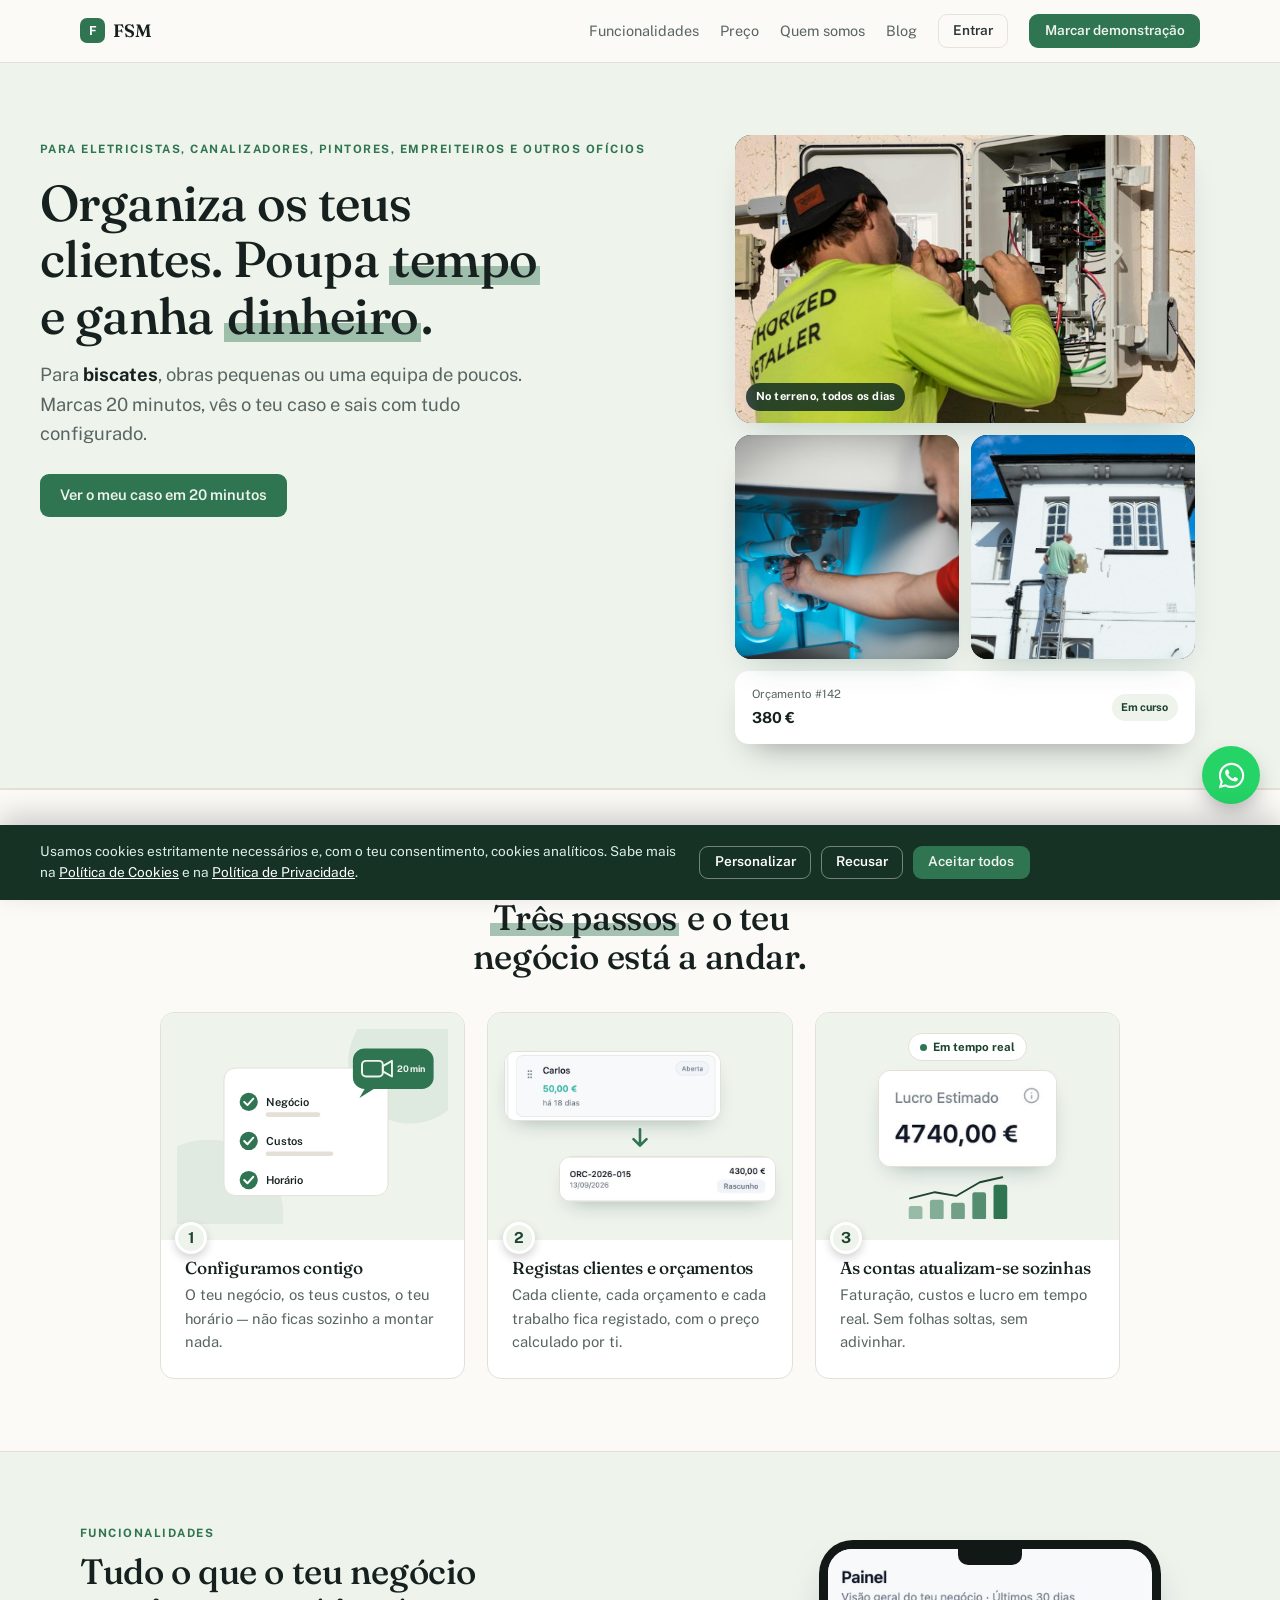
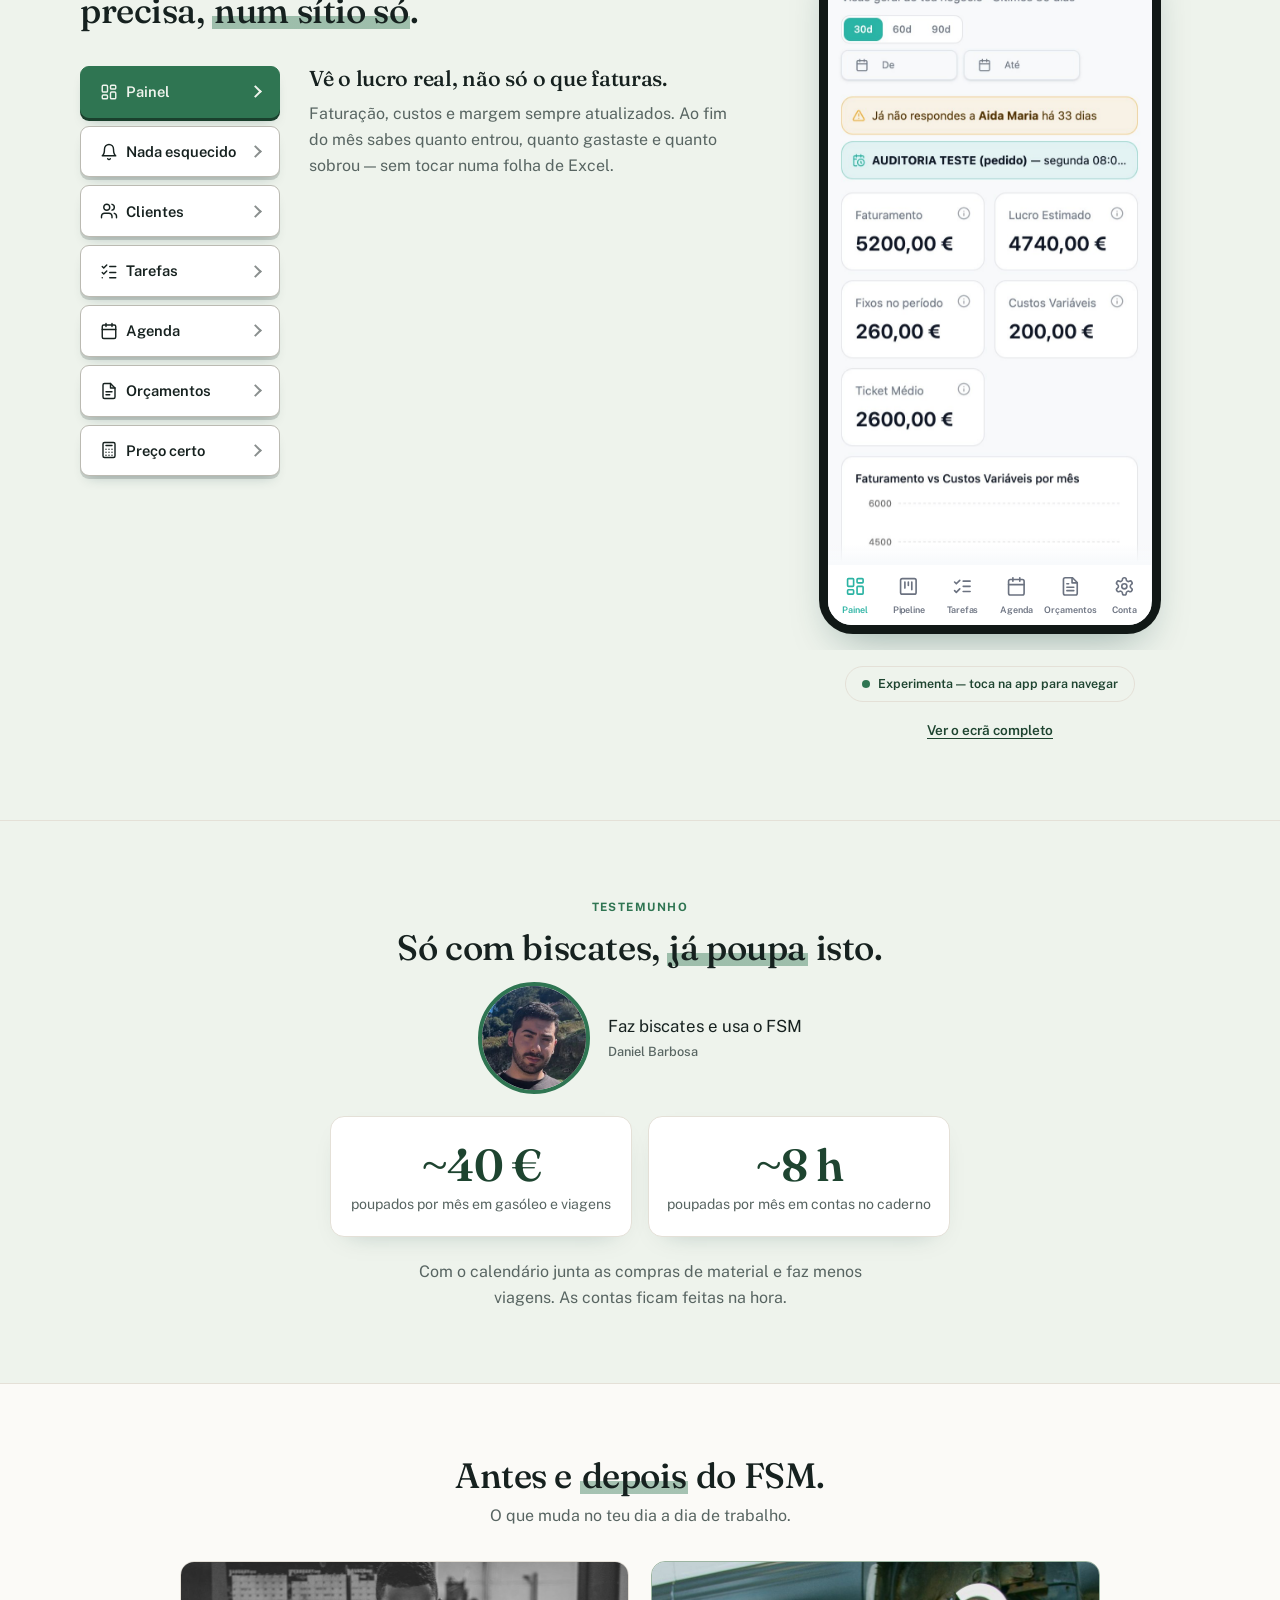
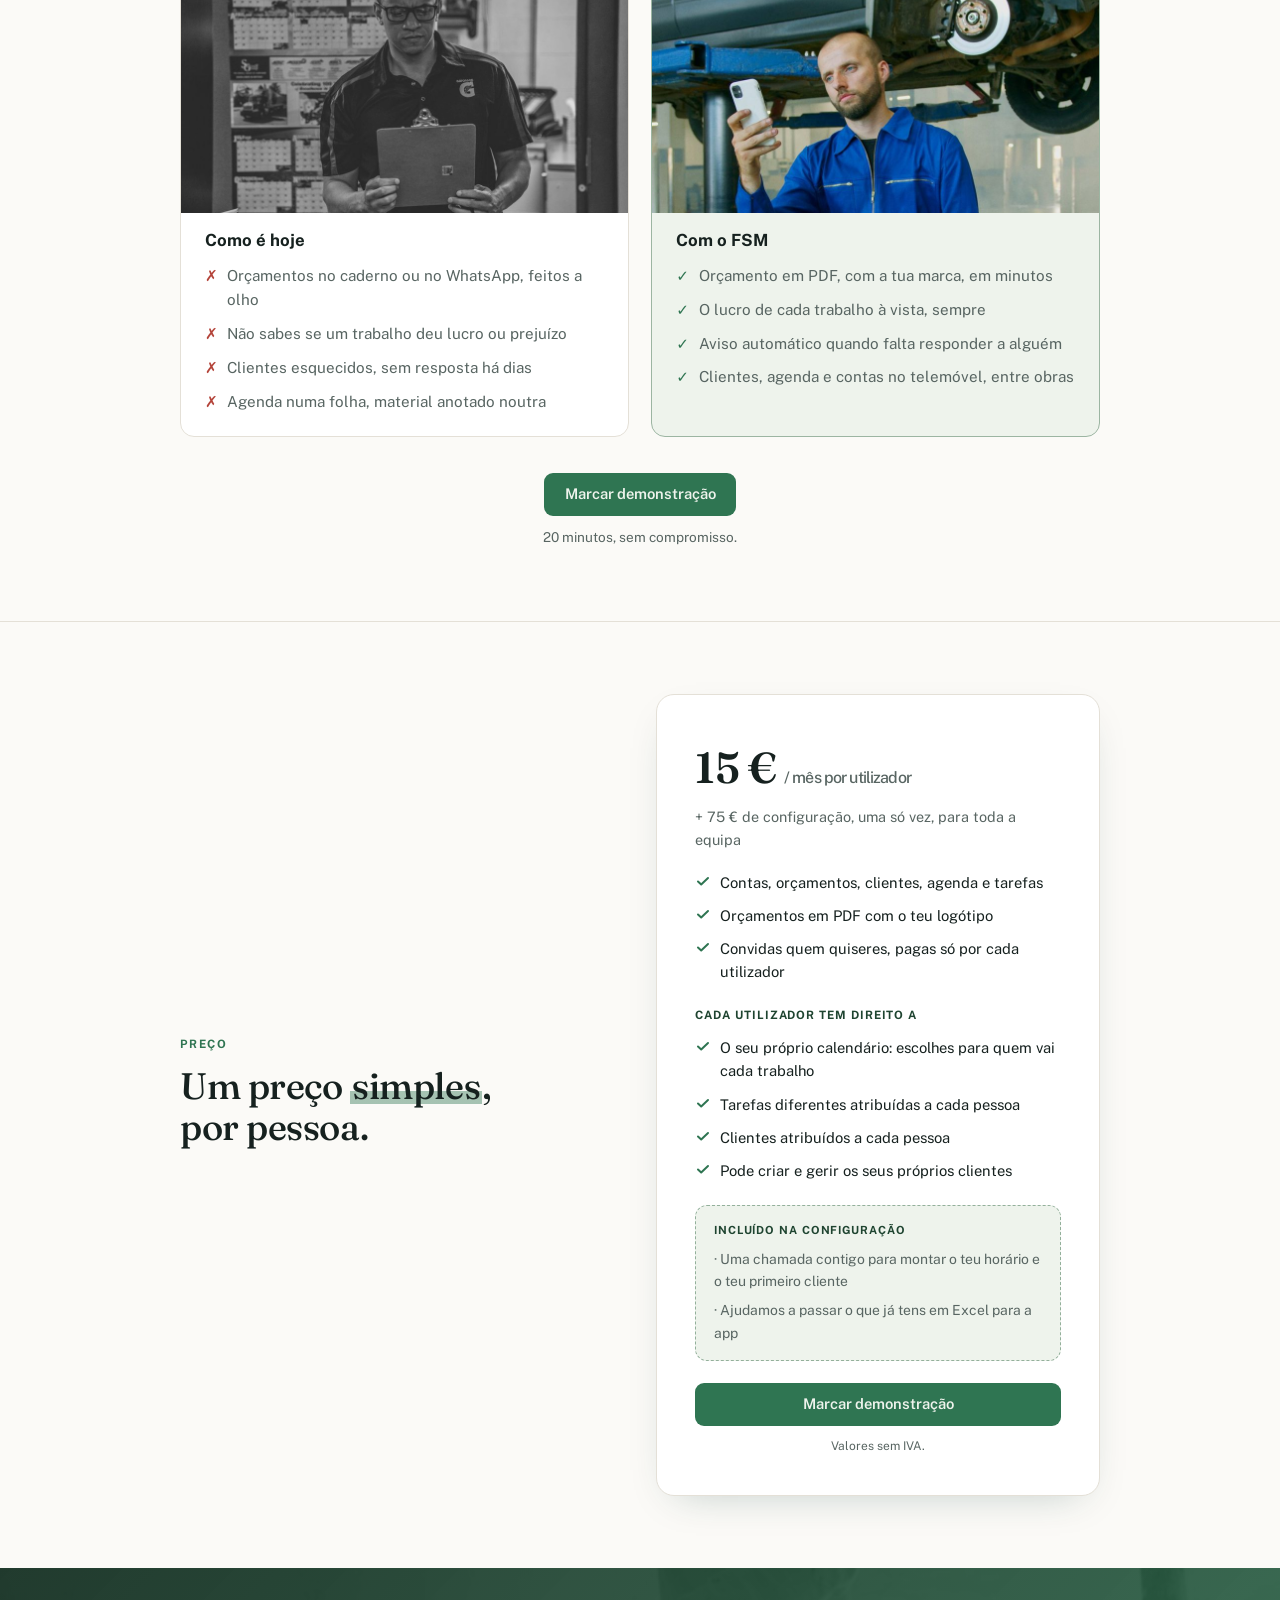
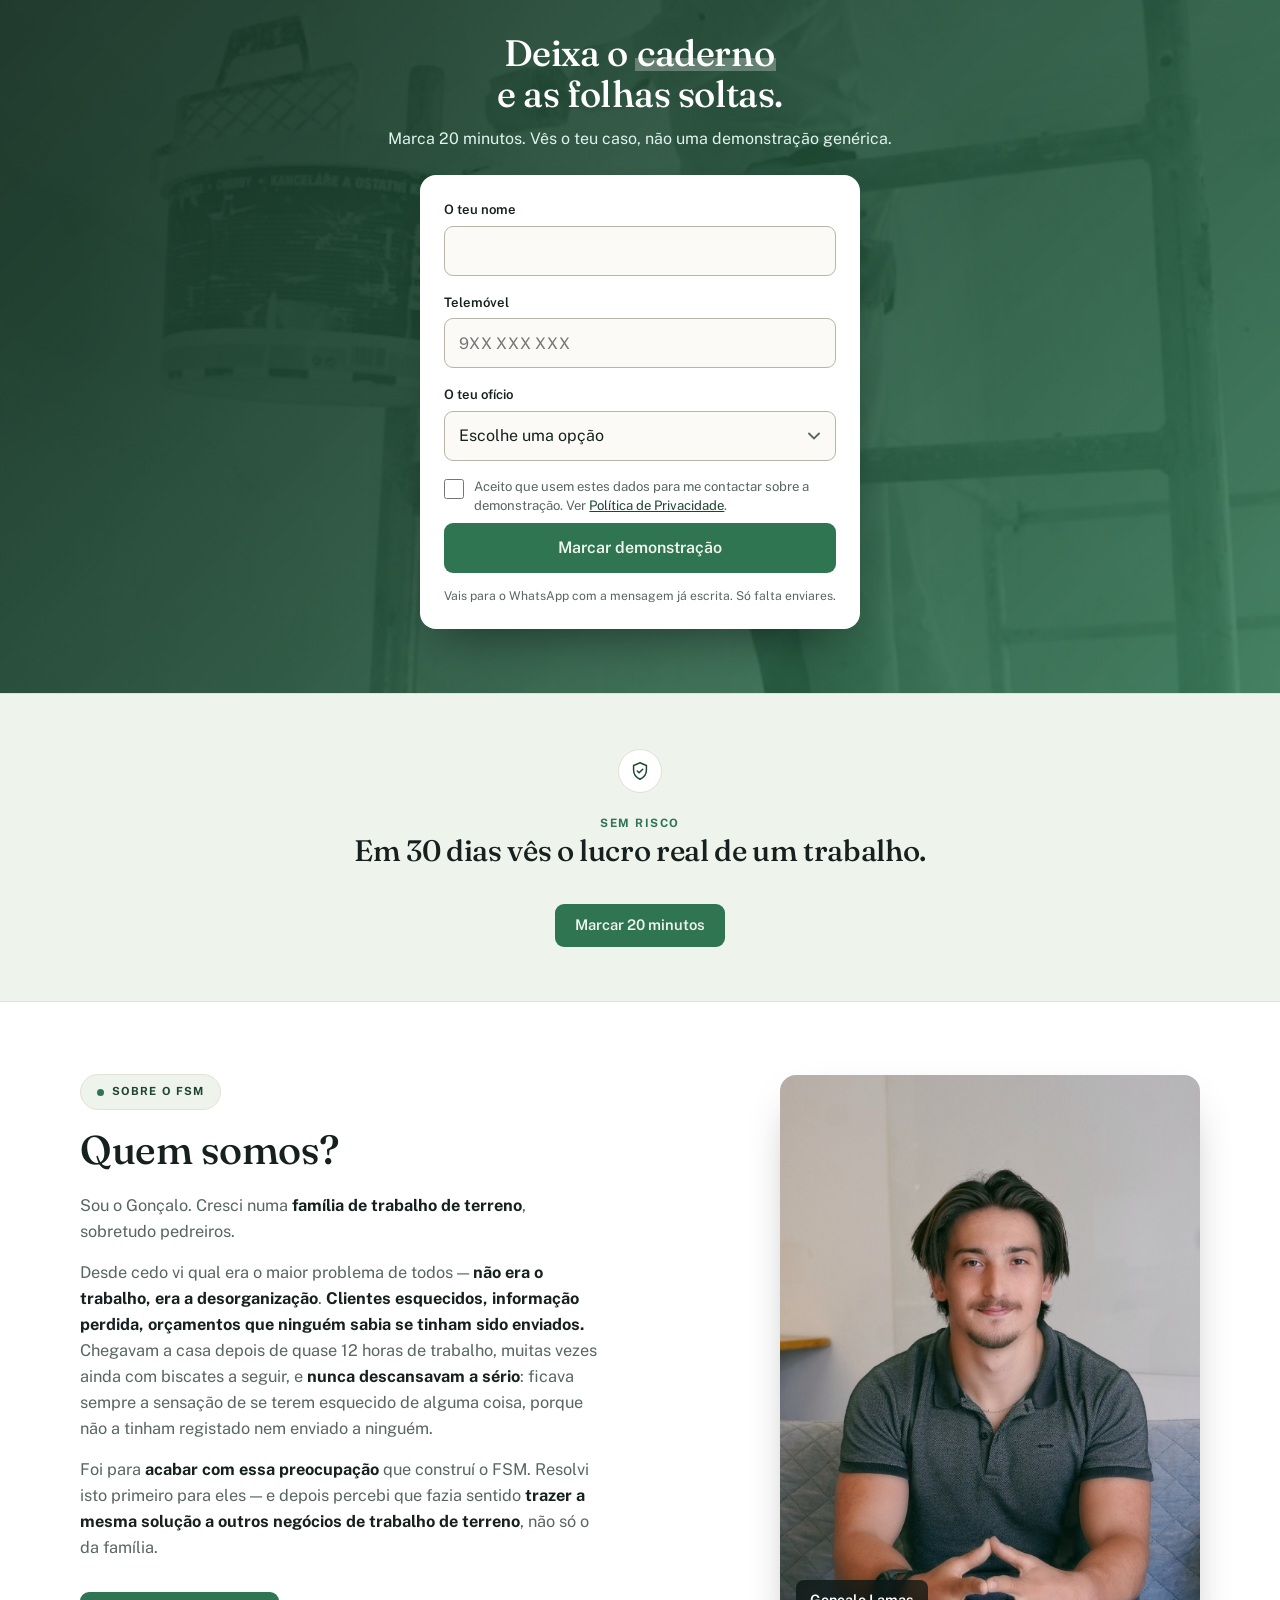
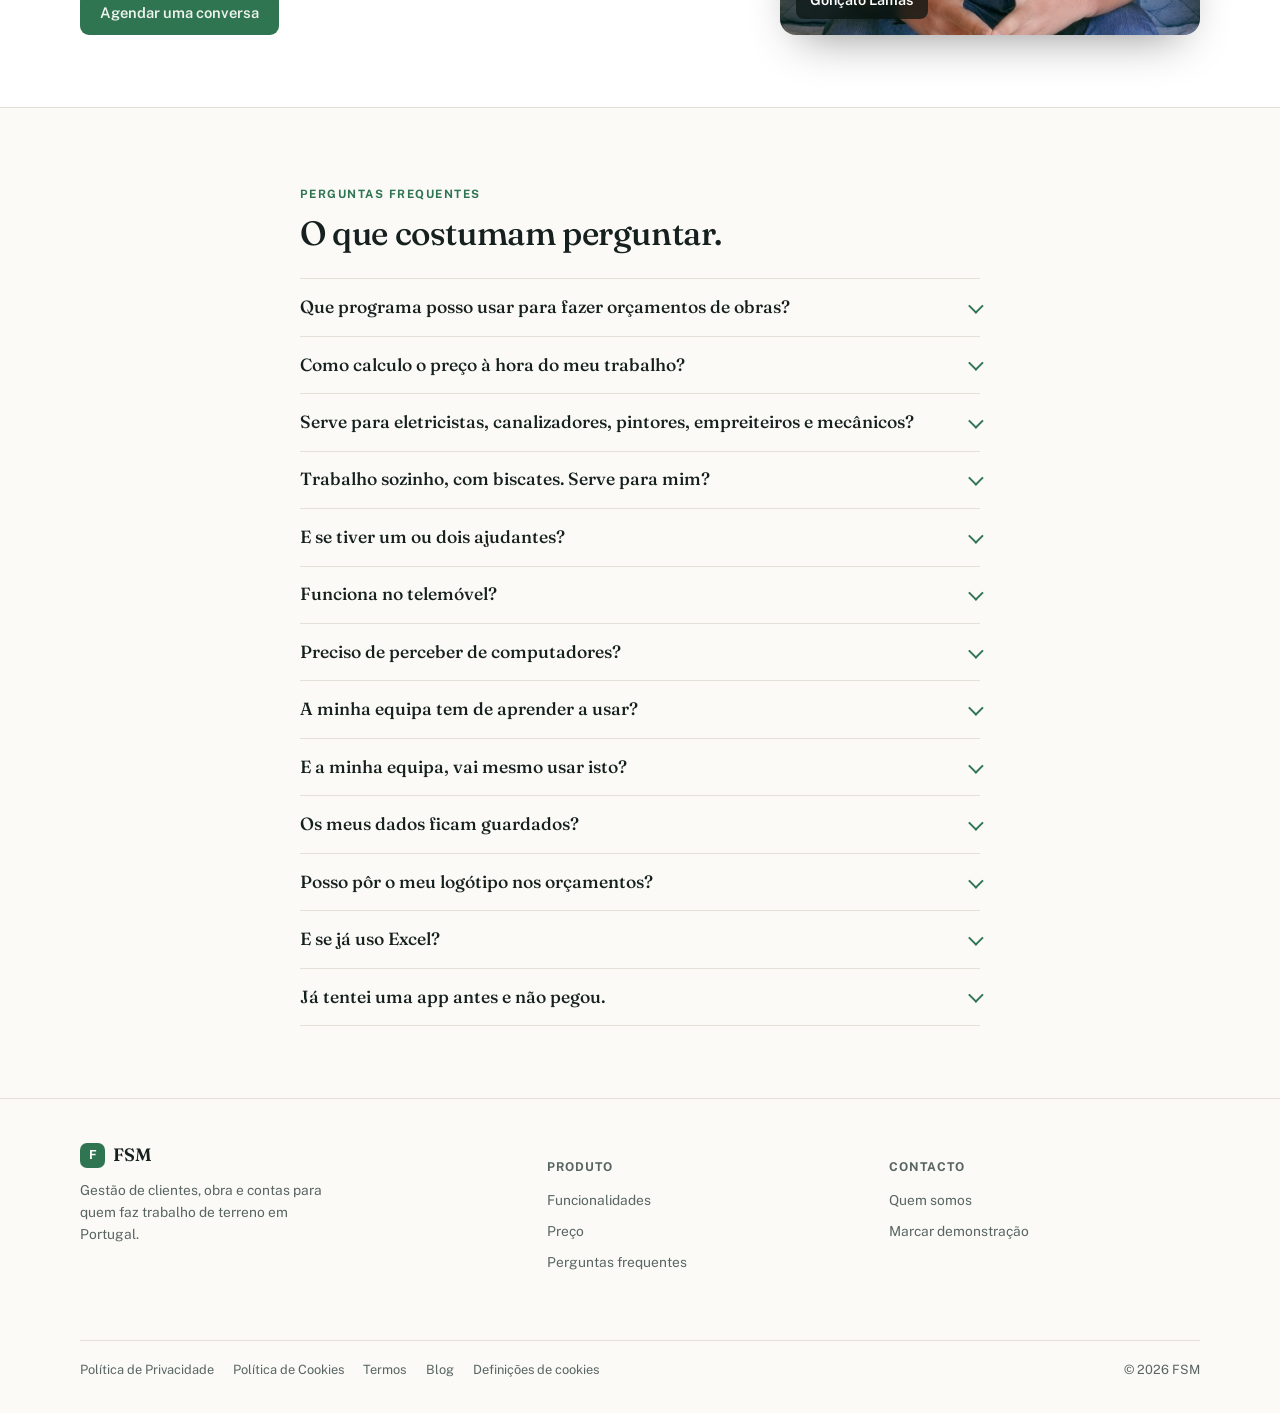
==== index.html @ d77ace36 "Termos: garantia devolve só a mensalidade (15 €), configuração não reembolsável Co-Authored-By: Clau" ====
<!doctype html>
<html lang="pt-PT">
<head>
<meta charset="utf-8">
<meta name="viewport" content="width=device-width,initial-scale=1,viewport-fit=cover">
<title>FSM — Software de gestão e orçamentos para eletricistas, canalizadores e empreiteiros</title>
<meta name="description" content="FSM é o programa de gestão de clientes, calendário e orçamentos para eletricistas, canalizadores, pintores, empreiteiros e mecânicos. Vê o lucro real de cada trabalho.">
<meta name="theme-color" content="#2F7552">
<meta name="google-site-verification" content="6vtppILxFw7-F6gWwFHlgMCSxCvAEJUDkCNxnvgwPuQ">
<link rel="canonical" href="https://fsmportugal.pt/">
<meta name="robots" content="index,follow,max-image-preview:large">
<meta property="og:image" content="https://fsmportugal.pt/og.jpg">
<meta property="og:image:width" content="700">
<meta property="og:image:height" content="394">
<meta property="og:image:alt" content="Profissional a trabalhar num quadro elétrico — FSM">
<meta name="twitter:image" content="https://fsmportugal.pt/og.jpg">

<link rel="icon" href="/favicon.svg" type="image/svg+xml">
<meta property="og:type" content="website">
<meta property="og:locale" content="pt_PT">
<meta property="og:site_name" content="FSM">
<meta property="og:title" content="FSM — Software de gestão e orçamentos para eletricistas, canalizadores e empreiteiros">
<meta property="og:description" content="FSM é o programa de gestão de clientes, calendário e orçamentos para eletricistas, canalizadores, pintores, empreiteiros e mecânicos. Vê o lucro real de cada trabalho.">
<meta property="og:url" content="https://fsmportugal.pt/">
<meta name="twitter:card" content="summary_large_image">
<meta name="twitter:title" content="FSM — Software de gestão e orçamentos para eletricistas, canalizadores e empreiteiros">
<meta name="twitter:description" content="FSM é o programa de gestão de clientes, calendário e orçamentos para eletricistas, canalizadores, pintores, empreiteiros e mecânicos. Vê o lucro real de cada trabalho.">
<style>[hidden]{display:none!important}</style>
<script type="application/ld+json">{"@context": "https://schema.org", "@type": "SoftwareApplication", "name": "FSM", "url": "https://fsmportugal.pt/", "applicationCategory": "BusinessApplication", "operatingSystem": "Web, iOS, Android", "inLanguage": "pt-PT", "description": "FSM é o programa de gestão de clientes, calendário e orçamentos para eletricistas, canalizadores, pintores, empreiteiros e mecânicos. Vê o lucro real de cada trabalho.", "audience": {"@type": "Audience", "audienceType": "Eletricistas, canalizadores, pintores, empreiteiros e outros profissionais de obras e serviços"}, "offers": {"@type": "Offer", "price": "15", "priceCurrency": "EUR", "description": "15 € + IVA por utilizador por mês. Configuração inicial: 75 € + IVA.", "url": "https://fsmportugal.pt/#preco"}, "areaServed": {"@type": "Country", "name": "Portugal"}, "availableLanguage": "pt-PT"}</script>
<script type="application/ld+json">{"@context": "https://schema.org", "@type": "FAQPage", "mainEntity": [{"@type": "Question", "name": "Que programa posso usar para fazer orçamentos de obras?", "acceptedAnswer": {"@type": "Answer", "text": "O FSM cria o orçamento a partir dos custos reais do trabalho: materiais, horas e outras despesas. Sai em PDF com o teu logótipo e contactos, e podes enviá-lo ao cliente por link."}}, {"@type": "Question", "name": "Como calculo o preço à hora do meu trabalho?", "acceptedAnswer": {"@type": "Answer", "text": "Indicas os custos fixos do mês e quanto queres ganhar, e o FSM sugere o valor da hora com base no teu horário de trabalho. Podes ajustá-lo em cada orçamento."}}, {"@type": "Question", "name": "Serve para eletricistas, canalizadores, pintores, empreiteiros e mecânicos?", "acceptedAnswer": {"@type": "Answer", "text": "Sim. É feito para quem trabalha por conta própria ou em pequenas equipas, em obras e serviços: eletricistas, canalizadores, pintores, empreiteiros e remodelações, mecânicos, jardineiros, serralheiros e outros ofícios."}}, {"@type": "Question", "name": "Trabalho sozinho, com biscates. Serve para mim?", "acceptedAnswer": {"@type": "Answer", "text": "Sim. É feito para quem trabalha por conta própria, com biscates ou obras pequenas. Pagas 15€/mês (+ IVA) por utilizador, por isso sozinho é só um utilizador."}}, {"@type": "Question", "name": "E se tiver um ou dois ajudantes?", "acceptedAnswer": {"@type": "Answer", "text": "Cada pessoa tem o seu acesso e só vê o calendário e as tarefas dela, não o negócio todo. Cada utilizador paga 15€/mês (+ IVA)."}}, {"@type": "Question", "name": "Funciona no telemóvel?", "acceptedAnswer": {"@type": "Answer", "text": "Sim. Funciona no telemóvel e no computador, e podes instalá-lo no ecrã principal como uma app. Recebes avisos dos teus trabalhos e orçamentos."}}, {"@type": "Question", "name": "Preciso de perceber de computadores?", "acceptedAnswer": {"@type": "Answer", "text": "Não. Se usas o telemóvel, usas isto. É esse o ponto."}}, {"@type": "Question", "name": "A minha equipa tem de aprender a usar?", "acceptedAnswer": {"@type": "Answer", "text": "Cada pessoa só vê o que precisa para o trabalho dela. Não há formação."}}, {"@type": "Question", "name": "E a minha equipa, vai mesmo usar isto?", "acceptedAnswer": {"@type": "Answer", "text": "Cada pessoa só vê o calendário e as tarefas dela — não o negócio todo. Não é uma ferramenta de gestão que lhes é imposta, é só o trabalho do dia."}}, {"@type": "Question", "name": "Os meus dados ficam guardados?", "acceptedAnswer": {"@type": "Answer", "text": "Sim. Guardados, seguros e só teus. Podes exportar quando quiseres."}}, {"@type": "Question", "name": "Posso pôr o meu logótipo nos orçamentos?", "acceptedAnswer": {"@type": "Answer", "text": "Sim. O orçamento que o cliente recebe leva o teu nome, logótipo e contactos."}}, {"@type": "Question", "name": "E se já uso Excel?", "acceptedAnswer": {"@type": "Answer", "text": "Passamos o que já tens para a app no arranque. Não começas do zero."}}, {"@type": "Question", "name": "Já tentei uma app antes e não pegou.", "acceptedAnswer": {"@type": "Answer", "text": "Normalmente falha porque pede uma sessão de \"organização\" à parte, e isso nunca acontece. Aqui o registo é feito no momento — antes de guardares as ferramentas, escreves o que fizeste. Sem sessão extra nenhuma."}}]}</script>
<link rel="alternate" hreflang="pt-PT" href="https://fsmportugal.pt/">
<link rel="alternate" hreflang="x-default" href="https://fsmportugal.pt/">
<script type="application/ld+json">{"@context": "https://schema.org", "@type": "Organization", "name": "FSM", "url": "https://fsmportugal.pt/", "description": "Software de gestão de clientes, calendário e orçamentos para eletricistas, canalizadores, pintores, empreiteiros e outros profissionais de obras e serviços em Portugal.", "areaServed": {"@type": "Country", "name": "Portugal"}, "knowsLanguage": "pt-PT"}</script>
</head>
<body>
<link rel="preconnect" href="https://fonts.googleapis.com">
<link rel="preconnect" href="https://fonts.gstatic.com" crossorigin>
<link rel="stylesheet" href="https://fonts.googleapis.com/css2?family=Fraunces:opsz,wght@9..144,400;9..144,500;9..144,600&family=Public+Sans:wght@400;500;600;700&display=swap">
<style>
  :root{
    --ground:#FBFAF7; --surface:#FFFFFF; --tint:#EEF3EC; --tint-2:#F4F2EC;
    --ink:#16211F; --ink-soft:#586562; --line:#E4E0D7;
    --accent:#2F7552; --accent-fill:#2F7552; --accent-ink:#1E4430; --accent-deep:#163224;
    --bad:#B4443A;
    color-scheme:light;
    --serif:"Fraunces", ui-serif, Georgia, serif;
    --sans:"Public Sans", ui-sans-serif, system-ui, -apple-system, "Segoe UI", sans-serif;
    --pad: clamp(1.25rem, 5vw, 2.5rem);
    --col: 760px;
  }
  :root[data-theme="dark"]{
    --ground:#0E1413; --surface:#151E1C; --tint:#12312D; --tint-2:#1B2624;
    --ink:#ECEFEC; --ink-soft:#9AA8A4; --line:#26302E;
    --accent:#6FCB93; --accent-fill:#57B075; --accent-ink:#BEE6CB; --accent-deep:#0F2419;
    --bad:#E0776C;
  }

  *{box-sizing:border-box;}
  html{-webkit-text-size-adjust:100%; scroll-behavior:smooth;}
  body{margin:0; background:var(--ground); color:var(--ink); font-family:var(--sans); font-size:1rem; line-height:1.6; -webkit-font-smoothing:antialiased; font-synthesis:none;}
  h1,h2,h3{font-family:var(--serif); font-weight:500; line-height:1.12; text-wrap:balance; margin:0; letter-spacing:-.012em;}
  p{margin:0;}
  a{color:inherit;}
  svg{display:block;}
  button{font:inherit; color:inherit;}

  .wrap{max-width:var(--col); margin-inline:auto; padding-inline:var(--pad);}
  .wrap-wide{max-width:1200px; margin-inline:auto; padding-inline:var(--pad);}
  .eyebrow{font-weight:700; font-size:.72rem; letter-spacing:.13em; text-transform:uppercase; color:var(--accent);}

  header.nav{position:sticky; top:0; z-index:20; background:color-mix(in srgb, var(--ground) 90%, transparent); backdrop-filter:blur(8px); border-bottom:1px solid var(--line);}
  .nav .wrap-wide{display:flex; align-items:center; gap:1.4rem; height:62px;}
  .brand{display:flex; align-items:center; gap:.5rem; font-family:var(--serif); font-weight:600; font-size:1.12rem;}
  .brand .mark{width:25px; height:25px; border-radius:7px; background:var(--accent-fill); color:#fff; display:grid; place-items:center; font-size:.78rem; font-weight:700; font-family:var(--sans); flex:none;}
  .nav nav{margin-left:auto; display:flex; align-items:center; gap:1.3rem;}
  .nav nav a.lnk{font-size:.9rem; color:var(--ink-soft); text-decoration:none;}
  .nav nav a.lnk:hover{color:var(--ink);}
  @media (max-width:700px){ .nav nav a.lnk{display:none;} }
  .nav .btn{white-space:nowrap;}
  @media (max-width:480px){ .nav .wrap-wide{gap:.7rem;} .nav nav{gap:.5rem;} .nav .btn-sm{padding:.5rem .7rem; font-size:.8rem;} }

  .btn{display:inline-flex; align-items:center; gap:.5rem; justify-content:center; font-family:var(--sans); font-weight:600; font-size:.92rem; line-height:1; padding:.82rem 1.2rem; border-radius:9px; text-decoration:none; cursor:pointer; border:1px solid transparent; transition:transform .12s ease, background .12s ease, border-color .12s ease;}
  .btn-primary{background:var(--accent-fill); color:var(--tint);}
  .btn-primary:hover{transform:translateY(-1px);}
  .btn-ghost{background:transparent; color:inherit; border-color:currentColor; opacity:.9;}
  .btn-ghost:hover{opacity:1;}
  .btn-sm{padding:.55rem .9rem; font-size:.85rem;}
  :focus-visible{outline:2px solid var(--accent); outline-offset:3px; border-radius:4px;}

  /* hero */
  .hero{background:var(--tint); border-bottom:1px solid var(--line); padding:clamp(3rem,8vw,4.5rem) 0 clamp(2rem,5vw,2.75rem);}
  .hero .wrap-wide{max-width:1280px;}
  .hero-inner{display:grid; gap:2.6rem; align-items:center;}
  @media (min-width:960px){ .hero-inner{grid-template-columns:1.05fr .95fr; align-items:start;} }
  .hero h1{font-size:clamp(2.1rem,5.6vw,3.15rem); margin:.9rem 0 1rem; max-width:20ch;}
  h1 .hl, h2 .hl{background:linear-gradient(transparent 62%, color-mix(in srgb, var(--accent) 42%, transparent) 62% 92%, transparent 92%); padding:0 .06em; -webkit-box-decoration-break:clone; box-decoration-break:clone;}
  .final .hl{background:linear-gradient(transparent 62%, rgba(255,255,255,.28) 62% 92%, transparent 92%);}
  .hero p.lede{font-size:clamp(1.02rem,1.7vw,1.15rem); color:var(--ink-soft); max-width:46ch;}
  .hero .lede strong{color:var(--ink); font-weight:700;}
  .hero .actions{display:flex; flex-wrap:wrap; gap:.75rem; margin-top:1.6rem;}
  .hero .fine{margin-top:.9rem; font-size:.82rem; color:var(--ink-soft);}

  /* colagem de fotos do hero */
  .hero-visual{display:grid; grid-template-columns:1fr 1fr; gap:.75rem; width:100%; max-width:460px; margin-inline:auto;}
  @media (min-width:960px){ .hero-visual{margin-inline:0 0 0 auto; max-width:min(460px,max(280px,calc((100svh - 15.5rem)/1.125)));} }
  .hv-photo{position:relative; border-radius:16px; overflow:hidden; box-shadow:0 16px 34px -18px rgba(11,59,55,.28); background:#04211E;}
  .hv-photo img{width:100%; height:100%; object-fit:cover; display:block;}
  .hv-main{grid-column:1/3; aspect-ratio:16/10;}
  .hv-tag{position:absolute; left:.7rem; bottom:.7rem; background:rgba(4,33,30,.78); color:#fff; font-size:.7rem; font-weight:700; letter-spacing:.02em; padding:.32rem .6rem; border-radius:999px; backdrop-filter:blur(3px);}
  .hv-a, .hv-b{aspect-ratio:1/1;}
  .hv-card{grid-column:1/3; background:#fff; color:#16211F; border-radius:14px; padding:.9rem 1.05rem; box-shadow:0 16px 34px -18px rgba(0,0,0,.45); display:flex; align-items:center; justify-content:space-between; gap:.75rem;}
  .hv-card .hv-info{display:flex; flex-direction:column; gap:.15rem;}
  .hv-card .hv-lbl{font-size:.72rem; color:#586562;}
  .hv-card .hv-val{font-size:.95rem; font-weight:700;}
  .hv-card .pill{font-size:.68rem; font-weight:700; padding:.28rem .6rem; border-radius:999px; background:#EEF3EC; color:#1E4430; white-space:nowrap;}

  /* screenshot — cantos arredondados, sombra suave */
  .shot{
    width:100%; aspect-ratio:16/9; background:var(--tint-2);
    border:1px solid var(--line); border-radius:16px; overflow:hidden;
    box-shadow:0 20px 44px -24px rgba(11,59,55,.35);
    display:flex; align-items:center; justify-content:center;
    color:var(--ink-soft); font-size:.78rem; letter-spacing:.06em; text-transform:uppercase; text-align:center; padding:1rem;
    background-image:repeating-linear-gradient(45deg, transparent 0 14px, color-mix(in srgb, var(--ink-soft) 6%, transparent) 14px 15px);
  }
  .shot img{width:100%; height:100%; object-fit:cover; object-position:top;}
  /* quando o print é mais alto que largo (ex.: documento de orçamento), a caixa deixa de forçar 16:9
     e a imagem aparece inteira, sem cortar. */
  .shot.has-img{aspect-ratio:auto; background:var(--tint-2); padding:1.4rem; min-height:200px;}
  .shot.has-img img{width:auto; height:auto; max-width:100%; max-height:600px; display:block;}

  /* mockup de portatil com foto real (nao desenhado), com o screenshot encaixado no ecra */
  .laptop-mock{position:relative; width:min(100%, 780px); margin-inline:auto; aspect-ratio:800/476;}
  .laptop-mock .laptop-photo{position:absolute; inset:0; width:100%; height:100%; object-fit:contain; display:block; pointer-events:none;}
  .laptop-mock .screen-overlay{position:absolute; left:11.625%; top:6.303%; width:76.75%; height:80.46%; overflow:hidden; background:#f8fafb;}
  .laptop-mock .screen-overlay img{width:100%; height:100%; object-fit:contain; object-position:top; display:block;}

  /* arrastar/scroll dentro do ecrã do mockup, como se a app estivesse a mexer */
  .pan-wrap{cursor:grab; touch-action:pan-y;}
  .pan-wrap.dragging{cursor:grabbing;}
  .pan-wrap img.pan-img{position:absolute; top:0; left:0; width:100%; height:auto; max-width:none; max-height:none; object-fit:unset; display:block; -webkit-user-drag:none; user-select:none; will-change:transform;}
  .laptop-mock .screen-overlay.pan-wrap img.pan-img{left:50%; width:116%; transform:translate(-50%,0);}

  /* zonas tocáveis invisíveis (ex: barra de navegação) e feedback de toque */
  .nav-hotspot{position:absolute; left:0; top:0; background:transparent; border:0; padding:0; margin:0; cursor:pointer; -webkit-tap-highlight-color:transparent; z-index:2;}
  .tap-ripple{position:absolute; border-radius:50%; background:rgba(61,139,95,.32); transform:translate(-50%,-50%) scale(0); opacity:1; pointer-events:none; animation:tapRipple .55s ease-out forwards; z-index:3;}

  /* barra de navegação do telemóvel fixa por cima do conteúdo que desliza */
  .phone-navbar{position:absolute; left:0; bottom:0; width:100%; aspect-ratio:780/148; z-index:5; overflow:hidden;}
  .phone-navbar img{width:100%; height:100%; display:block; pointer-events:none; -webkit-user-drag:none; user-select:none;}
  /* telemóvel da LP: fundo igual ao da app, sem cortar as laterais, e barra de navegação desenhada em HTML */
  .phone-screen.pan-wrap{background:#f8fafc;}
  .phone-navbar{container-type:inline-size; background:#fff; border-top:1px solid #e5e7eb; display:grid; grid-template-columns:repeat(6,1fr); align-items:center;}
  .phone-navbar .nv{text-transform:none; display:flex; flex-direction:column; align-items:center; gap:2.4cqw; color:#6b7280; font-size:2.8cqw; font-weight:600; line-height:1; white-space:nowrap; letter-spacing:-.01em; font-family:var(--sans); pointer-events:none;}
  .phone-navbar .nv svg{width:6.4cqw; height:6.4cqw; stroke:currentColor; fill:none; stroke-width:1.9; stroke-linecap:round; stroke-linejoin:round;}
  .phone-navbar .nv.on{color:#2bb3a3;}

  .phone-navbar .nav-hotspot{height:100%;}
  /* ver o ecrã completo */
  .ver-ecra{all:unset; box-sizing:border-box; cursor:pointer; display:block; width:max-content; max-width:100%; text-align:center; margin:.7rem auto 0; white-space:nowrap; font-size:.85rem; font-weight:600; color:var(--accent-ink); text-decoration:underline; text-underline-offset:3px; padding:.4rem .6rem;}
  .ver-ecra[hidden]{display:none;}
  .ver-ecra:focus-visible{outline:2px solid var(--accent); outline-offset:2px; border-radius:6px;}
  .ecra-modal{position:fixed; inset:0; z-index:60; background:rgba(12,28,22,.72); display:flex; align-items:center; justify-content:center; padding:1rem;}
  .ecra-modal[hidden]{display:none;}
  .ecra-box{position:relative; width:min(92vw,400px); height:min(88vh,780px); background:#f8fafc; border-radius:24px; overflow:hidden; border:6px solid #111816;}
  .ecra-scroll{height:100%; overflow-y:auto; -webkit-overflow-scrolling:touch; overscroll-behavior:contain;}
  .ecra-scroll img{display:block; width:100%; height:auto;}
  .ecra-x{all:unset; box-sizing:border-box; cursor:pointer; position:absolute; top:.6rem; right:.6rem; width:38px; height:38px; border-radius:50%; background:#111816; color:#fff; display:grid; place-items:center; font-size:1.4rem; line-height:1; z-index:2;}
  .ecra-x:focus-visible{outline:2px solid #fff; outline-offset:2px;}
  html.ecra-aberto{overflow:hidden;}
  .img-fade{position:absolute; left:0; right:0; z-index:3; pointer-events:none; display:none; background:linear-gradient(to bottom, rgba(248,250,252,0), #f8fafc);}
  /* captura que já traz a barra de baixo: a barra desenhada fica invisível e só serve de zona de toque */
  .nav-baked .phone-navbar{background:transparent; border-top:0;}
  .nav-baked .phone-navbar::before{display:none;}
  .nav-baked .phone-navbar .nv{opacity:0;}
  /* fim do ecrã do telemóvel: o conteúdo desvanece-se em vez de parecer cortado */
  .phone-navbar{overflow:visible;}
  .phone-navbar::before{content:""; position:absolute; left:0; right:0; bottom:100%; height:22px; background:linear-gradient(to bottom, rgba(248,250,252,0), #f8fafc 90%); pointer-events:none;}
  @keyframes tapRipple{to{transform:translate(-50%,-50%) scale(1); opacity:0;}}


  .shot.is-mobile{aspect-ratio:auto; background:transparent; border:none; box-shadow:none; padding:1rem 0; min-height:0;}
  .phone-frame{width:min(380px,90%,max(200px,calc((100svh - 10.5rem)*.4663))); margin-inline:auto; aspect-ratio:9/18.3; background:#111816; border-radius:34px; padding:9px; box-shadow:0 20px 44px -18px rgba(11,59,55,.4); position:relative;}
  @media (max-width:480px){ .phone-frame{width:min(320px,92%,max(200px,calc((100svh - 10.5rem)*.4663)));} }
  .phone-frame::before{content:""; position:absolute; top:9px; left:50%; transform:translateX(-50%); width:64px; height:16px; background:#111816; border-radius:0 0 10px 10px; z-index:2;}
  .phone-screen{position:relative; width:100%; height:100%; border-radius:24px; overflow:hidden; background:var(--tint-2); display:flex; align-items:center; justify-content:center;}
  .phone-screen img{width:100%; height:100%; object-fit:cover; display:block;}
  .phone-screen.placeholder{color:var(--ink-soft); font-size:.68rem; letter-spacing:.03em; text-align:center; padding:1.2rem; line-height:1.5; background-image:repeating-linear-gradient(45deg, transparent 0 10px, color-mix(in srgb, var(--ink-soft) 10%, transparent) 10px 11px);}

  .tap-hint{display:flex; align-items:center; justify-content:center; gap:.45rem; width:max-content; max-width:90%; margin:1rem auto 0; font-size:.78rem; font-weight:600; color:var(--accent-ink); background:var(--tint); border:1px solid var(--line); border-radius:999px; padding:.45rem 1rem; text-align:center;}
  .tap-hint[hidden]{display:none;}
  .tap-hint .dot{width:8px; height:8px; flex:none; border-radius:50%; background:var(--accent); animation:tapHintPulse 1.6s ease-in-out infinite;}
  @keyframes tapHintPulse{0%,100%{transform:scale(1); opacity:1;} 50%{transform:scale(1.7); opacity:.45;}}

  /* como funciona */
  .como{padding:clamp(3rem,7vw,4.5rem) 0; border-top:1px solid var(--line); text-align:center;}
  .como .wrap-wide{max-width:1040px;}
  .como h2{font-size:clamp(1.6rem,3.4vw,2.2rem); margin:.6rem auto 0; max-width:20ch;}
  .como ol{list-style:none; margin:2.2rem 0 0; padding:0; display:grid; gap:1rem; text-align:left;}
  @media (min-width:800px){ .como ol{grid-template-columns:repeat(3,1fr); gap:1.4rem;} }
  .como li{background:var(--surface); border:1px solid var(--line); border-radius:14px; padding:1.5rem; overflow:hidden;}
  .como .n{display:grid; place-items:center; width:2rem; height:2rem; border-radius:50%; background:var(--tint); color:var(--accent-ink); font-weight:700; font-size:.95rem; margin-bottom:.9rem;}
  .como-photo{position:relative; aspect-ratio:4/3; margin:-1.5rem -1.5rem 1.1rem -1.5rem; background:var(--tint);}
  .como-art{position:absolute; inset:0; overflow:hidden; display:flex; align-items:center; justify-content:center; padding:1rem;}
  .como-art > svg{width:100%; height:100%; display:block;}
  .art-card{background:var(--surface); border:1px solid var(--line); border-radius:12px; overflow:hidden; box-shadow:0 10px 22px -12px rgba(11,59,55,.4);}
  .art-card img{display:block; width:100%; height:auto;}
  .art-flow{width:100%; display:flex; flex-direction:column; gap:.3rem;}
  .art-flow .a1{width:80%; align-self:flex-start;}
  .art-flow .a2{width:80%; align-self:flex-end;}
  .art-flow .arrow{align-self:center; width:26px; height:26px; color:var(--accent);}
  .art-kpi{width:100%; display:flex; flex-direction:column; align-items:center; gap:.55rem;}
  .art-kpi .art-card{width:66%;}
  .art-kpi .bars{width:46%; height:auto;}
  .art-pill{display:inline-flex; align-items:center; gap:.4rem; font-size:.72rem; font-weight:700; color:var(--accent-ink); background:var(--surface); border:1px solid var(--line); border-radius:999px; padding:.25rem .65rem;}
  .art-pill .dot{width:7px; height:7px; border-radius:50%; background:var(--accent); animation:tapHintPulse 1.6s ease-in-out infinite;}
  .como-photo .n{position:absolute; z-index:5; left:.9rem; bottom:-.9rem; margin:0; border:3px solid var(--surface); box-shadow:0 4px 10px rgba(0,0,0,.18);}
  .como h3{font-size:1.08rem; margin-bottom:.4rem;}
  .como p{color:var(--ink-soft); font-size:.92rem;}

  /* funcionalidade em destaque — abas + 1 print grande */
  .destaque{padding:clamp(3rem,7vw,4.5rem) 0; border-top:1px solid var(--line); background:var(--tint);}
  .destaque .wrap-wide{max-width:1200px;}
  .destaque .eyebrow{display:block; text-align:center;}
  .destaque h2.head{text-align:center; font-size:clamp(1.6rem,3.4vw,2.2rem); margin:.6rem auto 2.2rem; max-width:22ch;}
  .destaque-grid{display:grid; gap:2rem;}
  .dgrid{display:grid; gap:1.6rem; margin-top:1.6rem;}
  @media (min-width:641px){ .dgrid{grid-template-columns:200px 1fr; gap:1.8rem; align-items:start;} }
  .tabs{display:flex; flex-direction:column; gap:.5rem;}
  .tabs button{all:unset; box-sizing:border-box; cursor:pointer; width:100%; padding:.82rem 1.2rem; font-family:var(--sans); font-size:.92rem; font-weight:600; color:var(--ink); background:var(--surface); border:1px solid var(--line); border-radius:9px; transition:transform .12s ease, background .12s ease, border-color .12s ease;}
  .tabs button:hover{transform:translateY(-1px); border-color:var(--accent);}
  @media (max-width:640px){
    .tabs{position:relative; flex-direction:row; overflow-x:auto; gap:.5rem; margin-inline:calc(var(--pad) * -1); padding:.2rem var(--pad) .5rem; scroll-snap-type:x proximity; scrollbar-width:none;}
    .tabs::-webkit-scrollbar{display:none;}
    .tabs button{width:auto; flex:none; white-space:nowrap; padding:.62rem 1.05rem; scroll-snap-align:start;}
  }
  .tabs button[aria-selected="true"]{background:var(--accent-fill); color:var(--tint); border-color:var(--accent-fill);}
  /* separadores com ar de botão: relevo, seta e feedback ao toque */
  .tabs button{display:flex; align-items:center; justify-content:space-between; gap:.5rem; border-color:color-mix(in srgb, var(--ink) 20%, var(--line)); box-shadow:0 3px 0 color-mix(in srgb, var(--ink) 16%, transparent), 0 8px 14px -8px rgba(11,59,55,.3);}
  .tabs button::after{content:""; flex:none; width:7px; height:7px; border-right:2px solid currentColor; border-top:2px solid currentColor; transform:rotate(45deg); opacity:.5;}
  .tabs button:hover{box-shadow:0 4px 0 color-mix(in srgb, var(--ink) 18%, transparent), 0 10px 16px -8px rgba(11,59,55,.35);}
  .tabs button:active{transform:translateY(2px); box-shadow:0 1px 0 color-mix(in srgb, var(--ink) 16%, transparent);}
  .tabs button[aria-selected="true"]{box-shadow:0 3px 0 color-mix(in srgb, var(--accent-fill) 55%, #000), 0 8px 14px -8px rgba(11,59,55,.4);}
  .tabs button[aria-selected="true"]::after{opacity:1;}
  .tabs button .ti{display:inline-flex; flex:none;}
  .tabs button .tl{flex:1 1 auto; text-align:left;}
  .tabs button .ti svg{display:block;}
  @media (max-width:640px){
    .destaque-grid{grid-template-columns:124px minmax(0,1fr)!important; column-gap:.6rem!important;}
    .tabs button{gap:.35rem; padding:.55rem .5rem!important; font-size:.78rem!important;}
    .tabs button::after{width:6px; height:6px; margin-left:-.1rem;}
    .tabs button .ti svg{width:15px; height:15px;}
  }
  .dpane h3{font-size:1.35rem; line-height:1.2; margin-bottom:.6rem;}
  .dpane p{color:var(--ink-soft); max-width:56ch; margin-bottom:1.4rem;}
  @media (max-width:859px){
    .dpane h3{min-height:3.2em;}
    .dpane p{min-height:6.4em;}
  }
  @media (min-width:860px){
    .destaque-grid{grid-template-columns:minmax(480px,1fr) minmax(320px,420px); column-gap:2.4rem; align-items:start;}
    .destaque-left .eyebrow, .destaque-left h2.head{text-align:left; margin-left:0; margin-right:0;}
    .destaque-right{grid-column:2; grid-row:1;}
  }

  /* antes/depois + transformação */
  .transf{padding:clamp(3rem,7vw,4.5rem) 0; border-top:1px solid var(--line);}
  .transf .wrap-wide{max-width:1000px;}
  .transf .head{text-align:center; margin-bottom:2rem;}
  .transf h2{font-size:clamp(1.6rem,3.4vw,2.2rem);}
  .transf .sub{color:var(--ink-soft); margin-top:.5rem;}
  .cols{display:grid; gap:1rem;}
  @media (min-width:740px){ .cols{grid-template-columns:1fr 1fr; gap:1.4rem;} }
  .tcard{border:1px solid var(--line); border-radius:14px; padding:1.4rem 1.5rem; background:var(--surface); overflow:hidden;}
  .tcard-photo{aspect-ratio:16/9; margin:-1.4rem -1.5rem 1.1rem -1.5rem; overflow:hidden;}
  .tcard-photo img{width:100%; height:100%; object-fit:cover; display:block;}
  .tcard.before .tcard-photo img{filter:grayscale(1) contrast(.95) brightness(.92);}
  .tcard h3{font-size:1.05rem; margin-bottom:.9rem; font-family:var(--sans); font-weight:700; letter-spacing:0;}
  .tcard ul{list-style:none; margin:0; padding:0; display:grid; gap:.6rem; font-size:.95rem; color:var(--ink-soft);}
  .tcard li{display:flex; gap:.6rem; align-items:flex-start;}
  .tcard.before li::before{content:"✗"; color:var(--bad); font-weight:700; flex:none;}
  .tcard.after{border-color:color-mix(in srgb, var(--accent) 40%, var(--line)); background:var(--tint);}
  .tcard.after li::before{content:"✓"; color:var(--accent); font-weight:700; flex:none;}
  .transf .cta{text-align:center; margin-top:2.2rem;}
  .transf .cta p{margin-top:.7rem; font-size:.85rem; color:var(--ink-soft);}

  /* testemunho */
  .testemunho{background:var(--tint); border-top:1px solid var(--line); padding:clamp(3rem,7vw,4.5rem) 0;}
  .testemunho .wrap{max-width:820px; text-align:center;}
  .testemunho h2{font-size:clamp(1.6rem,3.4vw,2.2rem); margin:.6rem auto .9rem; max-width:22ch;}
  .tm-ctx{color:var(--ink-soft); max-width:56ch; margin:0 auto 1.6rem;}
  .tm-stats{display:grid; grid-template-columns:1fr 1fr; gap:1rem; margin:0 auto 1.4rem; max-width:620px;}
  .tm-stat{background:var(--surface); border:1px solid var(--line); border-radius:14px; padding:1.1rem .9rem; box-shadow:0 10px 26px -18px rgba(11,59,55,.35);}
  .tm-stat strong{display:block; font-family:var(--serif); font-weight:600; font-size:2.2rem; line-height:1.1; color:var(--accent-ink); letter-spacing:-.02em;}
  .tm-stat span{display:block; margin-top:.35rem; font-size:.88rem; color:var(--ink-soft); line-height:1.35;}
  .tm-card{background:var(--surface); border:1px solid var(--line); border-radius:16px; padding:1.4rem 1.5rem; text-align:left; max-width:620px; margin:0 auto;}
  .tm-card p{margin:0 0 .8rem; color:var(--ink-soft);}
  .tm-card p strong{color:var(--ink);}
  .tm-card .tm-by{margin:.2rem 0 0; font-size:.85rem; font-weight:700; color:var(--accent-ink);}
  .tm-who{display:flex; align-items:center; gap:.8rem; margin-top:.4rem;}
  .tm-who img{width:112px; height:112px; border-radius:50%; object-fit:cover; border:4px solid var(--accent); flex:none; display:block;}
  .tm-who-c{gap:1.1rem;}
  .tm-who-c .tm-by{font-size:1.05rem;}
  @media (max-width:600px){ .tm-who img{width:92px; height:92px; border-width:3px;} .tm-who-c{gap:.9rem;} }
  .tm-card .tm-who .tm-by{margin:0;}
  .tm-who-c{justify-content:center; margin:0 auto 1.4rem; text-align:left;}
  .tm-who-c .tm-by span{display:block; margin-top:.15rem; font-weight:500; font-size:.8rem; color:var(--ink-soft);}
  .tm-stat strong{font-size:2.8rem;}
  .tm-stat{padding:1.4rem 1rem;}
  .tm-how{max-width:46ch; margin:1.2rem auto 0; color:var(--ink-soft);}
  .tm-nota{margin:.9rem auto 0; font-size:.78rem; color:var(--ink-soft);}
  @media (max-width:600px){
    .testemunho{padding-top:2rem; padding-bottom:2rem;}
    .testemunho h2{font-size:1.5rem;}
    .tm-ctx{font-size:.92rem; margin-bottom:1.1rem;}
    .tm-stats{gap:.6rem; margin-bottom:1rem;}
    .tm-stat{padding:.8rem .6rem;}
    .tm-stat strong{font-size:1.7rem;}
    .tm-stat span{font-size:.78rem;}
    .tm-card{padding:1rem 1.05rem;}
    .tm-card p{font-size:.9rem;}
  }

  /* vídeo / testemunho */
  .video-sec[hidden]{display:none;}
  .video-sec{background:var(--tint); border-top:1px solid var(--line); padding:clamp(3rem,7vw,4.5rem) 0;}
  .video-sec .wrap-wide{max-width:1120px; text-align:center;}
  .video-sec h2{font-size:clamp(1.6rem,3.4vw,2.2rem); margin:.6rem auto 2rem; max-width:22ch;}
  .video-grid{display:grid; gap:1.3rem; max-width:820px; margin-inline:auto;}
  @media (min-width:700px){ .video-grid.n2{grid-template-columns:1fr 1fr;} }
  .video-slot{
    aspect-ratio:16/10; border:1.5px dashed color-mix(in srgb, var(--accent) 40%, var(--line)); border-radius:16px; overflow:hidden;
    display:flex; flex-direction:column; align-items:center; justify-content:center; gap:.7rem;
    background:var(--surface); color:var(--ink-soft); text-align:center; padding:1.2rem;
  }
  .video-slot .play{width:46px; height:46px; border-radius:50%; background:var(--tint-2); color:var(--accent-ink); display:grid; place-items:center; flex:none;}
  .video-slot .lbl{font-size:.86rem; letter-spacing:.02em; color:var(--ink);}
  .video-slot .cap{font-size:.76rem; color:var(--ink-soft);}

  /* preço */
  .pricing{padding:clamp(3rem,7vw,4.5rem) 0; border-top:1px solid var(--line);}
  .pricing .wrap{max-width:1000px;}
  .price-grid{display:grid; gap:2rem; align-items:center;}
  @media (min-width:800px){ .price-grid{grid-template-columns:1fr 1fr;} }
  .price-card{background:var(--surface); border:1px solid var(--line); border-radius:18px; padding:clamp(1.6rem,4vw,2.4rem); box-shadow:0 14px 40px -20px rgba(11,59,55,.28);}
  .price-card .amount{font-family:var(--serif); font-weight:600; font-size:2.7rem; letter-spacing:-.02em;}
  .price-card .amount small{font-size:1rem; color:var(--ink-soft); font-family:var(--sans); font-weight:500;}
  .price-card .setup{color:var(--ink-soft); font-size:.9rem; margin-top:.2rem;}
  .price-card ul{list-style:none; padding:0; margin:1.3rem 0 1.4rem; display:grid; gap:.6rem; font-size:.92rem;}
  .price-card li{display:flex; gap:.55rem; align-items:flex-start;}
  .price-card li svg{flex:none; margin-top:.15rem; color:var(--accent);}
  .price-card .lbl-u{font-size:.72rem; font-weight:700; letter-spacing:.08em; text-transform:uppercase; color:var(--accent-ink); margin-top:1.3rem;}
  .price-card ul.per-user{margin-top:.7rem;}
  .bonus{background:var(--tint); border:1px dashed color-mix(in srgb, var(--accent) 45%, var(--line)); border-radius:12px; padding:1rem 1.1rem; margin-bottom:1.4rem;}
  .bonus .lbl{font-size:.7rem; font-weight:700; letter-spacing:.08em; text-transform:uppercase; color:var(--accent-ink); margin-bottom:.5rem;}
  .bonus ul{list-style:none; margin:0; padding:0; display:grid; gap:.45rem; font-size:.87rem; color:var(--ink-soft);}
  .price-note{color:var(--ink-soft); font-size:.95rem; max-width:30ch;}
  .price-card .iva-nota{margin:.7rem 0 0; text-align:center; font-size:.75rem; color:var(--ink-soft);}
  /* telemóvel: preço compacto, cabe num ecrã */
  @media (max-width:600px){
    .pricing{padding-top:1.5rem; padding-bottom:1.5rem;}
    .price-grid{gap:.8rem;}
    .pricing h2{margin:.3rem 0 .4rem!important;}
    .price-note{font-size:.85rem; max-width:none; line-height:1.4;}
    .price-card{padding:1rem 1rem 1.1rem; border-radius:14px;}
    .price-card .amount{font-size:2.1rem; line-height:1.1;}
    .price-card .amount small{font-size:.8rem;}
    .price-card .setup{font-size:.78rem;}
    .price-card ul{margin:.6rem 0 .7rem!important; gap:.3rem; font-size:.82rem; line-height:1.35;}
    .price-card ul.per-user{margin-top:.4rem!important;}
    .price-card .lbl-u{margin-top:.6rem; font-size:.68rem;}
    .bonus{padding:.6rem .75rem; margin-bottom:.8rem;}
    .bonus .lbl{margin-bottom:.3rem;}
    .bonus ul{gap:.2rem; font-size:.78rem; margin:0!important;}
    .price-card .btn{min-height:44px;}
    .price-card .iva-nota{margin-top:.5rem;}
  }

  /* garantia */
  .guar{background:var(--tint); border-top:1px solid var(--line);}
  .guar .wrap{max-width:760px; padding-block:clamp(2.6rem,6vw,3.4rem); text-align:center;}
  .guar .ico{width:44px; height:44px; margin:0 auto 1rem; border-radius:50%; background:var(--surface); border:1px solid var(--line); color:var(--accent-ink); display:grid; place-items:center;}
  .guar h2{font-size:clamp(1.4rem,3vw,1.85rem); margin-bottom:.7rem;}
  .guar p.desc{color:var(--ink-soft); max-width:48ch; margin-inline:auto;}
  .guar .marks{display:flex; flex-wrap:wrap; justify-content:center; gap:1.4rem; margin-top:1.6rem; font-size:.85rem; color:var(--ink-soft);}
  .guar .marks span{display:flex; align-items:center; gap:.4rem;}
.guar-cta{margin-top:1.6rem;}

  /* quem somos */
  .quem{background:var(--surface); border-top:1px solid var(--line); padding:clamp(3rem,7vw,4.5rem) 0;}
  .quem .wrap-wide{max-width:1200px;}
  .quem-grid{display:grid; gap:2.4rem; align-items:center;}
  @media (min-width:860px){ .quem-grid{grid-template-columns:1fr 1fr;} }
  .quem .pill{display:inline-flex; align-items:center; gap:.5rem; background:var(--tint); border:1px solid var(--line); padding:.5rem 1rem; border-radius:999px; font-size:.7rem; font-weight:700; letter-spacing:.1em; text-transform:uppercase; color:var(--accent-ink);}
  .quem .pill .dot{width:7px; height:7px; border-radius:50%; background:var(--accent-fill); flex:none;}
  .quem h2{font-size:clamp(1.9rem,4vw,2.5rem); margin:1.1rem 0 1.2rem;}
  .quem p.bio{color:var(--ink-soft); max-width:52ch; font-size:1.02rem; margin-bottom:.9rem;}
  .quem p.bio strong{color:var(--ink); font-weight:700;}
  .quem .btn{margin-top:1.1rem;}
  .quem-photo{position:relative; border-radius:16px; overflow:hidden; aspect-ratio:3/4; max-width:420px; margin-inline:auto; box-shadow:0 20px 44px -20px rgba(0,0,0,.45);}
  @media (min-width:860px){ .quem-photo{margin-inline:0; margin-left:auto;} }
  .quem-photo img{width:100%; height:100%; object-fit:cover;}
  .quem-photo .tag{position:absolute; left:1rem; bottom:1rem; background:rgba(10,20,18,.75); backdrop-filter:blur(4px); color:#fff; padding:.5rem .9rem; border-radius:8px; font-size:.9rem; font-weight:600;}

  /* faq */
  .faq{padding:clamp(3rem,7vw,4.5rem) 0; border-top:1px solid var(--line);}
  .faq .wrap{max-width:760px;}
  .faq h2{font-size:clamp(1.6rem,3.4vw,2.1rem);}
  .faq-list{margin:1.6rem 0 0; border-bottom:1px solid var(--line);}
  .faq details.qa{border-top:1px solid var(--line);}
  .faq summary{list-style:none; cursor:pointer; display:flex; align-items:center; justify-content:space-between; gap:1rem; font-family:var(--serif); font-weight:500; font-size:1.1rem; line-height:1.3; padding:1.05rem 0;}
  .faq summary::-webkit-details-marker{display:none;}
  .faq summary::after{content:""; flex:none; width:9px; height:9px; border-right:2px solid var(--accent); border-bottom:2px solid var(--accent); transform:rotate(45deg) translateY(-2px); transition:transform .2s ease;}
  .faq details[open] summary::after{transform:rotate(-135deg) translateY(-2px);}
  .faq summary:hover{color:var(--accent-ink);}
  .faq .ans{padding:0 0 1.1rem; color:var(--ink-soft); max-width:58ch;}
  .faq .ans p{margin:0 0 .6rem;}
  .faq .ans p:last-child{margin:0;}
  @media (max-width:600px){ .faq summary{font-size:1rem; padding:.95rem 0;} .faq .ans{font-size:.95rem;} }
  .faq dl{margin:1.6rem 0 0;}
  .faq dt{font-family:var(--serif); font-weight:500; font-size:1.1rem; padding:1.1rem 0 .35rem; border-top:1px solid var(--line);}
  .faq dd{margin:0 0 1rem; color:var(--ink-soft); max-width:58ch;}

  /* cta final */
  .final{background-image:linear-gradient(135deg, color-mix(in srgb, var(--accent-deep) 92%, transparent), color-mix(in srgb, var(--accent-fill) 85%, transparent)), url("/img/44da4aa13917.jpg"); background-size:cover; background-position:center; color:#fff;}
  .final .wrap{max-width:760px; padding-block:clamp(3rem,7vw,4rem); text-align:center;}
  .final h2{font-size:clamp(1.7rem,3.8vw,2.3rem); max-width:22ch; margin:0 auto .7rem;}
  .final p{color:#dff3ef; margin-bottom:1.5rem;}
  .lead-form{background:var(--surface); color:var(--ink); border-radius:16px; padding:1.5rem; max-width:440px; margin:0 auto; text-align:left; box-shadow:0 24px 50px -24px rgba(0,0,0,.55);}
  .lead-form .fld{margin-bottom:1rem;}
  .lead-form label.l{display:block; font-size:.82rem; font-weight:600; margin-bottom:.35rem; color:var(--ink);}
  .lead-form input[type=text], .lead-form input[type=tel], .lead-form select{width:100%; min-height:48px; padding:.7rem .85rem; font:inherit; font-size:16px; color:var(--ink); background:var(--ground); border:1px solid #B9B4A8; border-radius:9px; appearance:none; -webkit-appearance:none;}
  .lead-form select{background-image:url("data:image/svg+xml;utf8,<svg xmlns='http://www.w3.org/2000/svg' width='12' height='8' viewBox='0 0 12 8'><path d='M1 1.5l5 5 5-5' fill='none' stroke='%23586562' stroke-width='1.8' stroke-linecap='round'/></svg>"); background-repeat:no-repeat; background-position:right .95rem center; padding-right:2.4rem;}
  .lead-form input:focus-visible, .lead-form select:focus-visible{outline:2px solid var(--accent); outline-offset:1px; border-color:var(--accent);}
  .lead-form .invalid{border-color:var(--bad)!important;}
  .lead-form .err{display:block; color:var(--bad); font-size:.8rem; margin-top:.3rem; min-height:0;}
  .lead-form .consent{display:flex; gap:.65rem; align-items:flex-start; font-size:.82rem; color:var(--ink-soft); line-height:1.45; margin-bottom:1.1rem;}
  .lead-form .consent input{width:20px; height:20px; margin:.1rem 0 0; flex:none; accent-color:var(--accent);}
  .lead-form .consent a{color:var(--accent-ink); text-decoration:underline;}
  .lead-form .btn{width:100%; min-height:50px; font-size:1rem;}
  .lead-form .fine{font-size:.76rem; color:var(--ink-soft); text-align:center; margin:.8rem 0 0;}
  .lead-ok{background:var(--surface); color:var(--ink); border-radius:16px; padding:1.6rem 1.5rem; max-width:440px; margin:0 auto; text-align:left; box-shadow:0 24px 50px -24px rgba(0,0,0,.55);}
  .lead-ok h3{font-family:var(--serif); font-weight:500; font-size:1.3rem; margin:0 0 .5rem;}
  .lead-ok p{color:var(--ink-soft); margin:0 0 1rem; font-size:.92rem;}
  .lead-ok a.inline{color:var(--accent-ink); text-decoration:underline; font-weight:600;}

  footer{border-top:1px solid var(--line); padding:2.6rem 0 2rem; font-size:.86rem;}
  footer .wrap-wide{display:grid; gap:2rem;}
  @media (min-width:700px){ footer .wrap-wide{grid-template-columns:1.4fr 1fr 1fr;} }
  footer .fbrand p{color:var(--ink-soft); margin-top:.6rem; max-width:32ch;}
  footer h4{font-size:.76rem; text-transform:uppercase; letter-spacing:.08em; color:var(--ink-soft); margin-bottom:.8rem; font-family:var(--sans);}
  footer ul{list-style:none; margin:0; padding:0; display:grid; gap:.55rem;}
  footer a{text-decoration:none; color:var(--ink-soft);}
  footer a:hover{color:var(--ink);}
  .fbottom{border-top:1px solid var(--line); margin-top:2.2rem; padding-top:1.2rem; font-size:.8rem; color:var(--ink-soft); display:flex; flex-wrap:wrap; gap:.6rem 1.2rem;}
  .fbottom .sp{margin-left:auto;}

  /* páginas legais */
  .legal{padding:clamp(2.5rem,6vw,3.5rem) 0 4rem;}
  .legal .wrap{max-width:760px;}
  .legal .back{font-size:.86rem; color:var(--ink-soft); text-decoration:none; display:inline-flex; align-items:center; gap:.4rem; margin-bottom:1.8rem;}
  .legal .back:hover{color:var(--ink);}
  .legal h1{font-size:clamp(1.8rem,4vw,2.3rem); margin-bottom:.4rem;}
  .legal .updated{color:var(--ink-soft); font-size:.85rem; margin-bottom:2rem;}
  .legal h2{font-size:1.15rem; margin:2rem 0 .7rem; font-family:var(--sans); font-weight:700;}
  .legal h2.legal-title{font-size:clamp(1.8rem,4vw,2.3rem); margin:0 0 .4rem; font-family:var(--serif); font-weight:500;}
  .legal p{color:var(--ink-soft); margin-bottom:.9rem; max-width:65ch;}
  .legal ul{color:var(--ink-soft); margin:0 0 .9rem; padding-left:1.2rem;}
  .legal li{margin-bottom:.3rem;}
  .legal a.inline{color:var(--accent-ink); text-decoration:underline;}
  .legal .tablewrap{overflow-x:auto; margin:1rem 0 1.6rem;}
  .legal table{width:100%; border-collapse:collapse; font-size:.85rem; min-width:480px;}
  .legal th{text-align:left; font-size:.7rem; text-transform:uppercase; letter-spacing:.05em; color:var(--ink-soft); padding:.6rem .7rem; border-bottom:2px solid var(--line);}
  .legal td{padding:.7rem; border-bottom:1px solid var(--line); color:var(--ink-soft); vertical-align:top;}
  .legal .callout{background:var(--tint); border:1px dashed color-mix(in srgb, var(--accent) 45%, var(--line)); border-radius:10px; padding:1rem 1.2rem; font-size:.86rem; margin-bottom:1.8rem; color:var(--ink);}
  .legal .callout strong{display:block; margin-bottom:.3rem;}

  /* banner de cookies */
  .cookiebar{position:fixed; inset-inline:0; bottom:0; z-index:50; background:var(--accent-deep); color:#e7f5f1; padding:1rem var(--pad); display:flex; flex-wrap:wrap; gap:.9rem 1.2rem; align-items:center; box-shadow:0 -10px 28px rgba(0,0,0,.18);}
  .cookiebar[hidden]{display:none;}
  .cookiebar p{flex:1 1 320px; font-size:.85rem; max-width:640px; color:#dcefe9;}
  .cookiebar p a{color:#fff;}
  .cookiebar .actions{display:flex; gap:.6rem; flex-wrap:wrap; align-items:center;}
  .btn-outline{background:transparent; border:1px solid rgba(255,255,255,.4); color:#fff;}
  .cookie-prefs{display:none; flex-basis:100%; border-top:1px solid rgba(255,255,255,.15); padding-top:.9rem; margin-top:.2rem;}
  .cookie-prefs.open{display:block;}
  .cookie-prefs .row{display:flex; align-items:center; justify-content:space-between; gap:1rem; padding:.5rem 0; font-size:.85rem; max-width:520px;}
  .cookie-prefs .row small{display:block; color:#a9d6cc; font-weight:400;}
  .switch{position:relative; width:38px; height:22px; flex:none;}
  .switch input{position:absolute; inset:0; opacity:0; cursor:pointer; margin:0;}
  .switch .track{position:absolute; inset:0; background:rgba(255,255,255,.25); border-radius:99px; transition:background .15s;}
  .switch .track::after{content:""; position:absolute; top:2px; left:2px; width:18px; height:18px; border-radius:50%; background:#fff; transition:transform .15s;}
  .switch input:checked + .track{background:var(--accent-fill);}
  .switch input:checked + .track::after{transform:translateX(16px);}
  .switch input:disabled + .track{opacity:.55; cursor:not-allowed;}

  @media (prefers-reduced-motion:reduce){ *{transition:none!important; scroll-behavior:auto;} }

  /* botao flutuante whatsapp */
  .wa-float{position:fixed; right:1.25rem; bottom:1.25rem; z-index:40; width:58px; height:58px; border-radius:50%; background:#25D366; display:grid; place-items:center; box-shadow:0 10px 26px -8px rgba(0,0,0,.45); text-decoration:none; transition:transform .15s ease, box-shadow .15s ease;}
  .wa-float:hover{transform:scale(1.07); box-shadow:0 14px 30px -8px rgba(0,0,0,.5);}
  .wa-float svg{width:29px; height:29px; fill:#fff;}
  @media (max-width:640px){ .wa-float{right:1rem; bottom:1rem; width:52px; height:52px;} .wa-float svg{width:26px; height:26px;} }


  /* botões em telemóvel (ajuste 2026-10-15) */
  .t-short{display:none;}
  @media (max-width:480px){
    .nav .t-long{display:none;} .nav .t-short{display:inline;}
    .nav .btn-entrar{border-color:transparent!important; background:transparent; padding-inline:.55rem; font-weight:500; color:var(--ink-soft); opacity:1; text-decoration:underline; text-underline-offset:3px;}
    .nav .btn-primary.btn-sm{padding:.5rem .95rem; font-size:.85rem; font-weight:700;}
  }
  @media (max-width:640px){
    .tabs{-webkit-mask-image:linear-gradient(to right,#000 calc(100% - 44px),transparent); mask-image:linear-gradient(to right,#000 calc(100% - 44px),transparent);}
    .tabs.at-end{-webkit-mask-image:none; mask-image:none;}
  }
  @media (max-width:600px){
    .cookiebar{padding:.85rem var(--pad) calc(.85rem + env(safe-area-inset-bottom)); gap:.7rem;}
    .cookiebar p{flex:1 1 100%; font-size:.82rem;}
    .cookiebar .actions{width:100%; display:grid; grid-template-columns:1fr 1fr; gap:.6rem;}
    .cookiebar .actions .btn{width:100%; min-height:46px; font-size:.9rem;}
    .cookiebar #btn-recusar{order:1; border-color:rgba(255,255,255,.7); font-weight:700;}
    .cookiebar #btn-aceitar{order:2;}
    .cookiebar #btn-personalizar{order:3; grid-column:1/-1; border-color:transparent; text-decoration:underline; text-underline-offset:3px; min-height:40px; font-weight:500;}
    .cookiebar .cookie-prefs .actions{display:block;}
  }
  .wa-float{bottom:calc(1.25rem + var(--cb-h,0px));}
  @media (max-width:640px){ .wa-float{bottom:calc(1rem + var(--cb-h,0px) + env(safe-area-inset-bottom)); width:48px; height:48px; transition:bottom .2s ease, transform .15s ease;} .wa-float svg{width:24px; height:24px;} }

  /* mobile: elementos e espaçamentos mais compactos */
  @media (max-width:600px){
    .como, .destaque, .transf, .video-sec, .pricing, .quem, .faq{padding-top:2.25rem; padding-bottom:2.25rem;}
    .hero{padding-top:2rem; padding-bottom:1.75rem;}
    .hero-inner{gap:1.6rem;}
    .hero-visual{gap:.5rem;}
    .hv-main{aspect-ratio:16/9;}
    .hv-a, .hv-b{aspect-ratio:4/3;}
    .como ol{margin-top:1.4rem;}
    .como-photo{aspect-ratio:16/10;}
    .tcard-photo{aspect-ratio:2/1;}
    .phone-frame{width:min(280px,82%,max(200px,calc((100svh - 10.5rem)*.4663)));}
    .quem-grid{gap:1.4rem;}
    .quem-photo{aspect-ratio:4/3; width:100%; max-width:100%;}
    .quem-photo img{object-position:center 10%;}
    .guar .wrap, .final .wrap{padding-block:2.25rem;}

    /* alvos de toque maiores (mín. ~44px) e texto pequeno legível */
    .nav .btn-sm{min-height:40px;}
    .cookiebar .actions .btn{min-height:44px;}
    footer ul{gap:0;}
    footer li a{display:inline-flex; align-items:center; min-height:40px;}
    .fbottom a{display:inline-block; padding:.6rem 0;}
    .eyebrow, .hv-tag, .hv-card .hv-lbl, .hv-card .pill, .pill, .quem .pill, .price-card .bonus .lbl, .price-card .lbl-u, .art-pill{font-size:.76rem;}
  }

  /* telemóvel: texto mais pequeno e menos pesado (2026-10-15) */
  @media (max-width:600px){
    html{font-size:88%;}
    .eyebrow{letter-spacing:.07em; font-size:.74rem;}
    .hero h1{font-size:1.95rem; margin:.7rem 0 .8rem;}
    .hero p.lede{font-size:1rem;}
    .como h2, .destaque h2.head, .transf h2, .video-sec h2, .faq h2, .final h2, .quem h2, .pricing h2{font-size:1.5rem;}
    .tabs button{font-size:.88rem; padding:.55rem .9rem;}
    .dpane h3{font-size:1.2rem;}
    .tabs{flex-wrap:wrap; overflow:visible; justify-content:center; gap:.45rem; margin-inline:0; padding:0 0 .4rem; -webkit-mask-image:none; mask-image:none;}
    .tabs button{padding:.5rem .85rem; font-size:.86rem;}
  }
  .so-mob{display:none;}
  @media (max-width:600px){ .so-desk{display:none;} .so-mob{display:inline;} }
  /* telemóvel: quem somos com a foto à direita */
  @media (max-width:600px){
    .quem-grid{grid-template-columns:minmax(0,1fr) 116px; column-gap:1rem; row-gap:0; align-items:start;}
    .quem-text{display:contents;}
    .quem .pill{grid-column:1; grid-row:1; justify-self:start;}
    .quem h2{grid-column:1; grid-row:2; margin:.7rem 0 .6rem;}
    .quem p.bio{grid-column:1/-1; font-size:.95rem; margin-bottom:.7rem;}
    .quem p.bio:nth-of-type(1){grid-column:1; grid-row:3;}
    .quem p.bio:nth-of-type(2){grid-row:4;}
    .quem p.bio:nth-of-type(3){grid-row:5;}
    .quem .btn{grid-column:1/-1; grid-row:6; justify-self:start; margin-top:.5rem;}
    .quem-photo{grid-column:2; grid-row:1/4; width:116px; aspect-ratio:3/4; border-radius:14px; margin:0; align-self:start;}
    .quem-photo img{object-position:center 18%;}
    .quem-photo .tag{left:.4rem; right:.4rem; bottom:.4rem; padding:.3rem .4rem; font-size:.68rem; text-align:center; border-radius:6px;}
  }
  /* telemóvel: antes e depois lado a lado, linhas alinhadas */
  @media (max-width:739px){
    .cols{grid-template-columns:1fr 1fr; grid-template-rows:auto auto repeat(4,auto); gap:0 .6rem;}
    .tcard{display:grid; grid-template-rows:subgrid; grid-row:span 6; padding:0 .75rem .3rem; row-gap:0;}
    .tcard-photo{aspect-ratio:5/3; margin:0 -.75rem .8rem;}
    .tcard h3{font-size:.95rem; margin-bottom:.7rem;}
    .tcard ul{display:contents;}
    .tcard li{font-size:.85rem; line-height:1.35; gap:.4rem; padding-bottom:.75rem; align-self:start;}
  }
  /* telemóvel: botões à esquerda, telemóvel à direita, texto por cima */
  @media (max-width:640px){
    .destaque-grid{grid-template-columns:104px minmax(0,1fr); column-gap:.7rem; row-gap:0; align-items:start;}
    .destaque-left, .dgrid, .destaque-right{display:contents;}
    .destaque-left .eyebrow{grid-column:1/-1; grid-row:1; text-align:center;}
    .destaque h2.head{grid-column:1/-1; grid-row:2; margin:.5rem auto 1.2rem;}
    .dpane{grid-column:1/-1; grid-row:3; margin-bottom:1.1rem;}
    .dpane h3{min-height:2.4em; margin-bottom:.4rem;}
    .dpane p{margin-bottom:0; min-height:4.8em;}
    .tabs{grid-column:1; grid-row:4; flex-direction:column; flex-wrap:nowrap; justify-content:flex-start; overflow:visible; gap:.4rem; margin:0; padding:0;}
    .tabs button{white-space:normal; text-align:left; width:100%; font-size:.8rem; line-height:1.2; padding:.6rem .65rem; scroll-snap-align:none;}
    .destaque-right .shot{grid-column:2; grid-row:4; min-width:0;}
    .shot.is-mobile{padding:0;}
    .tap-hint{grid-column:1/-1; grid-row:5;}
    .ver-ecra{grid-column:1/-1; grid-row:6; justify-self:center;}
  }
</style>

<div id="site">
<header class="nav">
  <div class="wrap-wide">
    <div class="brand"><span class="mark">F</span> FSM</div>
    <nav>
      <a class="lnk" href="#destaque">Funcionalidades</a>
      <a class="lnk" href="#preco">Preço</a>
      <a class="lnk" href="#quem-somos">Quem somos</a> <a class="lnk" href="/blog/">Blog</a>
      <a class="btn btn-ghost btn-sm btn-entrar" href="https://fsm-portugal.lovable.app/auth" style="border-color:var(--line);">Entrar</a>
      <a class="btn btn-primary btn-sm" href="#final"><span class="t-long">Marcar demonstração</span><span class="t-short">Demonstração</span></a>
    </nav>
  </div>
</header>

<section class="hero">
  <div class="wrap-wide">
    <div class="hero-inner">
      <div class="hero-text">
        <span class="eyebrow">Para eletricistas, canalizadores, pintores, empreiteiros e outros ofícios</span>
        <h1>Organiza os teus clientes. Poupa <span class="hl">tempo</span> e ganha <span class="hl">dinheiro</span>.</h1>
        <p class="lede">Para <strong>biscates</strong>, obras pequenas ou uma equipa de poucos. Marcas 20 minutos, vês o teu caso e sais com tudo configurado.</p>
        <div class="actions">
          <a class="btn btn-primary" href="#final">Ver o meu caso em 20 minutos</a>
        </div>
      </div>
      <div class="hero-visual">
        <div class="hv-photo hv-main">
          <img src="/img/938102192c55.jpg" alt="Eletricista a trabalhar num quadro elétrico">
          <span class="hv-tag">No terreno, todos os dias</span>
        </div>
        <div class="hv-photo hv-a">
          <img src="/img/add1e886154f.jpg" alt="Canalizador a reparar uma canalização">
        </div>
        <div class="hv-photo hv-b">
          <img src="/img/5c2da4d5accf.jpg" alt="Pintor a pintar a fachada de um prédio">
        </div>
        <div class="hv-card">
          <div class="hv-info">
            <span class="hv-lbl">Orçamento #142</span>
            <span class="hv-val">380 €</span>
          </div>
          <span class="pill">Em curso</span>
        </div>
      </div>
    </div>
  </div>
</section>

<section class="como">
  <div class="wrap-wide">
    <span class="eyebrow">Como funciona</span>
    <h2><span class="hl">Três passos</span> e o teu negócio está a andar.</h2>
    <ol>
      <li><div class="como-photo"><div class="como-art" role="img" aria-label="Checklist de configuração do negócio, custos e horário, com apoio por chamada">
<svg viewBox="0 0 400 300" aria-hidden="true">
<circle cx="350" cy="50" r="95" style="fill:var(--accent);opacity:.08"/>
<circle cx="40" cy="285" r="115" style="fill:var(--accent);opacity:.07"/>
<rect x="64" y="60" width="252" height="196" rx="18" style="fill:var(--surface);stroke:var(--line);stroke-width:1.5"/>
<g style="font-family:var(--sans);font-size:17px;font-weight:600;fill:var(--ink)">
<circle cx="102" cy="112" r="14" style="fill:var(--accent-fill)"/><path d="M95 112l5 5 9-10" fill="none" stroke="#fff" stroke-width="3" stroke-linecap="round" stroke-linejoin="round"/>
<text x="128" y="118">Negócio</text><rect x="128" y="128" width="84" height="7" rx="3.5" style="fill:var(--line)"/>
<circle cx="102" cy="172" r="14" style="fill:var(--accent-fill)"/><path d="M95 172l5 5 9-10" fill="none" stroke="#fff" stroke-width="3" stroke-linecap="round" stroke-linejoin="round"/>
<text x="128" y="178">Custos</text><rect x="128" y="188" width="104" height="7" rx="3.5" style="fill:var(--line)"/>
<circle cx="102" cy="232" r="14" style="fill:var(--accent-fill)"/><path d="M95 232l5 5 9-10" fill="none" stroke="#fff" stroke-width="3" stroke-linecap="round" stroke-linejoin="round"/>
<text x="128" y="238">Horário</text>
</g>
<g transform="translate(262 30)">
<path d="M18 62l-8 14 22-14z" style="fill:var(--accent-fill)"/>
<rect x="0" y="0" width="124" height="62" rx="18" style="fill:var(--accent-fill)"/>
<rect x="14" y="19" width="32" height="24" rx="6" fill="none" stroke="var(--tint)" stroke-width="3"/>
<path d="M46 27l14-8v24l-14-8z" fill="none" stroke="var(--tint)" stroke-width="3" stroke-linejoin="round"/>
<text x="68" y="36" style="font-family:var(--sans);font-size:14px;font-weight:700;fill:var(--tint)">20&#8239;min</text>
</g>
</svg></div><div class="n">1</div></div><h3>Configuramos contigo</h3><p>O teu negócio, os teus custos, o teu horário — não ficas sozinho a montar nada.</p></li>
      <li><div class="como-photo"><div class="como-art"><div class="art-flow" role="img" aria-label="Um cliente é transformado num orçamento">
<div class="art-card a1"><img loading="lazy" decoding="async" src="/img/6920b231e65b.jpg" alt="Cartão do cliente Carlos no pipeline"></div>
<svg class="arrow" viewBox="0 0 24 24" fill="none" stroke="currentColor" stroke-width="2.4" stroke-linecap="round" stroke-linejoin="round" aria-hidden="true"><path d="M12 4v15M6 13l6 6 6-6"/></svg>
<div class="art-card a2"><img loading="lazy" decoding="async" src="/img/bdbed4f6ca48.jpg" alt="Orçamento ORC-2026-015 na lista de orçamentos"></div>
</div></div><div class="n">2</div></div><h3>Registas clientes e orçamentos</h3><p>Cada cliente, cada orçamento e cada trabalho fica registado, com o preço calculado por ti.</p></li>
      <li><div class="como-photo"><div class="como-art"><div class="art-kpi">
<span class="art-pill"><span class="dot" aria-hidden="true"></span>Em tempo real</span>
<div class="art-card"><img loading="lazy" decoding="async" src="/img/78a68121da35.jpg" alt="Lucro estimado 4740,00 € no painel"></div>
<svg class="bars" viewBox="0 0 200 70" aria-hidden="true">
<g style="fill:var(--accent-fill)"><rect x="6" y="48" width="22" height="22" rx="4" opacity=".45"/><rect x="40" y="38" width="22" height="32" rx="4" opacity=".55"/><rect x="74" y="43" width="22" height="27" rx="4" opacity=".65"/><rect x="108" y="26" width="22" height="44" rx="4" opacity=".8"/><rect x="142" y="14" width="22" height="56" rx="4"/></g>
<path d="M8 36l40-10 34 6 38-22 36-8" fill="none" style="stroke:var(--accent-ink)" stroke-width="3" stroke-linecap="round" stroke-linejoin="round"/>
</svg></div></div><div class="n">3</div></div><h3>As contas atualizam-se sozinhas</h3><p>Faturação, custos e lucro em tempo real. Sem folhas soltas, sem adivinhar.</p></li>
    </ol>
  </div>
</section>

<section class="destaque" id="destaque">
  <div class="wrap-wide">
    <div class="destaque-grid">
      <div class="destaque-left">
        <span class="eyebrow">Funcionalidades</span>
        <h2 class="head">Tudo o que o teu negócio precisa, <span class="hl">num sítio só</span>.</h2>
        <div class="dgrid">
          <div class="tabs" role="tablist" aria-label="Funcionalidades do FSM"></div>
          <div class="dpane">
            <div class="dtext">
              <h3 data-f-title></h3>
              <p data-f-body></p>
            </div>
          </div>
        </div>
      </div>
      <div class="destaque-right">
        <div class="shot" data-f-shot></div>
        <p class="tap-hint" data-tap-hint hidden>
          <span class="dot" aria-hidden="true"></span>
          Experimenta — toca na app para navegar
        </p>
        <button type="button" class="ver-ecra" data-ver-ecra hidden>Ver o ecrã completo</button>
      </div>
    </div>
  </div>
</section>

<section class="testemunho" id="testemunho">
  <div class="wrap">
    <span class="eyebrow">Testemunho</span>
    <h2>Só com biscates, <span class="hl">já poupa</span> isto.</h2>
    <div class="tm-who tm-who-c"><img src="/img/testemunho.jpg" width="112" height="112" loading="lazy" decoding="async" alt="Daniel Barbosa, utilizador do FSM que faz biscates"><p class="tm-by">Faz biscates e usa o FSM<span>Daniel Barbosa</span></p></div>
    <div class="tm-stats">
      <div class="tm-stat"><strong>~40&nbsp;€</strong><span>poupados por mês em gasóleo e viagens</span></div>
      <div class="tm-stat"><strong>~8&nbsp;h</strong><span>poupadas por mês em contas no caderno</span></div>
    </div>
    <p class="tm-how">Com o calendário junta as compras de material e faz menos viagens. As contas ficam feitas na hora.</p>
  </div>
</section>

<section class="transf">
  <div class="wrap-wide">
    <div class="head">
      <h2>Antes e <span class="hl">depois</span> do FSM.</h2>
      <p class="sub">O que muda no teu dia a dia de trabalho.</p>
    </div>
    <div class="cols">
      <div class="tcard before">
        <div class="tcard-photo"><img loading="lazy" decoding="async" src="/img/867b4c9d1046.jpg" alt="Profissional com uma prancheta de papel, rodeado de calendários de parede"></div>
        <h3>Como é hoje</h3>
        <ul>
          <li>Orçamentos no caderno ou no WhatsApp, feitos a olho</li>
          <li>Não sabes se um trabalho deu lucro ou prejuízo</li>
          <li>Clientes esquecidos, sem resposta há dias</li>
          <li>Agenda numa folha, material anotado noutra</li>
        </ul>
      </div>
      <div class="tcard after">
        <div class="tcard-photo"><img loading="lazy" decoding="async" src="/img/9bdda0651558.jpg" alt="Profissional descontraído a usar o telemóvel na oficina"></div>
        <h3>Com o FSM</h3>
        <ul>
          <li>Orçamento em PDF, com a tua marca, em minutos</li>
          <li>O lucro de cada trabalho à vista, sempre</li>
          <li>Aviso automático quando falta responder a alguém</li>
          <li>Clientes, agenda e contas no telemóvel, entre obras</li>
        </ul>
      </div>
    </div>
    <div class="cta">
      <a class="btn btn-primary" href="#final">Marcar demonstração</a>
      <p>20 minutos, sem compromisso.</p>
    </div>
  </div>
</section>

<section class="video-sec" hidden>
  <div class="wrap-wide">
    <span class="eyebrow">Vê por ti</span>
    <h2>Um cliente teu, a falar do FSM.</h2>
    <div class="video-grid n2">
      <div class="video-slot">
        <div class="play">▶</div>
        <div class="lbl">Vídeo a adicionar</div>
        <div class="cap">nome do cliente · profissão</div>
      </div>
      <div class="video-slot">
        <div class="play">▶</div>
        <div class="lbl">Vídeo a adicionar</div>
        <div class="cap">ou: Loom teu a mostrar a app</div>
      </div>
    </div>
  </div>
</section>

<section class="pricing" id="preco">
  <div class="wrap price-grid">
    <div>
      <span class="eyebrow">Preço</span>
      <h2 style="font-size:clamp(1.7rem,3.6vw,2.3rem); margin:.6rem 0 .8rem;">Um preço <span class="hl">simples</span>, por pessoa.</h2>
    </div>
    <div class="price-card">
      <div class="amount">15&nbsp;€ <small>/ mês por utilizador</small></div>
      <div class="setup">+ 75 € de configuração, uma só vez, para toda a equipa</div>
      <ul style="margin-top:1.2rem;">
        <li><svg width="16" height="16" viewBox="0 0 16 16" fill="none"><path d="M3 8.5l3.2 3L13 5" stroke="currentColor" stroke-width="2" stroke-linecap="round" stroke-linejoin="round"/></svg> Contas, orçamentos, clientes, agenda e tarefas</li>
        <li><svg width="16" height="16" viewBox="0 0 16 16" fill="none"><path d="M3 8.5l3.2 3L13 5" stroke="currentColor" stroke-width="2" stroke-linecap="round" stroke-linejoin="round"/></svg> Orçamentos em PDF com o teu logótipo</li>
        <li><svg width="16" height="16" viewBox="0 0 16 16" fill="none"><path d="M3 8.5l3.2 3L13 5" stroke="currentColor" stroke-width="2" stroke-linecap="round" stroke-linejoin="round"/></svg> Convidas quem quiseres, pagas só por cada utilizador</li>
      </ul>
      <div class="lbl-u">Cada utilizador tem direito a</div>
      <ul class="per-user">
        <li><svg width="16" height="16" viewBox="0 0 16 16" fill="none"><path d="M3 8.5l3.2 3L13 5" stroke="currentColor" stroke-width="2" stroke-linecap="round" stroke-linejoin="round"/></svg> O seu próprio calendário: escolhes para quem vai cada trabalho</li>
        <li><svg width="16" height="16" viewBox="0 0 16 16" fill="none"><path d="M3 8.5l3.2 3L13 5" stroke="currentColor" stroke-width="2" stroke-linecap="round" stroke-linejoin="round"/></svg> Tarefas diferentes atribuídas a cada pessoa</li>
        <li><svg width="16" height="16" viewBox="0 0 16 16" fill="none"><path d="M3 8.5l3.2 3L13 5" stroke="currentColor" stroke-width="2" stroke-linecap="round" stroke-linejoin="round"/></svg> Clientes atribuídos a cada pessoa</li>
        <li><svg width="16" height="16" viewBox="0 0 16 16" fill="none"><path d="M3 8.5l3.2 3L13 5" stroke="currentColor" stroke-width="2" stroke-linecap="round" stroke-linejoin="round"/></svg> Pode criar e gerir os seus próprios clientes</li>
      </ul>
      <div class="bonus">
        <div class="lbl">Incluído na configuração</div>
        <ul>
          <li>· Uma chamada contigo para montar o teu horário e o teu primeiro cliente</li>
          <li>· Ajudamos a passar o que já tens em Excel para a app</li>
        </ul>
      </div>
      <a class="btn btn-primary" href="#final" style="width:100%;">Marcar demonstração</a>
      <p class="iva-nota">Valores sem IVA.</p>
    </div>
  </div>
</section>

<section class="final" id="final">
  <div class="wrap">
    <h2>Deixa o <span class="hl">caderno</span> e as folhas soltas.</h2>
    <p>Marca 20 minutos. Vês o teu caso, não uma demonstração genérica.</p>
    <form class="lead-form" id="lead-form" novalidate>
      <div class="fld">
        <label class="l" for="lf-nome">O teu nome</label>
        <input type="text" id="lf-nome" name="nome" autocomplete="name" maxlength="80">
        <span class="err" id="lf-nome-err" role="alert"></span>
      </div>
      <div class="fld">
        <label class="l" for="lf-tel">Telemóvel</label>
        <input type="tel" id="lf-tel" name="telefone" autocomplete="tel" inputmode="tel" placeholder="9XX XXX XXX" maxlength="20">
        <span class="err" id="lf-tel-err" role="alert"></span>
      </div>
      <div class="fld">
        <label class="l" for="lf-oficio">O teu ofício</label>
        <select id="lf-oficio" name="oficio">
          <option value="">Escolhe uma opção</option>
          <option>Eletricista</option>
          <option>Canalizador</option>
          <option>Construção e remodelações</option>
          <option>Pintor</option>
          <option>Outro</option>
        </select>
        <span class="err" id="lf-oficio-err" role="alert"></span>
      </div>
      <input type="text" name="website" id="lf-website" tabindex="-1" autocomplete="off" aria-hidden="true" style="position:absolute; left:-9999px; width:1px; height:1px; opacity:0;">
      <label class="consent" for="lf-consent">
        <input type="checkbox" id="lf-consent" name="consent">
        <span>Aceito que usem estes dados para me contactar sobre a demonstração. Ver <a href="#privacidade">Política de Privacidade</a>.</span>
      </label>
      <span class="err" id="lf-consent-err" role="alert" style="margin:-.6rem 0 1rem;"></span>
      <button class="btn btn-primary" type="submit">Marcar demonstração</button>
      <p class="fine">Vais para o WhatsApp com a mensagem já escrita. Só falta enviares.</p>
    </form>
    <div class="lead-ok" id="lead-ok" hidden>
      <h3>Falta só enviar a mensagem.</h3>
      <p>Abrimos o WhatsApp com os teus dados. Carrega em enviar e respondo-te para combinarmos os 20 minutos.</p>
      <p style="margin:0;">Não abriu? <a class="inline" id="lead-ok-link" href="#" target="_blank" rel="noopener">Abrir o WhatsApp</a></p>
    </div>
  </div>
</section>

<section class="guar">
  <div class="wrap">
    <div class="ico"><svg width="22" height="22" viewBox="0 0 24 24" fill="none"><path d="M12 3l7 3v5c0 5-3.2 8.3-7 10-3.8-1.7-7-5-7-10V6l7-3z" stroke="currentColor" stroke-width="1.6"/><path d="M9 12l2 2 4-4" stroke="currentColor" stroke-width="1.6" stroke-linecap="round" stroke-linejoin="round"/></svg></div>
    <span class="eyebrow">Sem risco</span>
    <h2>Em 30 dias vês o lucro real de um trabalho.</h2>
    <a class="btn btn-primary guar-cta" href="#final">Marcar 20 minutos</a>
  </div>
</section>

<section class="quem" id="quem-somos">
  <div class="wrap-wide quem-grid">
    <div class="quem-text">
      <span class="pill"><span class="dot"></span>Sobre o FSM</span>
      <h2>Quem somos?</h2>
      <p class="bio">Sou o Gonçalo. Cresci numa <strong>família de trabalho de terreno</strong>, sobretudo pedreiros.</p>
      <p class="bio">Desde cedo vi qual era o maior problema de todos — <strong>não era o trabalho, era a desorganização</strong>. <strong>Clientes esquecidos, informação perdida, orçamentos que ninguém sabia se tinham sido enviados.</strong><span class="so-desk"> Chegavam a casa depois de quase 12 horas de trabalho, muitas vezes ainda com biscates a seguir, e <strong>nunca descansavam a sério</strong>: ficava sempre a sensação de se terem esquecido de alguma coisa, porque não a tinham registado nem enviado a ninguém.</span></p>
      <p class="bio">Foi para <strong>acabar com essa preocupação</strong> que construí o FSM.<span class="so-desk"> Resolvi isto primeiro para eles — e depois percebi que fazia sentido <strong>trazer a mesma solução a outros negócios de trabalho de terreno</strong>, não só o da família.</span><span class="so-mob"> Primeiro para a minha família, agora para <strong>outros negócios de trabalho de terreno</strong>.</span></p>
      <a class="btn btn-primary" href="#final">Agendar uma conversa</a>
    </div>
    <div class="quem-photo">
      <img loading="lazy" decoding="async" src="/img/7a827841fb22.jpg" alt="Gonçalo Lamas">
      <span class="tag">Gonçalo Lamas</span>
    </div>
  </div>
</section>

<section class="faq" id="faq">
  <div class="wrap">
    <span class="eyebrow">Perguntas frequentes</span>
    <h2 style="margin-top:.6rem;">O que costumam perguntar.</h2>
    <div class="faq-list">
      <details class="qa"><summary>Que programa posso usar para fazer orçamentos de obras?</summary><div class="ans"><p>O FSM cria o orçamento a partir dos custos reais do trabalho: materiais, horas e outras despesas. Sai em PDF com o teu logótipo e contactos, e podes enviá-lo ao cliente por link.</p></div></details>
      <details class="qa"><summary>Como calculo o preço à hora do meu trabalho?</summary><div class="ans"><p>Indicas os custos fixos do mês e quanto queres ganhar, e o FSM sugere o valor da hora com base no teu horário de trabalho. Podes ajustá-lo em cada orçamento.</p></div></details>
      <details class="qa"><summary>Serve para eletricistas, canalizadores, pintores, empreiteiros e mecânicos?</summary><div class="ans"><p>Sim. É feito para quem trabalha por conta própria ou em pequenas equipas, em obras e serviços: eletricistas, canalizadores, pintores, empreiteiros e remodelações, mecânicos, jardineiros, serralheiros e outros ofícios.</p></div></details>
      <details class="qa"><summary>Trabalho sozinho, com biscates. Serve para mim?</summary><div class="ans"><p>Sim. É feito para quem trabalha por conta própria, com biscates ou obras pequenas. Pagas 15€/mês (+ IVA) por utilizador, por isso sozinho é só um utilizador.</p></div></details>
      <details class="qa"><summary>E se tiver um ou dois ajudantes?</summary><div class="ans"><p>Cada pessoa tem o seu acesso e só vê o calendário e as tarefas dela, não o negócio todo. Cada utilizador paga 15€/mês (+ IVA).</p></div></details>
      <details class="qa"><summary>Funciona no telemóvel?</summary><div class="ans"><p>Sim. Funciona no telemóvel e no computador, e podes instalá-lo no ecrã principal como uma app. Recebes avisos dos teus trabalhos e orçamentos.</p></div></details>
      <details class="qa"><summary>Preciso de perceber de computadores?</summary><div class="ans"><p>Não. Se usas o telemóvel, usas isto. É esse o ponto.</p></div></details>
      <details class="qa"><summary>A minha equipa tem de aprender a usar?</summary><div class="ans"><p>Cada pessoa só vê o que precisa para o trabalho dela. Não há formação.</p></div></details>
      <details class="qa"><summary>E a minha equipa, vai mesmo usar isto?</summary><div class="ans"><p>Cada pessoa só vê o calendário e as tarefas dela — não o negócio todo. Não é uma ferramenta de gestão que lhes é imposta, é só o trabalho do dia.</p></div></details>
      <details class="qa"><summary>Os meus dados ficam guardados?</summary><div class="ans"><p>Sim. Guardados, seguros e só teus. Podes exportar quando quiseres.</p></div></details>
      <details class="qa"><summary>Posso pôr o meu logótipo nos orçamentos?</summary><div class="ans"><p>Sim. O orçamento que o cliente recebe leva o teu nome, logótipo e contactos.</p></div></details>
      <details class="qa"><summary>E se já uso Excel?</summary><div class="ans"><p>Passamos o que já tens para a app no arranque. Não começas do zero.</p></div></details>
      <details class="qa"><summary>Já tentei uma app antes e não pegou.</summary><div class="ans"><p>Normalmente falha porque pede uma sessão de "organização" à parte, e isso nunca acontece. Aqui o registo é feito no momento — antes de guardares as ferramentas, escreves o que fizeste. Sem sessão extra nenhuma.</p></div></details>
    </div>
  </div>
</section>

<footer>
  <div class="wrap-wide">
    <div class="fbrand">
      <div class="brand"><span class="mark">F</span> FSM</div>
      <p>Gestão de clientes, obra e contas para quem faz trabalho de terreno em Portugal.</p>
    </div>
    <div>
      <h4>Produto</h4>
      <ul>
        <li><a href="#destaque">Funcionalidades</a></li>
        <li><a href="#preco">Preço</a></li>
        <li><a href="#faq">Perguntas frequentes</a></li>
      </ul>
    </div>
    <div>
      <h4>Contacto</h4>
      <ul>
        <li><a href="#quem-somos">Quem somos</a></li>
        <li><a href="#final">Marcar demonstração</a></li>
      </ul>
    </div>
    <div class="fbottom" style="grid-column:1/-1;">
      <a href="#privacidade">Política de Privacidade</a>
      <a href="#cookies">Política de Cookies</a>
      <a href="#termos">Termos</a>
      <a href="/blog/">Blog</a> <a href="#" id="abrir-prefs-cookies">Definições de cookies</a>
      <span class="sp">© 2026 FSM</span>
    </div>
  </div>
</footer>
<a class="wa-float" href="https://api.whatsapp.com/send/?phone=351919642415&text&type=phone_number&app_absent=0" target="_blank" rel="noopener" aria-label="Falar no WhatsApp">
  <svg viewBox="0 0 448 512" xmlns="http://www.w3.org/2000/svg"><path d="M380.9 97.1C339 55.1 283.2 32 223.9 32c-122.4 0-222 99.6-222 222 0 39.1 10.2 77.3 29.6 111L0 480l117.7-30.9c32.4 17.7 68.9 27 106.1 27h.1c122.3 0 224.1-99.6 224.1-222 0-59.3-25.2-115-67.1-157zm-157 341.6c-33.2 0-65.7-8.9-94-25.7l-6.7-4-69.8 18.3L72 359.2l-4.4-7c-18.5-29.4-28.2-63.3-28.2-98.2 0-101.7 82.8-184.5 184.6-184.5 49.3 0 95.6 19.2 130.4 54.1 34.8 34.9 56.2 81.2 56.1 130.5 0 101.8-84.9 184.6-186.6 184.6zm101.2-138.2c-5.5-2.8-32.8-16.2-37.9-18-5.1-1.9-8.8-2.8-12.5 2.8-3.7 5.6-14.3 18-17.6 21.8-3.2 3.7-6.5 4.2-12 1.4-32.6-16.3-54-29.1-75.5-66-5.7-9.8 5.7-9.1 16.3-30.3 1.8-3.7.9-6.9-.5-9.7-1.4-2.8-12.5-30.1-17.1-41.2-4.5-10.8-9.1-9.3-12.5-9.5-3.2-.2-6.9-.2-10.6-.2-3.7 0-9.7 1.4-14.8 6.9-5.1 5.6-19.4 19-19.4 46.3 0 27.3 19.9 53.7 22.6 57.4 2.8 3.7 39.1 59.7 94.8 83.8 35.2 15.2 49 16.5 66.6 13.9 10.7-1.6 32.8-13.4 37.4-26.4 4.6-13 4.6-24.1 3.2-26.4-1.3-2.5-5-3.9-10.5-6.6z"/></svg>
</a>
</div><!-- /#site -->

<section class="legal" id="page-privacidade" hidden>
  <div class="wrap">
    <a class="back" href="#">← Voltar à página inicial</a>
    <h2 class="legal-title">Política de Privacidade</h2>
    <p class="updated">Última atualização: setembro de 2026</p>

    <h2>Introdução</h2>
    <p>Esta Política de Privacidade explica como o FSM recolhe, usa e protege os teus dados pessoais quando usas este site ou a aplicação FSM.</p>

    <h2>Quem somos</h2>
    <p>O FSM é operado por <strong>Gonçalo Lamas</strong>, NIF <strong>260207144</strong>. Contacto: <strong>goncalolamas17@gmail.com</strong>.</p>

    <h2>Âmbito de aplicação</h2>
    <p>Esta política aplica-se a este site e à aplicação FSM, e a qualquer interação que tenhas com qualquer um dos dois.</p>

    <h2>Dados que recolhemos</h2>
    <ul>
      <li><strong>Dados que nos dás:</strong> nome, email, telefone, dados do teu negócio (ao criares conta, pedires uma demonstração, ou preencheres o teu perfil na app).</li>
      <li><strong>Dados recolhidos automaticamente:</strong> cookies e informação técnica sobre o uso do site (ver a nossa <a class="inline" href="#cookies">Política de Cookies</a>).</li>
      <li><strong>Dados dos teus clientes:</strong> se usares a aplicação FSM, também guardamos os dados de clientes que tu próprio inseres, como responsável por esses dados.</li>
    </ul>

    <h2>Para que usamos os teus dados</h2>
    <ul>
      <li>Prestar o serviço FSM (criar e manter a tua conta, guardar os teus clientes e orçamentos).</li>
      <li>Responder a pedidos de demonstração ou contacto.</li>
      <li>Comunicar contigo sobre a tua conta (nunca marketing sem o teu consentimento).</li>
    </ul>

    <h2>Base jurídica</h2>
    <p>Tratamos os teus dados com base no consentimento que dás, na execução do contrato de utilização do FSM, e no nosso interesse legítimo em melhorar o serviço.</p>

    <h2>Partilha de dados</h2>
    <p>Partilhamos dados apenas com fornecedores que ajudam a operar o serviço (por exemplo, alojamento seguro da base de dados e envio de emails transacionais), sempre ao abrigo de acordos de proteção de dados. Nunca vendemos os teus dados a terceiros.</p>

    <h2>Conservação dos dados</h2>
    <p>Guardamos os teus dados enquanto a tua conta estiver ativa, e pelo período exigido por lei depois disso.</p>

    <h2>Os teus direitos</h2>
    <p>Tens direito a aceder, corrigir, apagar ou exportar os teus dados, e a opor-te ao seu tratamento. Para exercer qualquer um destes direitos, contacta-nos através de <strong>goncalolamas17@gmail.com</strong>.</p>

    <h2>Segurança</h2>
    <p>Usamos medidas técnicas e organizativas adequadas para proteger os teus dados contra acesso não autorizado, perda ou alteração.</p>

    <h2>Autoridade de controlo</h2>
    <p>Se tiveres uma reclamação sobre o tratamento dos teus dados, podes dirigir-te à Comissão Nacional de Proteção de Dados (<a class="inline" href="https://www.cnpd.pt" target="_blank" rel="noreferrer">www.cnpd.pt</a>).</p>
  </div>
</section>

<section class="legal" id="page-termos" hidden>
  <div class="wrap">
    <a class="back" href="#">← Voltar à página inicial</a>
    <h2 class="legal-title">Termos de Serviço</h2>
    <p class="updated">Última atualização: outubro de 2026. Versão provisória, sujeita a revisão.</p>

    <h2>1. Quem somos e o que é o FSM</h2>
    <p>O FSM é uma aplicação de gestão de clientes, tarefas, agenda e orçamentos para profissionais de obras e serviços, operada por <strong>Gonçalo Lamas</strong>, NIF <strong>260207144</strong>. Contacto: <strong>goncalolamas17@gmail.com</strong>. Ao contratares o FSM, aceitas estes Termos.</p>

    <h2>2. O serviço</h2>
    <p>Damos-te acesso à aplicação FSM e a uma configuração inicial da tua conta. Esta inclui uma chamada de arranque e a migração dos teus dados a partir de uma folha de Excel. O serviço evolui ao longo do tempo. Podemos melhorar, alterar ou retirar funcionalidades, sem prejudicar o que contrataste.</p>

    <h2>3. Preço e pagamento</h2>
    <ul>
      <li><strong>Configuração:</strong> 75 € + IVA, pagos uma só vez, válidos para toda a equipa.</li>
      <li><strong>Mensalidade:</strong> 15 € + IVA por mês por cada utilizador. Todos os utilizadores pagam o mesmo e têm as mesmas funcionalidades.</li>
      <li>Podes juntar ou retirar utilizadores quando quiseres. A mensalidade acompanha o número de utilizadores ativos.</li>
      <li>Os valores indicados não incluem IVA, que é acrescentado à taxa legal em vigor (23 % em Portugal continental) e discriminado na fatura.</li>
      <li>Se alterarmos os preços, avisamos com pelo menos 30 dias de antecedência. A alteração só se aplica depois desse prazo.</li>
    </ul>

    <h2>4. Garantia de 30 dias</h2>
    <p>Se, nos primeiros 30 dias, não conseguires ver no Painel o lucro real de um trabalho teu, devolvemos a mensalidade paga (15 € + IVA). A configuração (75 € + IVA) não é reembolsável. Basta pedires por email ou mensagem, sem perguntas. A devolução é feita pelo mesmo meio de pagamento, num prazo razoável.</p>

    <h2>5. Sem contrato de fidelização</h2>
    <p>Não há prazo mínimo. Podes cancelar quando quiseres, a qualquer momento, avisando-nos por email ou mensagem. O cancelamento produz efeitos no fim do período mensal já pago. Não há penalizações nem custos de saída. As mensalidades já pagas não são reembolsadas, salvo o previsto na garantia acima.</p>

    <h2>6. A tua conta e uso aceitável</h2>
    <ul>
      <li>És responsável pela confidencialidade das credenciais de acesso e por tudo o que os teus utilizadores fazem na conta.</li>
      <li>Deves usar o FSM de acordo com a lei, só com dados que tens o direito de tratar.</li>
      <li>Não podes tentar aceder a dados de outras contas, nem prejudicar o funcionamento do serviço.</li>
      <li>Podemos suspender uma conta que viole estas regras, depois de te avisarmos sempre que possível.</li>
    </ul>

    <h2>7. Os teus dados</h2>
    <p>Os dados que introduzes (clientes, obras, tarefas, orçamentos) são teus. Podes pedir uma cópia a qualquer momento e, ao cancelares, pedir a sua eliminação. Tratamo-los conforme a nossa <a class="inline" href="#privacidade">Política de Privacidade</a>. Em relação aos dados dos teus clientes, tu és o responsável pelo tratamento e nós atuamos como subcontratante, a seu pedido e apenas para prestar o serviço.</p>

    <h2>8. Disponibilidade e apoio</h2>
    <p>Esforçamo-nos por manter o serviço disponível, mas não garantimos funcionamento ininterrupto. Pode haver paragens para manutenção ou por falhas fora do nosso controlo. Damos apoio por email e mensagem.</p>

    <h2>9. Responsabilidade</h2>
    <p>O FSM é uma ferramenta de apoio à gestão. Os cálculos de custos, margens e orçamentos dependem dos valores que introduzes, e a decisão final sobre preços e contratos é sempre tua. Na medida permitida por lei, a nossa responsabilidade por danos limita-se ao valor que pagaste nos 12 meses anteriores ao evento que os causou. Isto não afasta direitos que a lei não permita limitar.</p>

    <h2>10. Alterações a estes Termos</h2>
    <p>Podemos atualizar estes Termos. Avisamos-te com pelo menos 30 dias de antecedência quando a alteração for relevante. Se não concordares, podes cancelar sem custos.</p>

    <h2>11. Lei aplicável e reclamações</h2>
    <p>Estes Termos regem-se pela lei portuguesa. Em caso de litígio, são competentes os tribunais portugueses, sem prejuízo dos direitos que a lei te dá enquanto consumidor. Podes ainda apresentar reclamações no <a class="inline" href="https://www.livroreclamacoes.pt" target="_blank" rel="noreferrer">Livro de Reclamações Eletrónico</a>.</p>

    <h2>12. Contacto</h2>
    <p>Para qualquer questão sobre estes Termos, escreve para <strong>goncalolamas17@gmail.com</strong>.</p>
  </div>
</section>

<section class="legal" id="page-cookies" hidden>
  <div class="wrap">
    <a class="back" href="#">← Voltar à página inicial</a>
    <h2 class="legal-title">Política de Cookies</h2>
    <p class="updated">Última atualização: setembro de 2026</p>

    <h2>O que são cookies</h2>
    <p>Cookies são pequenos ficheiros guardados no teu dispositivo quando visitas um site. Ajudam o site a funcionar corretamente e, quando autorizado, a perceber como é usado.</p>

    <h2>Cookies que usamos</h2>
    <div class="tablewrap">
      <table>
        <thead><tr><th>Categoria</th><th>Base legal</th><th>Para quê</th><th>Duração</th></tr></thead>
        <tbody>
          <tr><td>Estritamente necessários</td><td>Interesse legítimo (isentos de consentimento)</td><td>Sessão de acesso, preferência de consentimento de cookies, segurança</td><td>Até 6 meses</td></tr>
          <tr><td>Analíticos / estatísticas</td><td>Consentimento</td><td>Métricas agregadas de visitas, se e quando ativados</td><td>Até 24 meses</td></tr>
          <tr><td>Marketing / publicidade</td><td>Consentimento</td><td>Não usamos atualmente. Se isso mudar, esta página é atualizada primeiro.</td><td>—</td></tr>
        </tbody>
      </table>
    </div>
    <p>Os cookies analíticos só são ativados depois do teu consentimento explícito. Se recusares, usamos apenas os estritamente necessários.</p>

    <h2>Gerir o teu consentimento</h2>
    <p>Podes alterar a tua escolha a qualquer momento em "Definições de cookies", no rodapé do site.</p>

    <h2>Contacto</h2>
    <p>Para questões sobre esta política, consulta a nossa <a class="inline" href="#privacidade">Política de Privacidade</a> ou contacta-nos através de <strong>goncalolamas17@gmail.com</strong>.</p>
  </div>
</section>

<div class="ecra-modal" id="ecra-modal" role="dialog" aria-modal="true" aria-label="Ecrã completo da app" hidden>
  <div class="ecra-box">
    <button type="button" class="ecra-x" aria-label="Fechar">&times;</button>
    <div class="ecra-scroll"><img id="ecra-img" alt=""></div>
  </div>
</div>
<div class="cookiebar" id="cookiebar" hidden>
  <p>Usamos cookies estritamente necessários e, com o teu consentimento, cookies analíticos. Sabe mais na <a class="inline" style="color:#fff;" href="#cookies">Política de Cookies</a> e na <a class="inline" style="color:#fff;" href="#privacidade">Política de Privacidade</a>.</p>
  <div class="actions">
    <button type="button" class="btn btn-sm btn-outline" id="btn-personalizar">Personalizar</button>
    <button type="button" class="btn btn-sm btn-outline" id="btn-recusar">Recusar</button>
    <button type="button" class="btn btn-sm btn-primary" id="btn-aceitar">Aceitar todos</button>
  </div>
  <div class="cookie-prefs" id="cookie-prefs">
    <div class="row">
      <span>Estritamente necessários<small>Sempre ativos — o site não funciona sem eles.</small></span>
      <label class="switch"><input type="checkbox" checked disabled><span class="track"></span></label>
    </div>
    <div class="row">
      <span>Analíticos / estatísticas<small>Ajudam-nos a perceber como o site é usado.</small></span>
      <label class="switch"><input type="checkbox" id="chk-analytics"><span class="track"></span></label>
    </div>
    <div class="actions" style="margin-top:.8rem;">
      <button type="button" class="btn btn-sm btn-primary" id="btn-guardar-prefs">Guardar preferências</button>
    </div>
  </div>
</div>

<script>
(function(){
  var FEATURES = [
    {tab:"Painel", title:"Vê o lucro real, não só o que faturas.",
      body:"Faturação, custos e margem sempre atualizados. Ao fim do mês sabes quanto entrou, quanto gastaste e quanto sobrou — sem tocar numa folha de Excel.",
      shot:"Painel do FSM", img:"/img/3c9a778140c5.jpg", imgMobile:"/img/f5a1c65ee902.jpg", imgMobileNav:"/img/3192f4f54ed9.jpg" },
    { tab:"Nada esquecido", title:"A app avisa-te antes de perderes o cliente.",
      body:"Quando um orçamento está há dias sem resposta, aparece um aviso no teu ecrã. Não voltas a perder trabalho por esquecimento. Responder na primeira hora multiplica por 7 as hipóteses de fechar o negócio (estudo da Harvard Business Review, 2011).",
      shot:"Aviso do FSM", img:"/img/124c5a61c34b.jpg", imgMobile:"/img/6189c8cb3d2f.jpg", imgMobileNav:"/img/3192f4f54ed9.jpg" },
    { tab:"Clientes", title:"Sabe em que pé está cada trabalho.",
      body:"Do primeiro telefonema ao trabalho fechado. Cada cliente com o seu estado, notas, orçamentos e histórico — tudo num sítio.",
      shot:"Pipeline do FSM", img:"/img/7af4d7afa56d.jpg", imgMobile:"/img/2c90cf931e3f.jpg", imgMobileNav:"/img/be085c439377.jpg" },
    { tab:"Tarefas", title:"Cada trabalho, com a sua lista de tarefas.",
      body:"Organiza o que falta fazer por prazo e por estado — a fazer, em curso, concluído. Sem post-its, sem esquecer o que falta comprar ou tratar.",
      shot:"Tarefas do FSM", img:"/img/cf9ce843ab6c.jpg", imgMobile:"/img/f10967ea09bb.jpg", imgMobileNav:"/img/8ecd66586705.jpg" },
    { tab:"Agenda", title:"A tua semana, ligada aos clientes e à equipa.",
      body:"Trabalhos e marcações no mesmo calendário. O cliente escolhe a hora dentro do teu horário, sem trocar dez mensagens contigo.",
      shot:"Calendário do FSM", img:"/img/3093a2a9ceaf.jpg", imgMobile:"/img/agenda-m.jpg", imgMobileNav:"/img/9762fd70f835.jpg", navBaked:true },
    { tab:"Orçamentos", title:"Orçamentos com a tua marca, prontos a enviar.",
      body:"Escolhes materiais e horas, o preço sai das tuas contas e da tua margem. Sai um PDF com o teu logótipo, daqueles que ajudam a fechar o trabalho.",
      shot:"Orçamento do FSM", img:"/img/c9fb9702e9eb.jpg", imgMobile:"/img/6ea18d5a0104.jpg", imgMobileNav:"/img/3f58215e699c.jpg" },
    { tab:"Preço certo", title:"Uma calculadora que te diz quanto cobrar.",
      body:"Metes os custos fixos, os materiais e os dias de trabalho. A app calcula o preço que cobre tudo e ainda te deixa margem.",
      shot:"Calculadora do FSM", img:"/img/1c672a2b1109.jpg", imgMobile:"/img/6a82b9a75d61.jpg", imgMobileNav:"/img/3f58215e699c.jpg" }

  ];
  var TAB_ICONS = {
    "Painel": "<svg viewBox=\"0 0 24 24\" width=\"18\" height=\"18\" fill=\"none\" stroke=\"currentColor\" stroke-width=\"1.9\" stroke-linecap=\"round\" stroke-linejoin=\"round\"><rect x=\"3\" y=\"3\" width=\"7\" height=\"9\" rx=\"1.5\"/><rect x=\"14\" y=\"3\" width=\"7\" height=\"5\" rx=\"1.5\"/><rect x=\"14\" y=\"12\" width=\"7\" height=\"9\" rx=\"1.5\"/><rect x=\"3\" y=\"16\" width=\"7\" height=\"5\" rx=\"1.5\"/></svg>",
    "Nada esquecido": "<svg viewBox=\"0 0 24 24\" width=\"18\" height=\"18\" fill=\"none\" stroke=\"currentColor\" stroke-width=\"1.9\" stroke-linecap=\"round\" stroke-linejoin=\"round\"><path d=\"M6 8a6 6 0 0 1 12 0c0 7 3 9 3 9H3s3-2 3-9\"/><path d=\"M10.3 21a1.9 1.9 0 0 0 3.4 0\"/></svg>",
    "Clientes": "<svg viewBox=\"0 0 24 24\" width=\"18\" height=\"18\" fill=\"none\" stroke=\"currentColor\" stroke-width=\"1.9\" stroke-linecap=\"round\" stroke-linejoin=\"round\"><path d=\"M16 21v-2a4 4 0 0 0-4-4H6a4 4 0 0 0-4 4v2\"/><circle cx=\"9\" cy=\"7\" r=\"4\"/><path d=\"M22 21v-2a4 4 0 0 0-3-3.9\"/><path d=\"M16 3.1a4 4 0 0 1 0 7.8\"/></svg>",
    "Tarefas": "<svg viewBox=\"0 0 24 24\" width=\"18\" height=\"18\" fill=\"none\" stroke=\"currentColor\" stroke-width=\"1.9\" stroke-linecap=\"round\" stroke-linejoin=\"round\"><path d=\"m3 6 2 2 4-4\"/><path d=\"m3 14 2 2 4-4\"/><path d=\"M13 6h8\"/><path d=\"M13 14h8\"/><path d=\"M3 21h.01\"/><path d=\"M13 21h8\"/></svg>",
    "Agenda": "<svg viewBox=\"0 0 24 24\" width=\"18\" height=\"18\" fill=\"none\" stroke=\"currentColor\" stroke-width=\"1.9\" stroke-linecap=\"round\" stroke-linejoin=\"round\"><rect x=\"3\" y=\"4\" width=\"18\" height=\"18\" rx=\"2\"/><path d=\"M16 2v4M8 2v4M3 10h18\"/></svg>",
    "Orçamentos": "<svg viewBox=\"0 0 24 24\" width=\"18\" height=\"18\" fill=\"none\" stroke=\"currentColor\" stroke-width=\"1.9\" stroke-linecap=\"round\" stroke-linejoin=\"round\"><path d=\"M14 2H6a2 2 0 0 0-2 2v16a2 2 0 0 0 2 2h12a2 2 0 0 0 2-2V8z\"/><path d=\"M14 2v6h6\"/><path d=\"M8 13h8M8 17h5\"/></svg>",
    "Preço certo": "<svg viewBox=\"0 0 24 24\" width=\"18\" height=\"18\" fill=\"none\" stroke=\"currentColor\" stroke-width=\"1.9\" stroke-linecap=\"round\" stroke-linejoin=\"round\"><rect x=\"4\" y=\"2\" width=\"16\" height=\"20\" rx=\"2\"/><path d=\"M8 6h8\"/><path d=\"M8 11h.01M12 11h.01M16 11h.01M8 15h.01M12 15h.01M16 15h.01M8 19h.01M12 19h.01M16 19h.01\"/></svg>"
  };
  var tabs = document.querySelector(".tabs");
  var elTitle = document.querySelector("[data-f-title]");
  var elBody = document.querySelector("[data-f-body]");
  var elShot = document.querySelector("[data-f-shot]");
  var elTapHint = document.querySelector("[data-tap-hint]");
  var elVer = document.querySelector("[data-ver-ecra]");
  var preloaded = [];
  function preloadShots(){
    FEATURES.forEach(function(f){
      [f.imgMobile, f.imgMobileNav].forEach(function(src){
        if (!src) return;
        var im = new Image();
        im.src = src;
        preloaded.push(im);
      });
    });
  }
  if (document.readyState === "complete") preloadShots();
  else window.addEventListener("load", preloadShots);
  FEATURES.forEach(function(f, i){
    var b = document.createElement("button");
    b.type = "button"; b.role = "tab";
    var ic = document.createElement("span"); ic.className = "ti"; ic.setAttribute("aria-hidden", "true"); ic.innerHTML = TAB_ICONS[f.tab] || "";
    var lb = document.createElement("span"); lb.className = "tl"; lb.textContent = f.tab;
    b.appendChild(ic); b.appendChild(lb);
    b.setAttribute("aria-selected", i === 0 ? "true" : "false");
    b.addEventListener("click", function(){ show(i); });
    tabs.appendChild(b);
  });
  function marcarFimTabs(){ tabs.classList.toggle("at-end", tabs.scrollLeft + tabs.clientWidth >= tabs.scrollWidth - 4); }
  tabs.addEventListener("scroll", marcarFimTabs, { passive: true });
  window.addEventListener("resize", marcarFimTabs);
  marcarFimTabs();
  var panCleanups = [];
  function teardownPans(){
    panCleanups.forEach(function(fn){ fn(); });
    panCleanups = [];
  }
  function initPan(container, img, opts){
    opts = opts || {};
    var widthRatio = opts.widthRatio || 1;
    var centered = !!opts.centered;
    var reserveBottomNatural = opts.reserveBottomNatural || 0;
    var offset = 0, maxOffset = 0, dragging = false, dragStartY = 0, dragStartOffset = 0, dragStartX = 0, maxMove = 0;
    img.classList.add("pan-img");
    if (centered) img.dataset.panCenter = "1";
    function apply(){
      var ty = -offset;
      img.style.transform = centered ? "translate(-50%," + ty + "px)" : "translateY(" + ty + "px)";
    }
    function computeBounds(){
      var cw = container.clientWidth, ch = container.clientHeight;
      var nw = img.naturalWidth, nh = img.naturalHeight;
      if (!nw || !nh || !cw || !ch){ maxOffset = 0; return; }
      if (opts.baked){
        img.style.width = ""; img.style.left = "";
        img.style.top = (ch - cw * nh / nw) + "px";
        maxOffset = 0; offset = 0; apply();
        return;
      }
      var renderedW = cw * widthRatio;
      var renderedH = renderedW * (nh / nw);
      var reservedPx = reserveBottomNatural * (cw / nw);
      var availH = ch - reservedPx;
      if (!centered){ img.style.width = ""; img.style.left = ""; }
      if (!centered && renderedH < availH){
        var sc = availH / renderedH;
        if (sc <= 1.08){
          img.style.width = (cw * sc) + "px";
          img.style.left = (-(cw * sc - cw) / 2) + "px";
          renderedH = availH;
        }
      }
      var fadeEl = container.querySelector(".img-fade");
      if (!fadeEl){ fadeEl = document.createElement("div"); fadeEl.className = "img-fade"; container.appendChild(fadeEl); }
      if (!centered && renderedH < availH - 1){
        var fh = Math.min(64, renderedH);
        fadeEl.style.display = "block";
        fadeEl.style.height = fh + "px";
        fadeEl.style.top = (renderedH - fh) + "px";
      } else { fadeEl.style.display = "none"; }
      maxOffset = Math.max(0, renderedH - availH);
      offset = Math.min(offset, maxOffset);
      apply();
    }
    var baselineTop = null;
    function parallaxFromScroll(){
      if (dragging || maxOffset <= 0) return;
      var rect = container.getBoundingClientRect();
      if (baselineTop === null) baselineTop = rect.top;
      var delta = Math.max(0, baselineTop - rect.top);
      offset = Math.max(0, Math.min(maxOffset, delta));
      apply();
    }
    function spawnRipple(clientX, clientY){
      var rect = container.getBoundingClientRect();
      var x = clientX - rect.left, y = clientY - rect.top;
      var size = Math.max(rect.width, rect.height) * 0.55;
      var r = document.createElement("span");
      r.className = "tap-ripple";
      r.style.width = size + "px"; r.style.height = size + "px";
      r.style.left = x + "px"; r.style.top = y + "px";
      container.appendChild(r);
      setTimeout(function(){ if (r.parentNode) r.parentNode.removeChild(r); }, 550);
    }
    function onPointerDown(e){
      dragging = maxOffset > 0;
      maxMove = 0;
      container.classList.add("dragging");
      dragStartY = e.clientY; dragStartX = e.clientX;
      dragStartOffset = offset;
      if (container.setPointerCapture) { try { container.setPointerCapture(e.pointerId); } catch(err){} }
    }
    function onPointerMove(e){
      var moveDist = Math.max(Math.abs(e.clientX - dragStartX), Math.abs(e.clientY - dragStartY));
      maxMove = Math.max(maxMove, moveDist);
      if (!dragging) return;
      var dy = dragStartY - e.clientY;
      offset = Math.max(0, Math.min(maxOffset, dragStartOffset + dy));
      apply();
    }
    function onPointerUp(e){
      dragging = false;
      container.classList.remove("dragging");
      spawnRipple(e.clientX, e.clientY);
    }
    function onResize(){ computeBounds(); }
    function onScroll(){ parallaxFromScroll(); }
    container.addEventListener("pointerdown", onPointerDown);
    container.addEventListener("pointermove", onPointerMove);
    container.addEventListener("pointerup", onPointerUp);
    container.addEventListener("pointercancel", onPointerUp);
    window.addEventListener("resize", onResize);
    window.addEventListener("scroll", onScroll, {passive:true});
    if (img.complete && img.naturalWidth) { computeBounds(); parallaxFromScroll(); }
    else img.addEventListener("load", function(){ computeBounds(); parallaxFromScroll(); });
    setTimeout(function(){ computeBounds(); parallaxFromScroll(); }, 0);
    if (window.ResizeObserver){
      var ro = new ResizeObserver(function(){ computeBounds(); parallaxFromScroll(); });
      ro.observe(container);
      panCleanups.push(function(){ ro.disconnect(); });
    }
    panCleanups.push(function(){
      container.removeEventListener("pointerdown", onPointerDown);
      container.removeEventListener("pointermove", onPointerMove);
      container.removeEventListener("pointerup", onPointerUp);
      container.removeEventListener("pointercancel", onPointerUp);
      window.removeEventListener("resize", onResize);
      window.removeEventListener("scroll", onScroll);
    });
  }
  function tabIndex(name){
    for (var i = 0; i < FEATURES.length; i++){ if (FEATURES[i].tab === name) return i; }
    return null;
  }
  function desenharBarra(bar, src){
 var ATIVO = {"/img/3192f4f54ed9.jpg":0,"/img/be085c439377.jpg":1,"/img/8ecd66586705.jpg":2,"/img/9762fd70f835.jpg":3,"/img/3f58215e699c.jpg":4};
 var ativo = (src in ATIVO) ? ATIVO[src] : -1;
 var ITENS = [
  ["Painel",'<rect x="3" y="3" width="7" height="9" rx="1"/><rect x="14" y="3" width="7" height="5" rx="1"/><rect x="14" y="12" width="7" height="9" rx="1"/><rect x="3" y="16" width="7" height="5" rx="1"/>'],
  ["Pipeline",'<rect x="3" y="3" width="18" height="18" rx="2"/><path d="M8 7v7"/><path d="M12 7v4"/><path d="M16 7v9"/>'],
  ["Tarefas",'<path d="m3 17 2 2 4-4"/><path d="m3 7 2 2 4-4"/><path d="M13 6h8"/><path d="M13 12h8"/><path d="M13 18h8"/>'],
  ["Agenda",'<rect x="3" y="4" width="18" height="18" rx="2"/><path d="M16 2v4"/><path d="M8 2v4"/><path d="M3 10h18"/>'],
  ["Orçamentos",'<path d="M14.5 2H6a2 2 0 0 0-2 2v16a2 2 0 0 0 2 2h12a2 2 0 0 0 2-2V7.5z"/><path d="M14 2v6h6"/><path d="M16 13H8"/><path d="M16 17H8"/><path d="M10 9H8"/>'],
  ["Conta",'<path d="M12.22 2h-.44a2 2 0 0 0-2 2v.18a2 2 0 0 1-1 1.73l-.43.25a2 2 0 0 1-2 0l-.15-.08a2 2 0 0 0-2.73.73l-.22.38a2 2 0 0 0 .73 2.73l.15.1a2 2 0 0 1 1 1.72v.51a2 2 0 0 1-1 1.74l-.15.09a2 2 0 0 0-.73 2.73l.22.38a2 2 0 0 0 2.73.73l.15-.08a2 2 0 0 1 2 0l.43.25a2 2 0 0 1 1 1.73V20a2 2 0 0 0 2 2h.44a2 2 0 0 0 2-2v-.18a2 2 0 0 1 1-1.73l.43-.25a2 2 0 0 1 2 0l.15.08a2 2 0 0 0 2.73-.73l.22-.39a2 2 0 0 0-.73-2.73l-.15-.08a2 2 0 0 1-1-1.74v-.5a2 2 0 0 1 1-1.74l.15-.09a2 2 0 0 0 .73-2.73l-.22-.38a2 2 0 0 0-2.73-.73l-.15.08a2 2 0 0 1-2 0l-.43-.25a2 2 0 0 1-1-1.73V4a2 2 0 0 0-2-2z"/><circle cx="12" cy="12" r="3"/>']
 ];
 ITENS.forEach(function(it, i){
  var d = document.createElement("div");
  d.className = "nv" + (i === ativo ? " on" : "");
  d.setAttribute("aria-hidden", "true");
  d.innerHTML = '<svg viewBox="0 0 24 24" aria-hidden="true">' + it[1] + '</svg><span>' + it[0] + '</span>';
  bar.appendChild(d);
 });
 }
 function buildNavbar(parent, navImgSrc, onTap){
    var bar = document.createElement("div");
    bar.className = "phone-navbar";
    bar.addEventListener("pointerdown", function(e){ e.stopPropagation(); });
    desenharBarra(bar, navImgSrc);
    var cols = [
      {target:tabIndex("Painel")}, {target:tabIndex("Clientes")}, {target:tabIndex("Tarefas")}, {target:tabIndex("Agenda")}, {target:tabIndex("Orçamentos")}, {target:null}
    ];
    cols.forEach(function(c, i){
      var b = document.createElement("button");
      b.type = "button"; b.className = "nav-hotspot"; b.tabIndex = -1; b.setAttribute("aria-hidden","true");
      b.style.left = (i * 100 / cols.length) + "%";
      b.style.width = (100 / cols.length) + "%";
      b.addEventListener("click", function(){
        var rect = bar.getBoundingClientRect();
        var ripple = document.createElement("span");
        ripple.className = "tap-ripple";
        var size = rect.height * 1.4;
        ripple.style.width = size + "px"; ripple.style.height = size + "px";
        ripple.style.left = (b.getBoundingClientRect().left - rect.left + b.offsetWidth/2) + "px";
        ripple.style.top = (rect.height/2) + "px";
        bar.style.position = "absolute";
        bar.appendChild(ripple);
        setTimeout(function(){ if (ripple.parentNode) ripple.parentNode.removeChild(ripple); }, 550);
        if (c.target !== null && onTap) onTap(c.target);
      });
      bar.appendChild(b);
    });
    parent.appendChild(bar);
  }
  var currentIndex = 0;
  var currentView = "mobile";
  function renderShot(){
    teardownPans();
    var f = FEATURES[currentIndex];
    elShot.classList.remove("has-img", "is-mobile");
    elShot.innerHTML = "";
    elTapHint.hidden = !(currentView === "mobile" && f.imgMobile);
    elVer.hidden = elTapHint.hidden;
    if (currentView === "mobile"){
      elShot.classList.add("is-mobile");
      var frame = document.createElement("div");
      frame.className = "phone-frame";
      var screen = document.createElement("div");
      if (f.imgMobile){
        screen.className = "phone-screen pan-wrap" + (f.navBaked ? " nav-baked" : "");
        var imM = document.createElement("img");
        imM.src = f.imgMobile; imM.alt = f.shot + " (telemóvel)";
        screen.appendChild(imM);
        initPan(screen, imM, {widthRatio:1, centered:false, reserveBottomNatural:148, baked:!!f.navBaked});
        if (f.imgMobileNav){
          buildNavbar(screen, f.imgMobileNav, function(target){
            if (target !== currentIndex) show(target);
          });
        }
      } else {
        screen.className = "phone-screen placeholder";
        screen.textContent = f.shot + " · versão telemóvel a adicionar";
      }
      frame.appendChild(screen);
      elShot.appendChild(frame);
      return;
    }
    if (f.img){
      elShot.classList.add("has-img");
      var frame = document.createElement("div");
      frame.className = "laptop-mock";
      var photo = document.createElement("img");
      photo.className = "laptop-photo";
      photo.src = "/img/3ce3466df250.jpg";
      photo.alt = "";
      var overlay = document.createElement("div");
      overlay.className = currentIndex === 0 ? "screen-overlay pan-wrap" : "screen-overlay";
      var im = document.createElement("img");
      im.src = f.img; im.alt = f.shot;
      overlay.appendChild(im);
      if (currentIndex === 0) initPan(overlay, im, {widthRatio:1.16, centered:true});
      frame.appendChild(photo);
      frame.appendChild(overlay);
      elShot.appendChild(frame);
    } else {
      elShot.textContent = f.shot;
    }
  }
  function show(i){
    currentIndex = i;
    var f = FEATURES[i];
    elTitle.textContent = f.title;
    elBody.textContent = f.body;
    renderShot();
    [].forEach.call(tabs.children, function(el, j){ el.setAttribute("aria-selected", j === i ? "true" : "false"); });
    var chip = tabs.children[i];
    if (chip && tabs.scrollWidth > tabs.clientWidth) tabs.scrollTo({left: chip.offsetLeft - 16, behavior: "smooth"});
  }
  show(0);
  // Ver o ecrã completo: janela com a captura inteira, a deslizar.
  var ecraModal = document.getElementById("ecra-modal");
  var ecraImg = document.getElementById("ecra-img");
  var ecraX = ecraModal.querySelector(".ecra-x");
  function fecharEcra(){
    if (ecraModal.hidden) return;
    ecraModal.hidden = true;
    document.documentElement.classList.remove("ecra-aberto");
    ecraImg.removeAttribute("src");
    elVer.focus();
  }
  elVer.addEventListener("click", function(){
    var f = FEATURES[currentIndex];
    if (!f.imgMobile) return;
    ecraImg.src = f.imgMobile;
    ecraImg.alt = f.shot + " (ecrã completo)";
    ecraModal.querySelector(".ecra-scroll").scrollTop = 0;
    ecraModal.hidden = false;
    document.documentElement.classList.add("ecra-aberto");
    ecraX.focus();
  });
  ecraX.addEventListener("click", fecharEcra);
  ecraModal.addEventListener("click", function(e){ if (e.target === ecraModal) fecharEcra(); });
  document.addEventListener("keydown", function(e){ if (e.key === "Escape") fecharEcra(); });
  // Altura do bloco de texto = a do texto mais comprido, para o telemóvel não se mexer ao mudar de botão.
  var elPane = document.querySelector(".dpane");
  function fixarAlturaTexto(){
    elPane.style.minHeight = "";
    var w = elPane.getBoundingClientRect().width;
    if (!w || window.innerWidth >= 860) return;
    var c = elPane.cloneNode(true);
    c.removeAttribute("id");
    c.setAttribute("aria-hidden", "true");
    c.style.cssText = "position:absolute; visibility:hidden; pointer-events:none; left:0; top:0; margin:0; width:" + w + "px;";
    elPane.parentNode.appendChild(c);
    var t = c.querySelector("[data-f-title]"), b = c.querySelector("[data-f-body]"), max = 0;
    FEATURES.forEach(function(f){
      t.textContent = f.title; b.textContent = f.body;
      max = Math.max(max, c.getBoundingClientRect().height);
    });
    c.remove();
    elPane.style.minHeight = Math.ceil(max) + "px";
  }
  fixarAlturaTexto();
  if (document.fonts && document.fonts.ready) document.fonts.ready.then(fixarAlturaTexto);
  window.addEventListener("resize", fixarAlturaTexto);

  // Routing simples por hash: #privacidade / #cookies / #termos mostram a página legal,
  // qualquer outro valor mostra o site principal.
  var site = document.getElementById("site");
  var pages = { privacidade: document.getElementById("page-privacidade"), cookies: document.getElementById("page-cookies"), termos: document.getElementById("page-termos") };
  function rotear(){
    var h = location.hash.replace("#", "");
    var pagina = pages[h];
    site.hidden = !!pagina;
    Object.keys(pages).forEach(function(k){ pages[k].hidden = pages[k] !== pagina; });
    if (pagina) window.scrollTo(0, 0);
  }
  window.addEventListener("hashchange", rotear);
  rotear();

  // Formulário de pedido de demonstração: valida e abre o WhatsApp com a mensagem escrita.
  (function(){
    var form = document.getElementById("lead-form");
    if (!form) return;
    var WA = "351919642415";
    var f = {
      nome: document.getElementById("lf-nome"),
      tel: document.getElementById("lf-tel"),
      oficio: document.getElementById("lf-oficio"),
      consent: document.getElementById("lf-consent")
    };
    function erro(campo, id, msg){
      document.getElementById(id).textContent = msg || "";
      if (campo.type !== "checkbox") campo.classList.toggle("invalid", !!msg);
      campo.setAttribute("aria-invalid", msg ? "true" : "false");
    }
    function validar(){
      var ok = true, primeiro = null;
      function marca(c, id, msg){ erro(c, id, msg); if (msg){ ok = false; if (!primeiro) primeiro = c; } }
      var nome = f.nome.value.trim();
      marca(f.nome, "lf-nome-err", nome.length < 2 ? "Escreve o teu nome." : "");
      var digitos = f.tel.value.replace(/[\s().-]/g, "").replace(/^(\+|00)351/, "");
      marca(f.tel, "lf-tel-err", /^[29]\d{8}$/.test(digitos) ? "" : "Indica um número português com 9 dígitos.");
      marca(f.oficio, "lf-oficio-err", f.oficio.value ? "" : "Escolhe o teu ofício.");
      marca(f.consent, "lf-consent-err", f.consent.checked ? "" : "Precisamos do teu consentimento para te contactar.");
      if (primeiro) primeiro.focus();
      return ok ? { nome: nome, tel: digitos, oficio: f.oficio.value } : null;
    }
    ["nome","tel","oficio"].forEach(function(k){
      f[k].addEventListener("input", function(){ erro(f[k], "lf-" + k + "-err", ""); });
    });
    f.consent.addEventListener("change", function(){ erro(f.consent, "lf-consent-err", ""); });
    form.addEventListener("submit", function(e){
      e.preventDefault();
      var d = validar();
      if (!d) return;
      var msg = "Olá! Quero marcar uma demonstração de 20 minutos do FSM.\n\nNome: " + d.nome + "\nTelemóvel: " + d.tel + "\nOfício: " + d.oficio;
      var url = "https://wa.me/" + WA + "?text=" + encodeURIComponent(msg);
      document.getElementById("lead-ok-link").href = url;
      form.hidden = true;
      document.getElementById("lead-ok").hidden = false;
      window.open(url, "_blank", "noopener");
      try {
        fetch("https://shrbonkabtkatxhdqcjj.supabase.co/functions/v1/lp-lead", {
          method: "POST",
          headers: { "Content-Type": "application/json" },
          body: JSON.stringify({ nome: d.nome, telefone: d.tel, oficio: d.oficio, website: document.getElementById("lf-website").value }),
          keepalive: true
        }).catch(function(){});
      } catch (err) {}
    });
  })();

  // Banner de cookies — guarda a escolha em localStorage.
  var CHAVE = "fsm_cookie_consent";
  var barra = document.getElementById("cookiebar");
  var prefs = document.getElementById("cookie-prefs");
  function lerConsentimento(){
    try { return JSON.parse(localStorage.getItem(CHAVE) || "null"); } catch (e) { return null; }
  }
  function guardarConsentimento(v){
    try { localStorage.setItem(CHAVE, JSON.stringify(v)); } catch (e) {}
    barra.hidden = true;
    prefs.classList.remove("open");
  }
  function ajustarWa(){
    document.documentElement.style.setProperty("--cb-h", barra.hidden ? "0px" : barra.offsetHeight + "px");
  }
  new MutationObserver(ajustarWa).observe(barra, { attributes: true });
  window.addEventListener("resize", ajustarWa);
  if (window.ResizeObserver) new ResizeObserver(ajustarWa).observe(barra);
  var atual = lerConsentimento();
  if (!atual) barra.hidden = false;
  ajustarWa();

  document.getElementById("btn-aceitar").addEventListener("click", function(){
    guardarConsentimento({ analytics: true, ts: Date.now() });
  });
  document.getElementById("btn-recusar").addEventListener("click", function(){
    guardarConsentimento({ analytics: false, ts: Date.now() });
  });
  document.getElementById("btn-personalizar").addEventListener("click", function(){
    prefs.classList.toggle("open");
  });
  document.getElementById("btn-guardar-prefs").addEventListener("click", function(){
    guardarConsentimento({ analytics: document.getElementById("chk-analytics").checked, ts: Date.now() });
  });
  document.getElementById("abrir-prefs-cookies").addEventListener("click", function(e){
    e.preventDefault();
    var g = lerConsentimento();
    document.getElementById("chk-analytics").checked = !!(g && g.analytics);
    barra.hidden = false;
    prefs.classList.add("open");
  });
})();
</script>

</body></html>
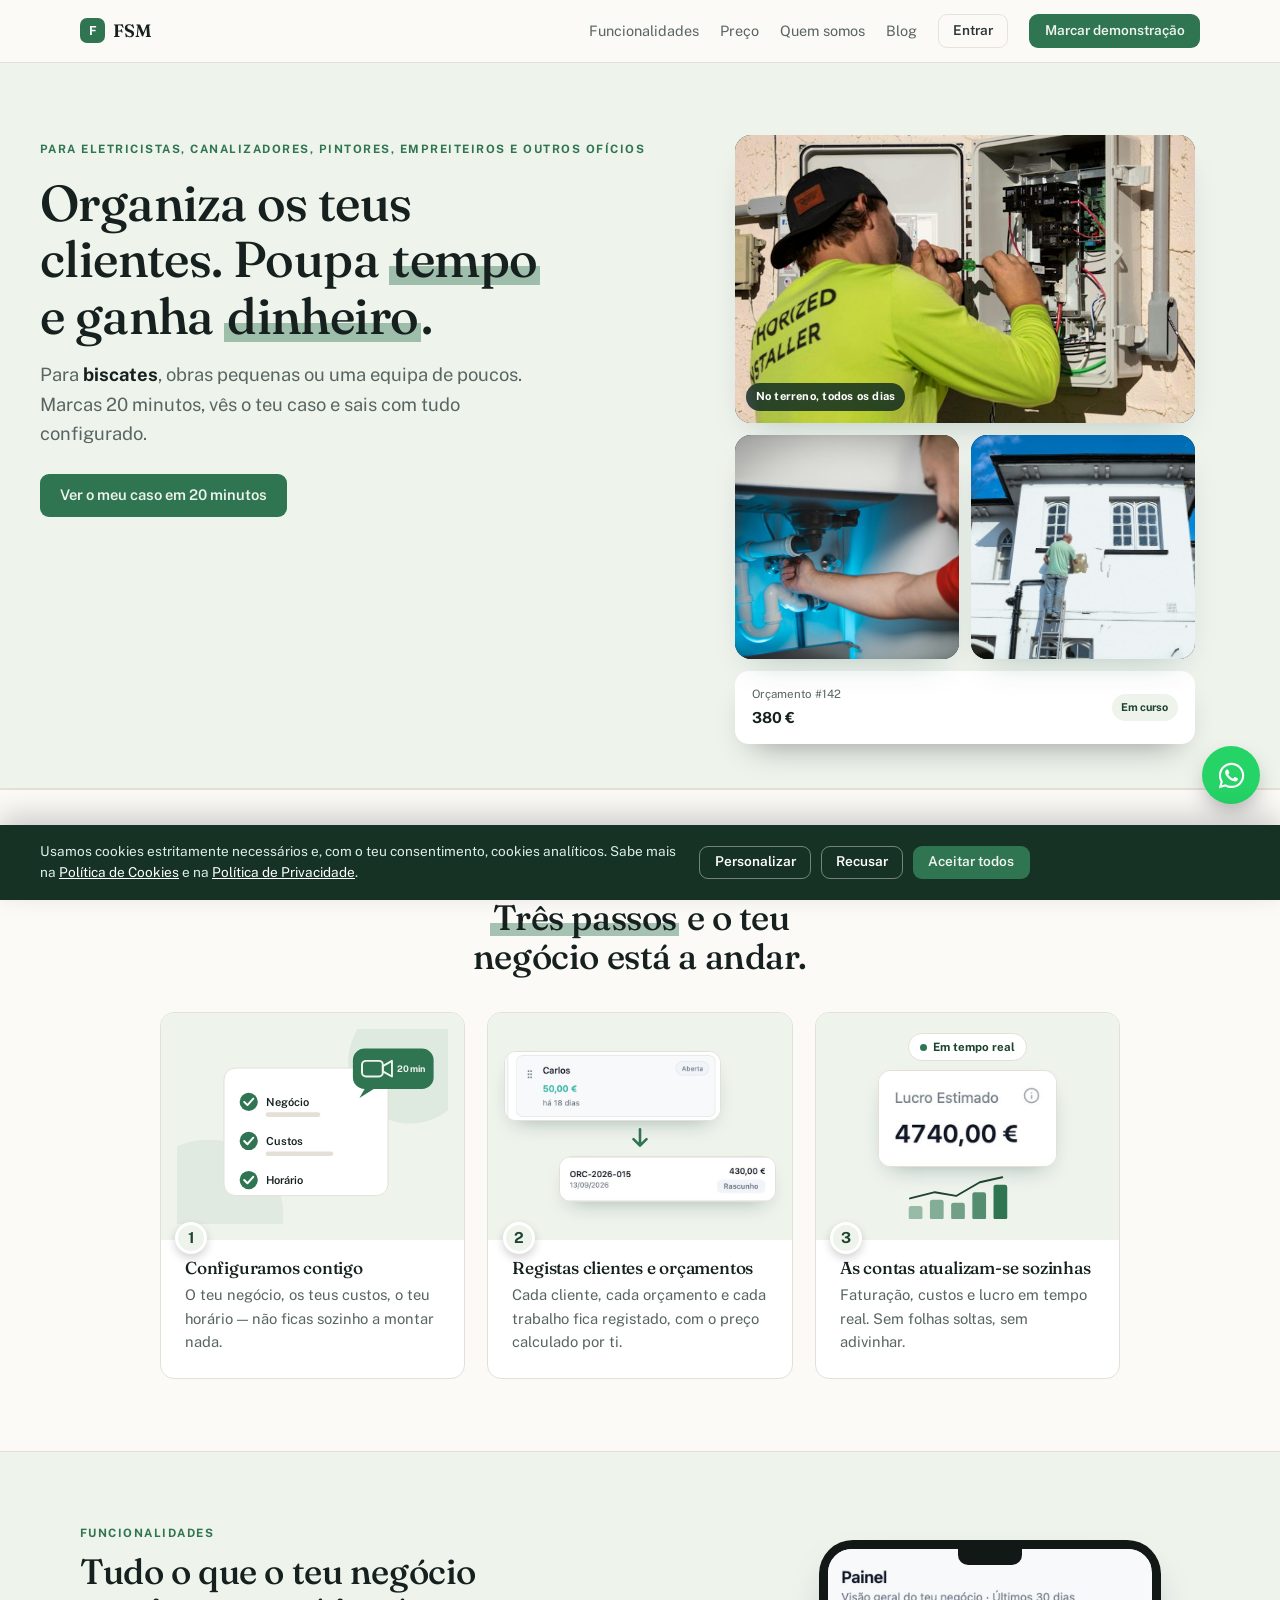
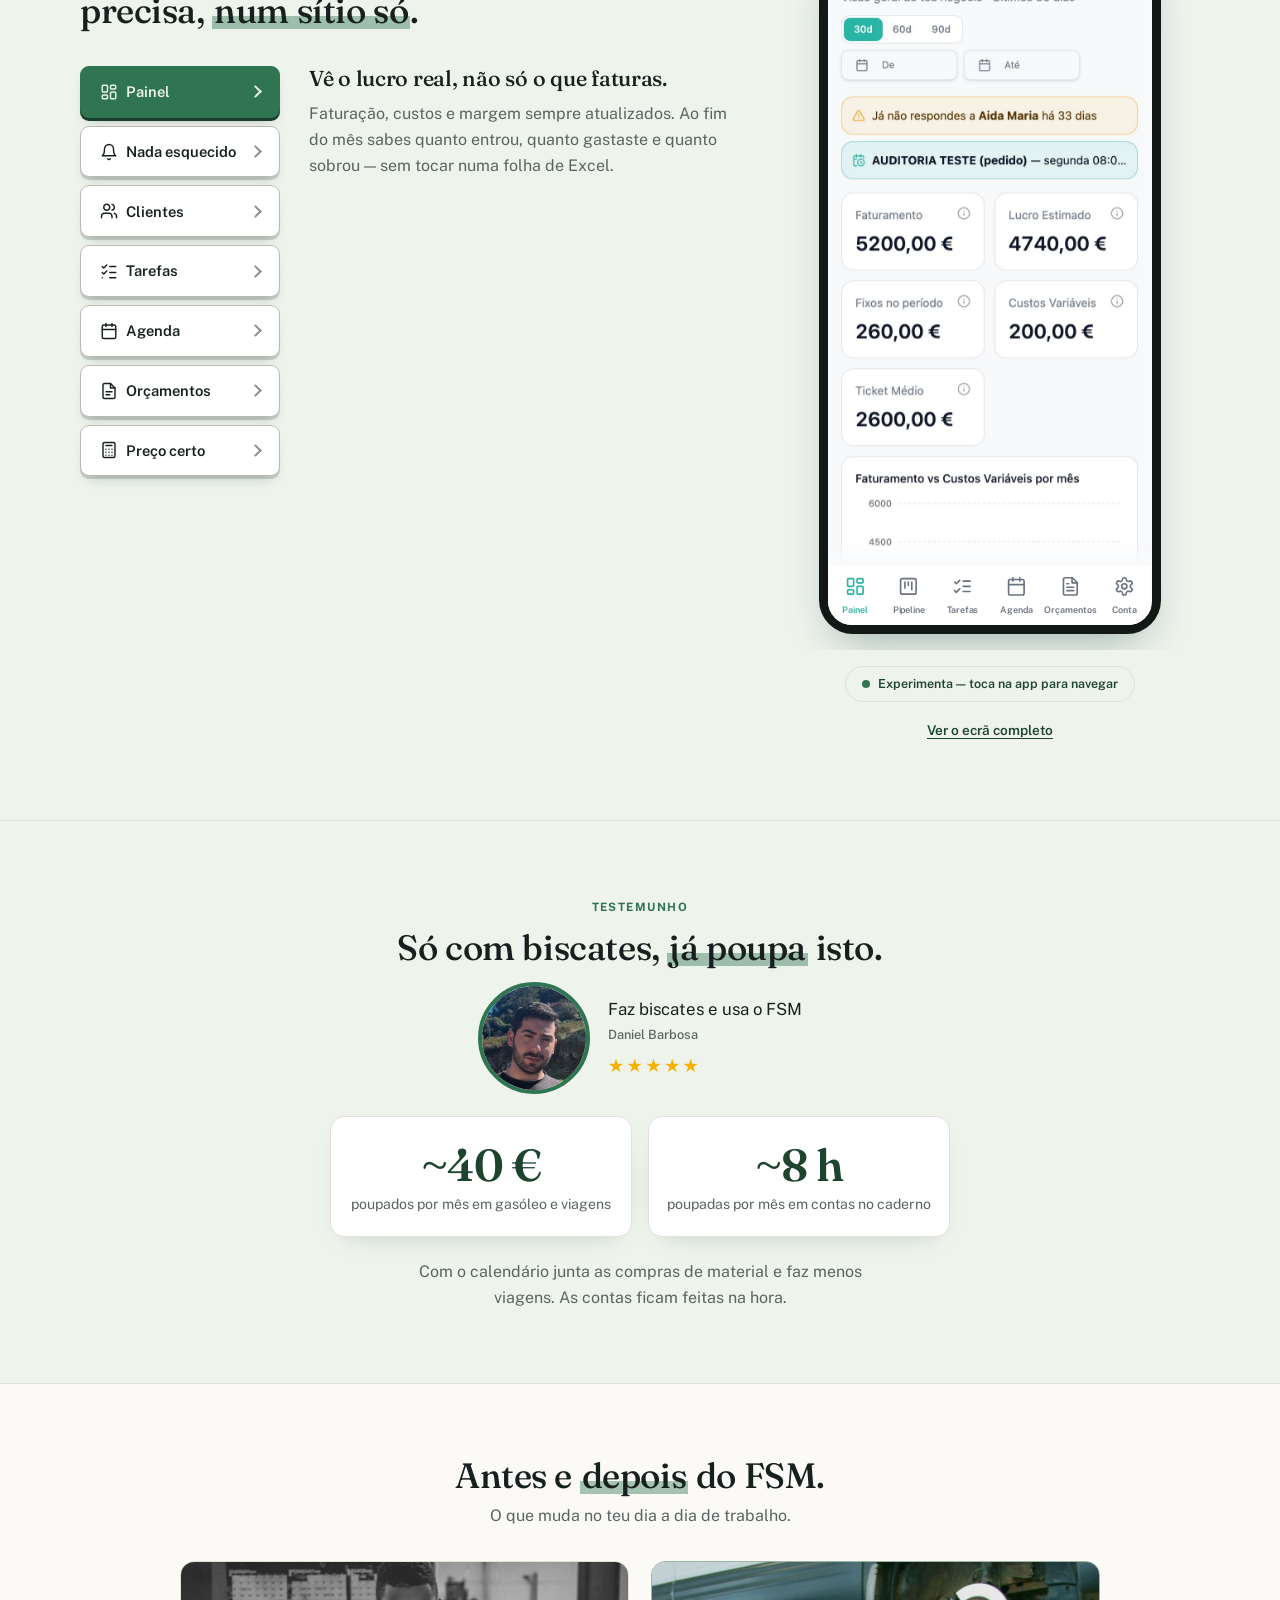
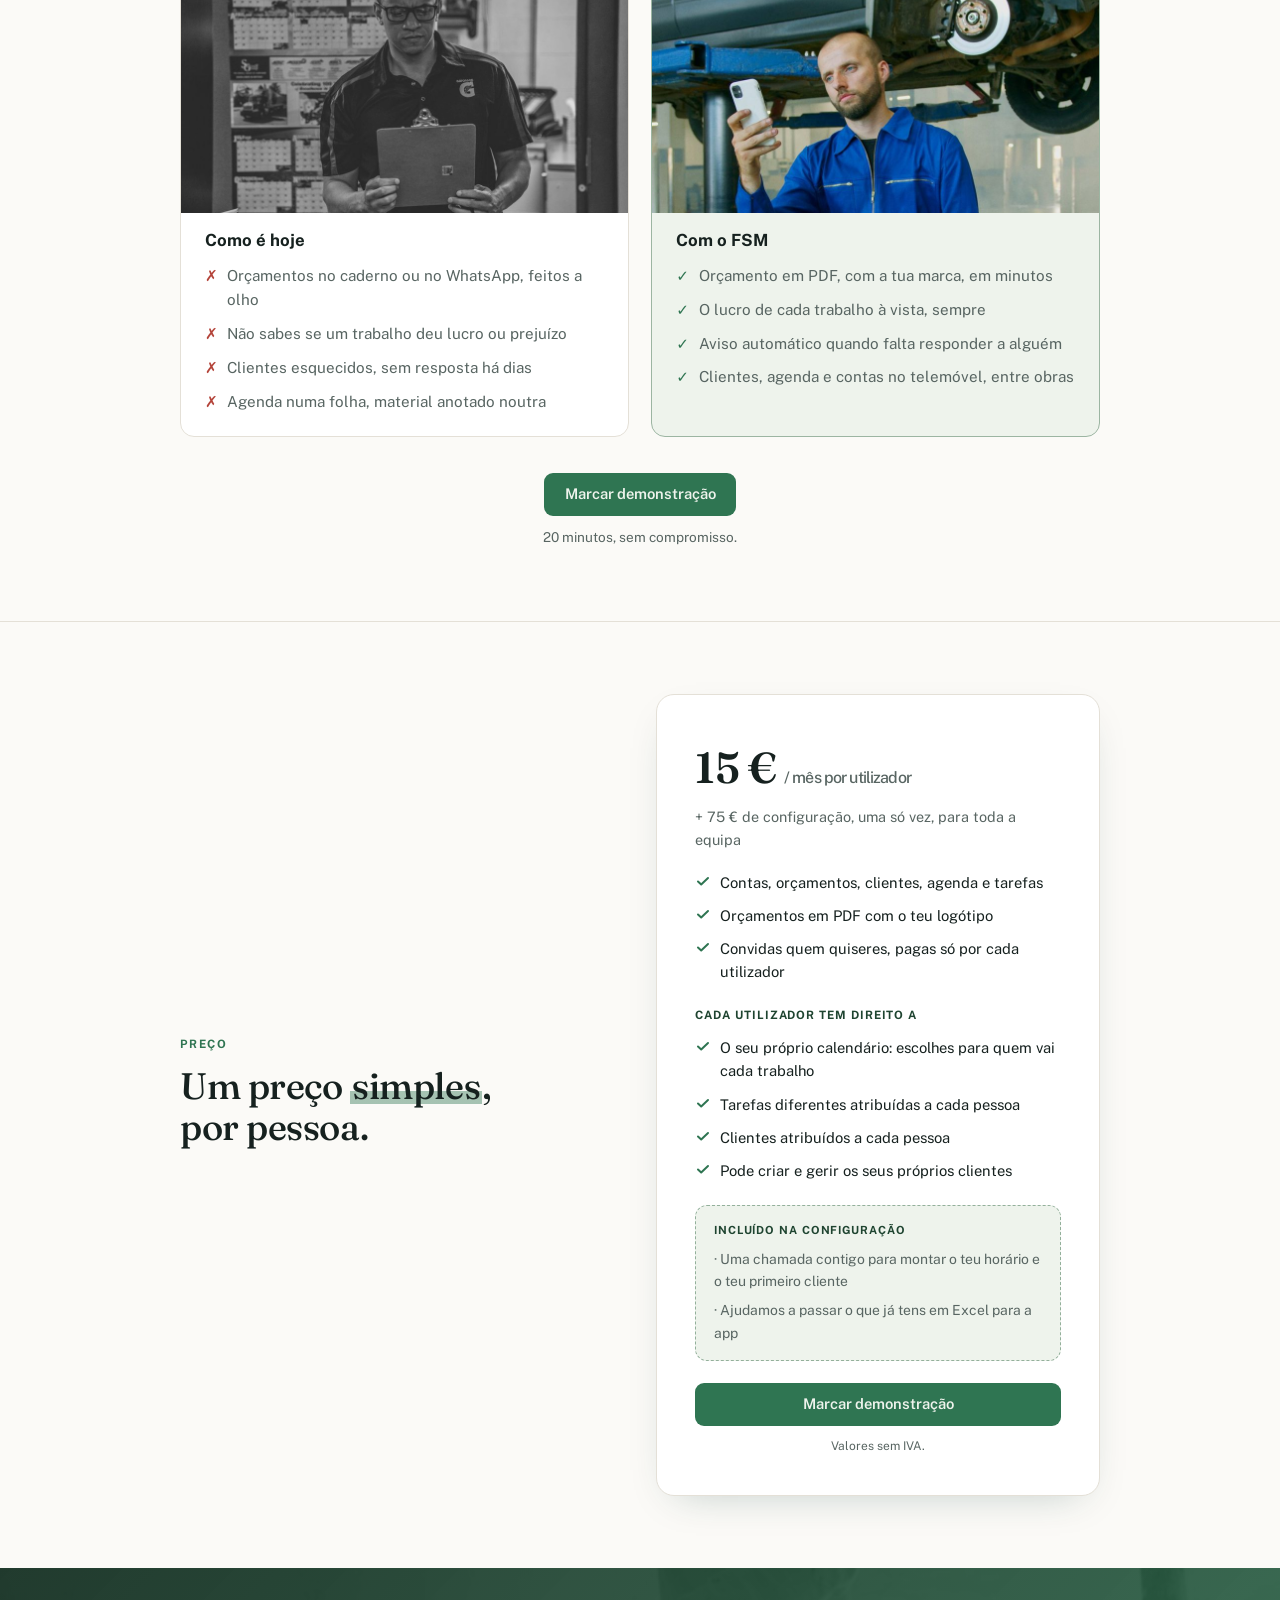
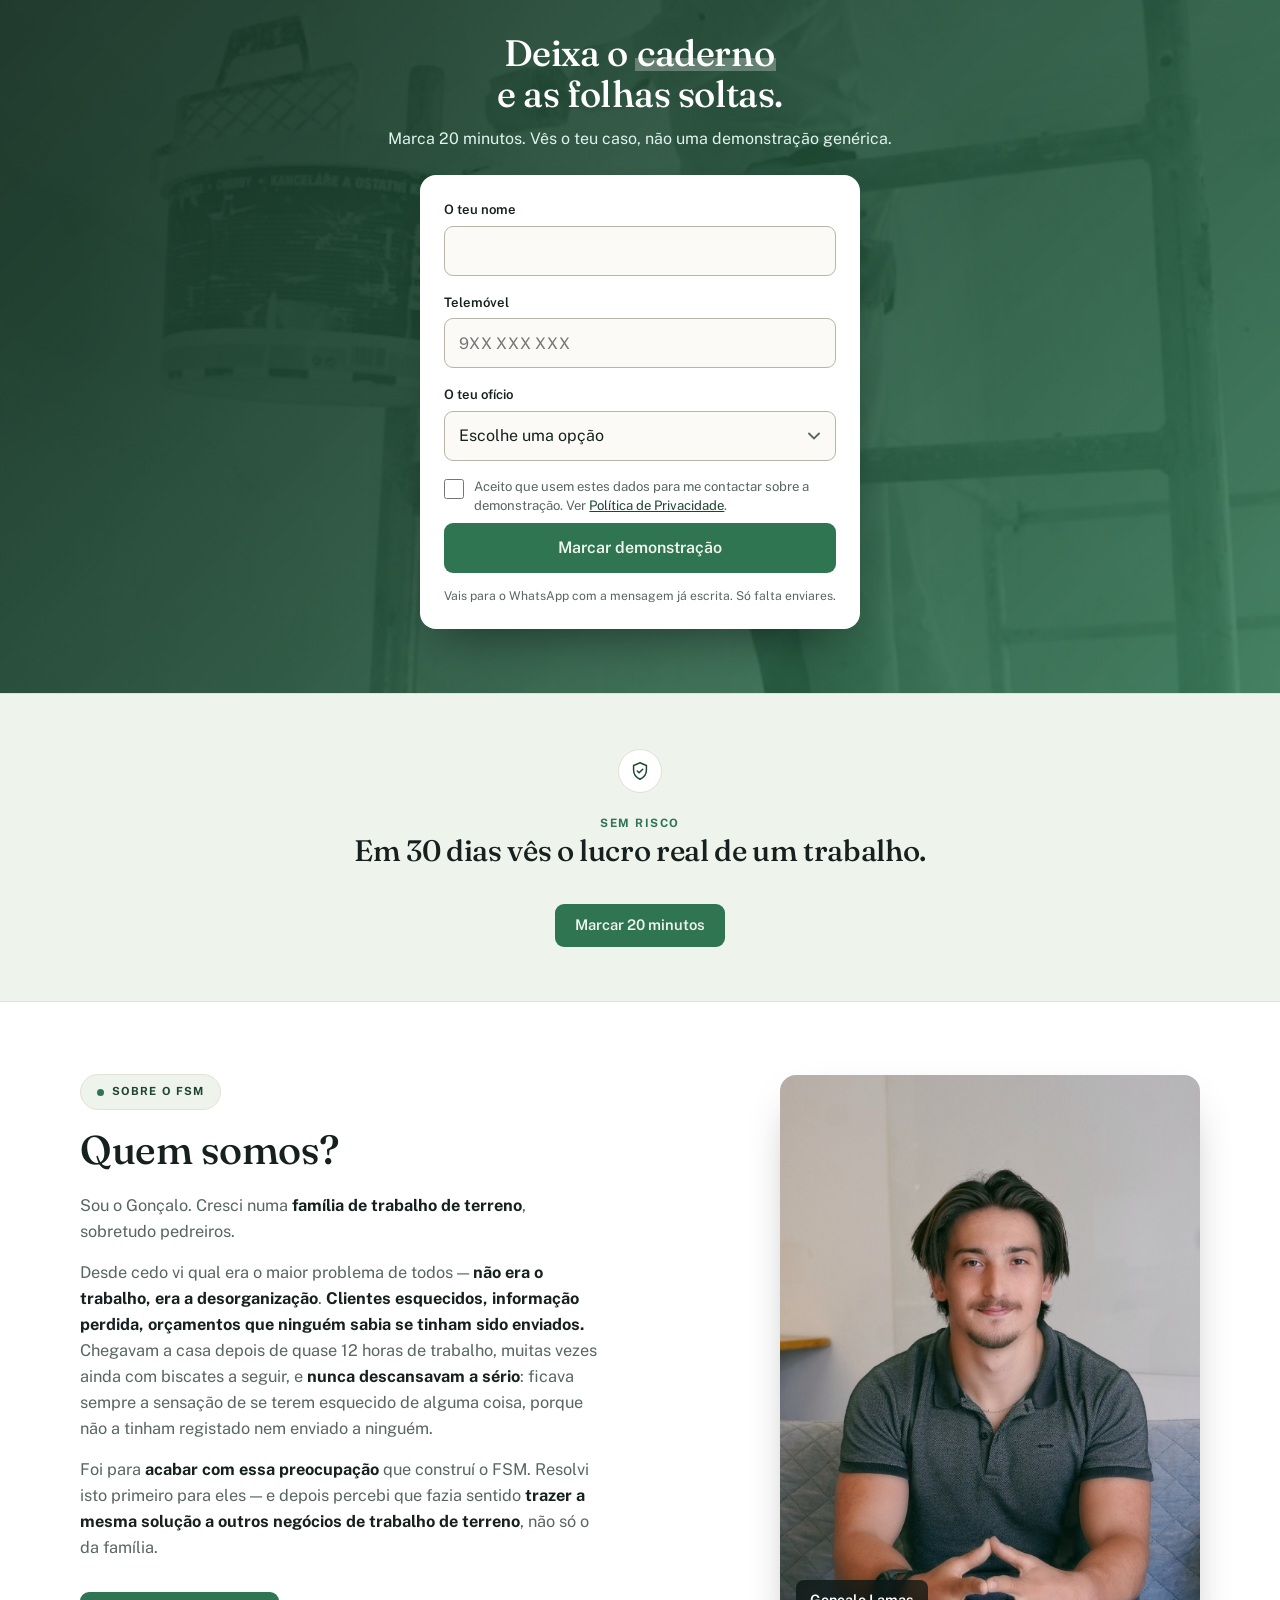
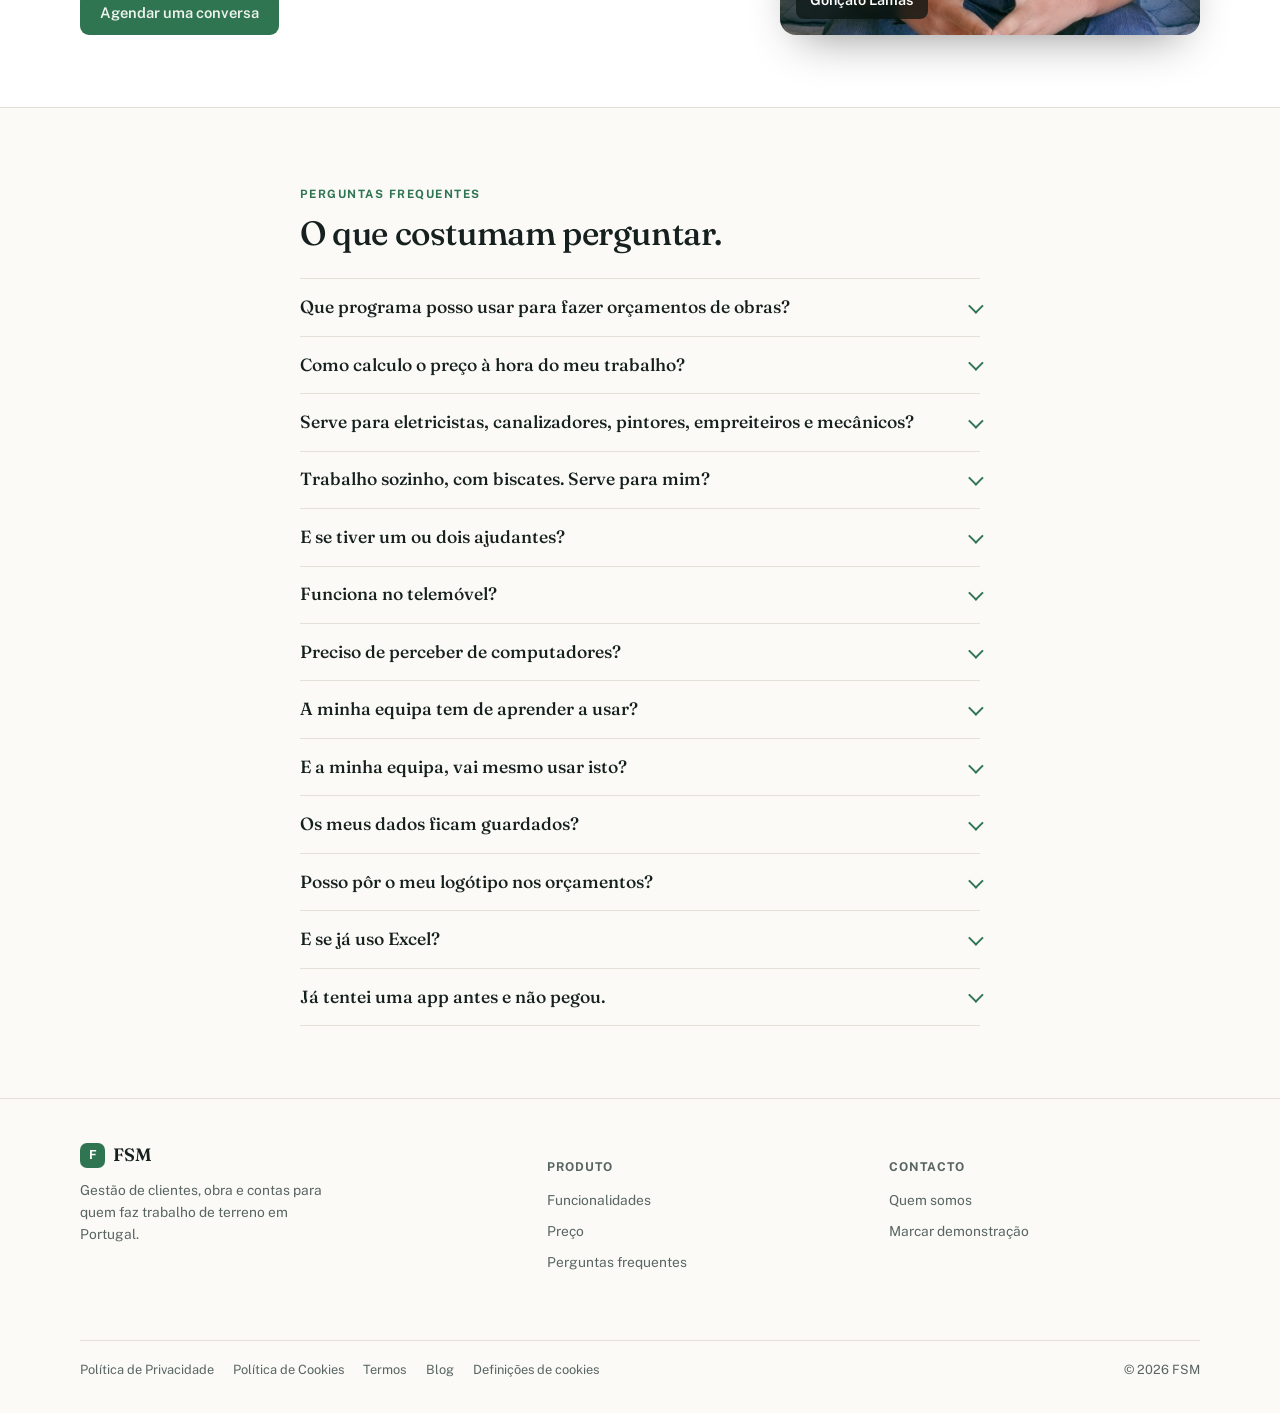
==== commit eb855100: "Testemunho: 5 estrelas sob o nome Co-Authored-By: Claude Opus 5.5 <noreply@anthropic.com>" ====
--- a/index.html
+++ b/index.html
@@ -27,7 +27,7 @@
 <meta name="twitter:description" content="FSM é o programa de gestão de clientes, calendário e orçamentos para eletricistas, canalizadores, pintores, empreiteiros e mecânicos. Vê o lucro real de cada trabalho.">
 <style>[hidden]{display:none!important}</style>
 <script type="application/ld+json">{"@context": "https://schema.org", "@type": "SoftwareApplication", "name": "FSM", "url": "https://fsmportugal.pt/", "applicationCategory": "BusinessApplication", "operatingSystem": "Web, iOS, Android", "inLanguage": "pt-PT", "description": "FSM é o programa de gestão de clientes, calendário e orçamentos para eletricistas, canalizadores, pintores, empreiteiros e mecânicos. Vê o lucro real de cada trabalho.", "audience": {"@type": "Audience", "audienceType": "Eletricistas, canalizadores, pintores, empreiteiros e outros profissionais de obras e serviços"}, "offers": {"@type": "Offer", "price": "15", "priceCurrency": "EUR", "description": "15 € + IVA por utilizador por mês. Configuração inicial: 75 € + IVA.", "url": "https://fsmportugal.pt/#preco"}, "areaServed": {"@type": "Country", "name": "Portugal"}, "availableLanguage": "pt-PT"}</script>
-<script type="application/ld+json">{"@context": "https://schema.org", "@type": "FAQPage", "mainEntity": [{"@type": "Question", "name": "Que programa posso usar para fazer orçamentos de obras?", "acceptedAnswer": {"@type": "Answer", "text": "O FSM cria o orçamento a partir dos custos reais do trabalho: materiais, horas e outras despesas. Sai em PDF com o teu logótipo e contactos, e podes enviá-lo ao cliente por link."}}, {"@type": "Question", "name": "Como calculo o preço à hora do meu trabalho?", "acceptedAnswer": {"@type": "Answer", "text": "Indicas os custos fixos do mês e quanto queres ganhar, e o FSM sugere o valor da hora com base no teu horário de trabalho. Podes ajustá-lo em cada orçamento."}}, {"@type": "Question", "name": "Serve para eletricistas, canalizadores, pintores, empreiteiros e mecânicos?", "acceptedAnswer": {"@type": "Answer", "text": "Sim. É feito para quem trabalha por conta própria ou em pequenas equipas, em obras e serviços: eletricistas, canalizadores, pintores, empreiteiros e remodelações, mecânicos, jardineiros, serralheiros e outros ofícios."}}, {"@type": "Question", "name": "Trabalho sozinho, com biscates. Serve para mim?", "acceptedAnswer": {"@type": "Answer", "text": "Sim. É feito para quem trabalha por conta própria, com biscates ou obras pequenas. Pagas 15€/mês (+ IVA) por utilizador, por isso sozinho é só um utilizador."}}, {"@type": "Question", "name": "E se tiver um ou dois ajudantes?", "acceptedAnswer": {"@type": "Answer", "text": "Cada pessoa tem o seu acesso e só vê o calendário e as tarefas dela, não o negócio todo. Cada utilizador paga 15€/mês (+ IVA)."}}, {"@type": "Question", "name": "Funciona no telemóvel?", "acceptedAnswer": {"@type": "Answer", "text": "Sim. Funciona no telemóvel e no computador, e podes instalá-lo no ecrã principal como uma app. Recebes avisos dos teus trabalhos e orçamentos."}}, {"@type": "Question", "name": "Preciso de perceber de computadores?", "acceptedAnswer": {"@type": "Answer", "text": "Não. Se usas o telemóvel, usas isto. É esse o ponto."}}, {"@type": "Question", "name": "A minha equipa tem de aprender a usar?", "acceptedAnswer": {"@type": "Answer", "text": "Cada pessoa só vê o que precisa para o trabalho dela. Não há formação."}}, {"@type": "Question", "name": "E a minha equipa, vai mesmo usar isto?", "acceptedAnswer": {"@type": "Answer", "text": "Cada pessoa só vê o calendário e as tarefas dela — não o negócio todo. Não é uma ferramenta de gestão que lhes é imposta, é só o trabalho do dia."}}, {"@type": "Question", "name": "Os meus dados ficam guardados?", "acceptedAnswer": {"@type": "Answer", "text": "Sim. Guardados, seguros e só teus. Podes exportar quando quiseres."}}, {"@type": "Question", "name": "Posso pôr o meu logótipo nos orçamentos?", "acceptedAnswer": {"@type": "Answer", "text": "Sim. O orçamento que o cliente recebe leva o teu nome, logótipo e contactos."}}, {"@type": "Question", "name": "E se já uso Excel?", "acceptedAnswer": {"@type": "Answer", "text": "Passamos o que já tens para a app no arranque. Não começas do zero."}}, {"@type": "Question", "name": "Já tentei uma app antes e não pegou.", "acceptedAnswer": {"@type": "Answer", "text": "Normalmente falha porque pede uma sessão de \"organização\" à parte, e isso nunca acontece. Aqui o registo é feito no momento — antes de guardares as ferramentas, escreves o que fizeste. Sem sessão extra nenhuma."}}]}</script>
+<script type="application/ld+json">{"@context": "https://schema.org", "@type": "FAQPage", "mainEntity": [{"@type": "Question", "name": "Que programa posso usar para fazer orçamentos de obras?", "acceptedAnswer": {"@type": "Answer", "text": "O FSM cria o orçamento a partir dos custos reais do trabalho: materiais, horas e outras despesas. Sai em PDF com o teu logótipo e contactos, e podes enviá-lo ao cliente por link."}}, {"@type": "Question", "name": "Como calculo o preço à hora do meu trabalho?", "acceptedAnswer": {"@type": "Answer", "text": "Indicas os custos fixos do mês e quanto queres ganhar, e o FSM sugere o valor da hora com base no teu horário de trabalho. Podes ajustá-lo em cada orçamento."}}, {"@type": "Question", "name": "Serve para eletricistas, canalizadores, pintores, empreiteiros e mecânicos?", "acceptedAnswer": {"@type": "Answer", "text": "Sim. É feito para quem trabalha por conta própria ou em pequenas equipas, em obras e serviços: eletricistas, canalizadores, pintores, empreiteiros e remodelações, mecânicos, jardineiros, serralheiros e outros ofícios."}}, {"@type": "Question", "name": "Trabalho sozinho, com biscates. Serve para mim?", "acceptedAnswer": {"@type": "Answer", "text": "Sim. É feito para quem trabalha por conta própria, com biscates ou obras pequenas. Pagas 15€/mês (+ IVA) por utilizador, por isso sozinho é só um utilizador."}}, {"@type": "Question", "name": "E se tiver um ou dois ajudantes?", "acceptedAnswer": {"@type": "Answer", "text": "Cada pessoa tem o seu acesso e só vê o calendário e as tarefas dela, não o negócio todo. Cada utilizador paga 15€/mês (+ IVA)."}}, {"@type": "Question", "name": "Funciona no telemóvel?", "acceptedAnswer": {"@type": "Answer", "text": "Sim. Funciona no telemóvel e no computador, sem instalar nada. Se o instalares no ecrã principal, como uma app, podes receber notificações no telemóvel. Ajudamos-te a fazer isso na configuração."}}, {"@type": "Question", "name": "Preciso de perceber de computadores?", "acceptedAnswer": {"@type": "Answer", "text": "Não. Se usas o telemóvel, usas isto. É esse o ponto."}}, {"@type": "Question", "name": "A minha equipa tem de aprender a usar?", "acceptedAnswer": {"@type": "Answer", "text": "Cada pessoa só vê o que precisa para o trabalho dela. Não há formação."}}, {"@type": "Question", "name": "E a minha equipa, vai mesmo usar isto?", "acceptedAnswer": {"@type": "Answer", "text": "Cada pessoa só vê o calendário e as tarefas dela — não o negócio todo. Não é uma ferramenta de gestão que lhes é imposta, é só o trabalho do dia."}}, {"@type": "Question", "name": "Os meus dados ficam guardados?", "acceptedAnswer": {"@type": "Answer", "text": "Sim. Guardados, seguros e só teus. Podes exportar quando quiseres."}}, {"@type": "Question", "name": "Posso pôr o meu logótipo nos orçamentos?", "acceptedAnswer": {"@type": "Answer", "text": "Sim. O orçamento que o cliente recebe leva o teu nome, logótipo e contactos."}}, {"@type": "Question", "name": "E se já uso Excel?", "acceptedAnswer": {"@type": "Answer", "text": "Passamos o que já tens para a app no arranque. Não começas do zero."}}, {"@type": "Question", "name": "Já tentei uma app antes e não pegou.", "acceptedAnswer": {"@type": "Answer", "text": "Normalmente falha porque pede uma sessão de \"organização\" à parte, e isso nunca acontece. Aqui o registo é feito no momento — antes de guardares as ferramentas, escreves o que fizeste. Sem sessão extra nenhuma."}}]}</script>
 <link rel="alternate" hreflang="pt-PT" href="https://fsmportugal.pt/">
 <link rel="alternate" hreflang="x-default" href="https://fsmportugal.pt/">
 <script type="application/ld+json">{"@context": "https://schema.org", "@type": "Organization", "name": "FSM", "url": "https://fsmportugal.pt/", "description": "Software de gestão de clientes, calendário e orçamentos para eletricistas, canalizadores, pintores, empreiteiros e outros profissionais de obras e serviços em Portugal.", "areaServed": {"@type": "Country", "name": "Portugal"}, "knowsLanguage": "pt-PT"}</script>
@@ -305,6 +305,7 @@
   .tm-card .tm-who .tm-by{margin:0;}
   .tm-who-c{justify-content:center; margin:0 auto 1.4rem; text-align:left;}
   .tm-who-c .tm-by span{display:block; margin-top:.15rem; font-weight:500; font-size:.8rem; color:var(--ink-soft);}
+  .tm-who-c .tm-by .tm-stars{margin-top:.35rem; font-size:1.15rem; letter-spacing:.12em; color:#F5B301;}
   .tm-stat strong{font-size:2.8rem;}
   .tm-stat{padding:1.4rem 1rem;}
   .tm-how{max-width:46ch; margin:1.2rem auto 0; color:var(--ink-soft);}
@@ -731,7 +732,7 @@
   <div class="wrap">
     <span class="eyebrow">Testemunho</span>
     <h2>Só com biscates, <span class="hl">já poupa</span> isto.</h2>
-    <div class="tm-who tm-who-c"><img src="/img/testemunho.jpg" width="112" height="112" loading="lazy" decoding="async" alt="Daniel Barbosa, utilizador do FSM que faz biscates"><p class="tm-by">Faz biscates e usa o FSM<span>Daniel Barbosa</span></p></div>
+    <div class="tm-who tm-who-c"><img src="/img/testemunho.jpg" width="112" height="112" loading="lazy" decoding="async" alt="Daniel Barbosa, utilizador do FSM que faz biscates"><p class="tm-by">Faz biscates e usa o FSM<span>Daniel Barbosa</span><span class="tm-stars" role="img" aria-label="5 estrelas em 5">★★★★★</span></p></div>
     <div class="tm-stats">
       <div class="tm-stat"><strong>~40&nbsp;€</strong><span>poupados por mês em gasóleo e viagens</span></div>
       <div class="tm-stat"><strong>~8&nbsp;h</strong><span>poupadas por mês em contas no caderno</span></div>
@@ -908,7 +909,7 @@
       <details class="qa"><summary>Serve para eletricistas, canalizadores, pintores, empreiteiros e mecânicos?</summary><div class="ans"><p>Sim. É feito para quem trabalha por conta própria ou em pequenas equipas, em obras e serviços: eletricistas, canalizadores, pintores, empreiteiros e remodelações, mecânicos, jardineiros, serralheiros e outros ofícios.</p></div></details>
       <details class="qa"><summary>Trabalho sozinho, com biscates. Serve para mim?</summary><div class="ans"><p>Sim. É feito para quem trabalha por conta própria, com biscates ou obras pequenas. Pagas 15€/mês (+ IVA) por utilizador, por isso sozinho é só um utilizador.</p></div></details>
       <details class="qa"><summary>E se tiver um ou dois ajudantes?</summary><div class="ans"><p>Cada pessoa tem o seu acesso e só vê o calendário e as tarefas dela, não o negócio todo. Cada utilizador paga 15€/mês (+ IVA).</p></div></details>
-      <details class="qa"><summary>Funciona no telemóvel?</summary><div class="ans"><p>Sim. Funciona no telemóvel e no computador, e podes instalá-lo no ecrã principal como uma app. Recebes avisos dos teus trabalhos e orçamentos.</p></div></details>
+      <details class="qa"><summary>Funciona no telemóvel?</summary><div class="ans"><p>Sim. Funciona no telemóvel e no computador, sem instalar nada. Se o instalares no ecrã principal, como uma app, podes receber notificações no telemóvel. Ajudamos-te a fazer isso na configuração.</p></div></details>
       <details class="qa"><summary>Preciso de perceber de computadores?</summary><div class="ans"><p>Não. Se usas o telemóvel, usas isto. É esse o ponto.</p></div></details>
       <details class="qa"><summary>A minha equipa tem de aprender a usar?</summary><div class="ans"><p>Cada pessoa só vê o que precisa para o trabalho dela. Não há formação.</p></div></details>
       <details class="qa"><summary>E a minha equipa, vai mesmo usar isto?</summary><div class="ans"><p>Cada pessoa só vê o calendário e as tarefas dela — não o negócio todo. Não é uma ferramenta de gestão que lhes é imposta, é só o trabalho do dia.</p></div></details>
@@ -1026,7 +1027,7 @@
     </ul>
 
     <h2>4. Garantia de 30 dias</h2>
-    <p>Se, nos primeiros 30 dias, não conseguires ver no Painel o lucro real de um trabalho teu, devolvemos a mensalidade paga (15 € + IVA). A configuração (75 € + IVA) não é reembolsável. Basta pedires por email ou mensagem, sem perguntas. A devolução é feita pelo mesmo meio de pagamento, num prazo razoável.</p>
+    <p>Se, nos primeiros 30 dias, não conseguires ver no Painel o lucro real de um trabalho teu, devolvemos a primeira mensalidade paga (15 € + IVA por utilizador). A configuração (75 € + IVA) não é reembolsável. Basta pedires por email ou mensagem, sem perguntas. A devolução é feita pelo mesmo meio de pagamento, num prazo razoável.</p>
 
     <h2>5. Sem contrato de fidelização</h2>
     <p>Não há prazo mínimo. Podes cancelar quando quiseres, a qualquer momento, avisando-nos por email ou mensagem. O cancelamento produz efeitos no fim do período mensal já pago. Não há penalizações nem custos de saída. As mensalidades já pagas não são reembolsadas, salvo o previsto na garantia acima.</p>
@@ -1134,7 +1135,7 @@
       shot:"Tarefas do FSM", img:"/img/cf9ce843ab6c.jpg", imgMobile:"/img/f10967ea09bb.jpg", imgMobileNav:"/img/8ecd66586705.jpg" },
     { tab:"Agenda", title:"A tua semana, ligada aos clientes e à equipa.",
       body:"Trabalhos e marcações no mesmo calendário. O cliente escolhe a hora dentro do teu horário, sem trocar dez mensagens contigo.",
-      shot:"Calendário do FSM", img:"/img/3093a2a9ceaf.jpg", imgMobile:"/img/agenda-m.jpg", imgMobileNav:"/img/9762fd70f835.jpg", navBaked:true },
+      shot:"Calendário do FSM", img:"/img/3093a2a9ceaf.jpg", imgMobile:"/img/agenda-m2.jpg", imgMobileNav:"/img/9762fd70f835.jpg" },
     { tab:"Orçamentos", title:"Orçamentos com a tua marca, prontos a enviar.",
       body:"Escolhes materiais e horas, o preço sai das tuas contas e da tua margem. Sai um PDF com o teu logótipo, daqueles que ajudam a fechar o trabalho.",
       shot:"Orçamento do FSM", img:"/img/c9fb9702e9eb.jpg", imgMobile:"/img/6ea18d5a0104.jpg", imgMobileNav:"/img/3f58215e699c.jpg" },
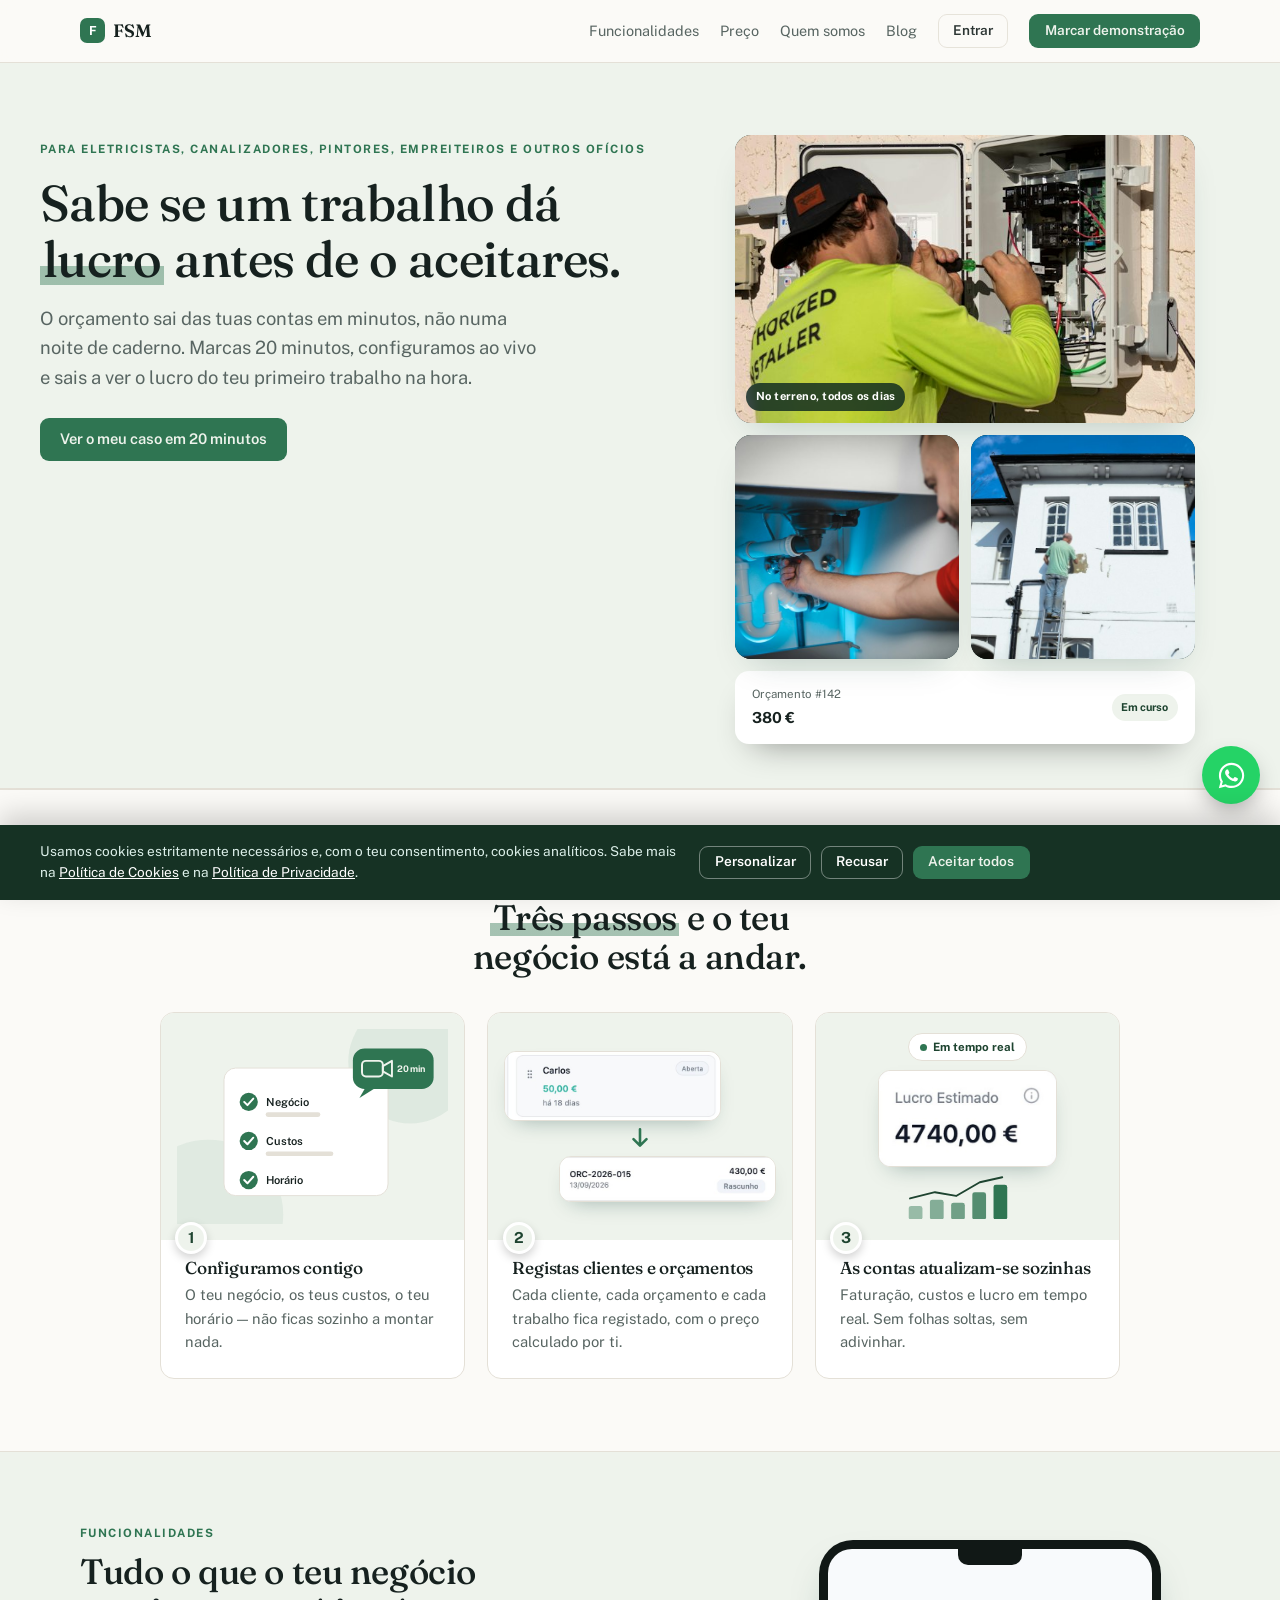
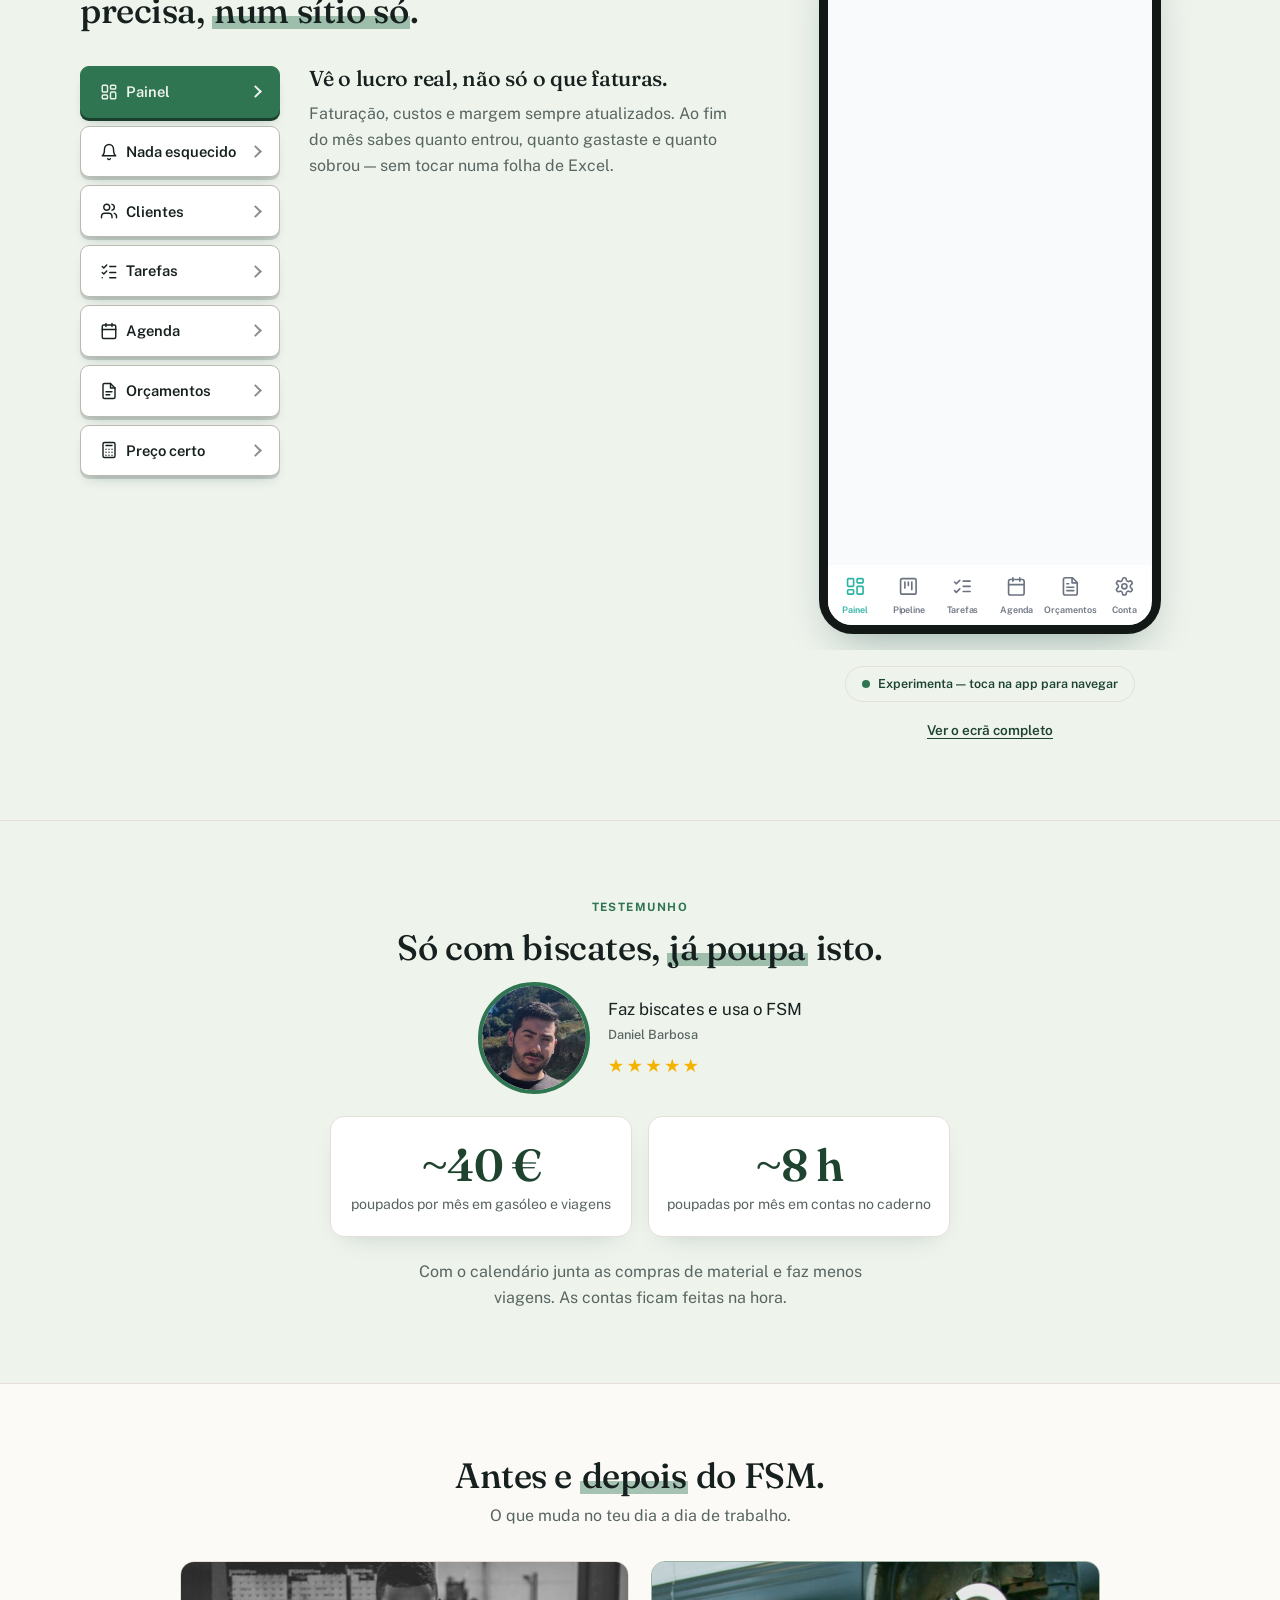
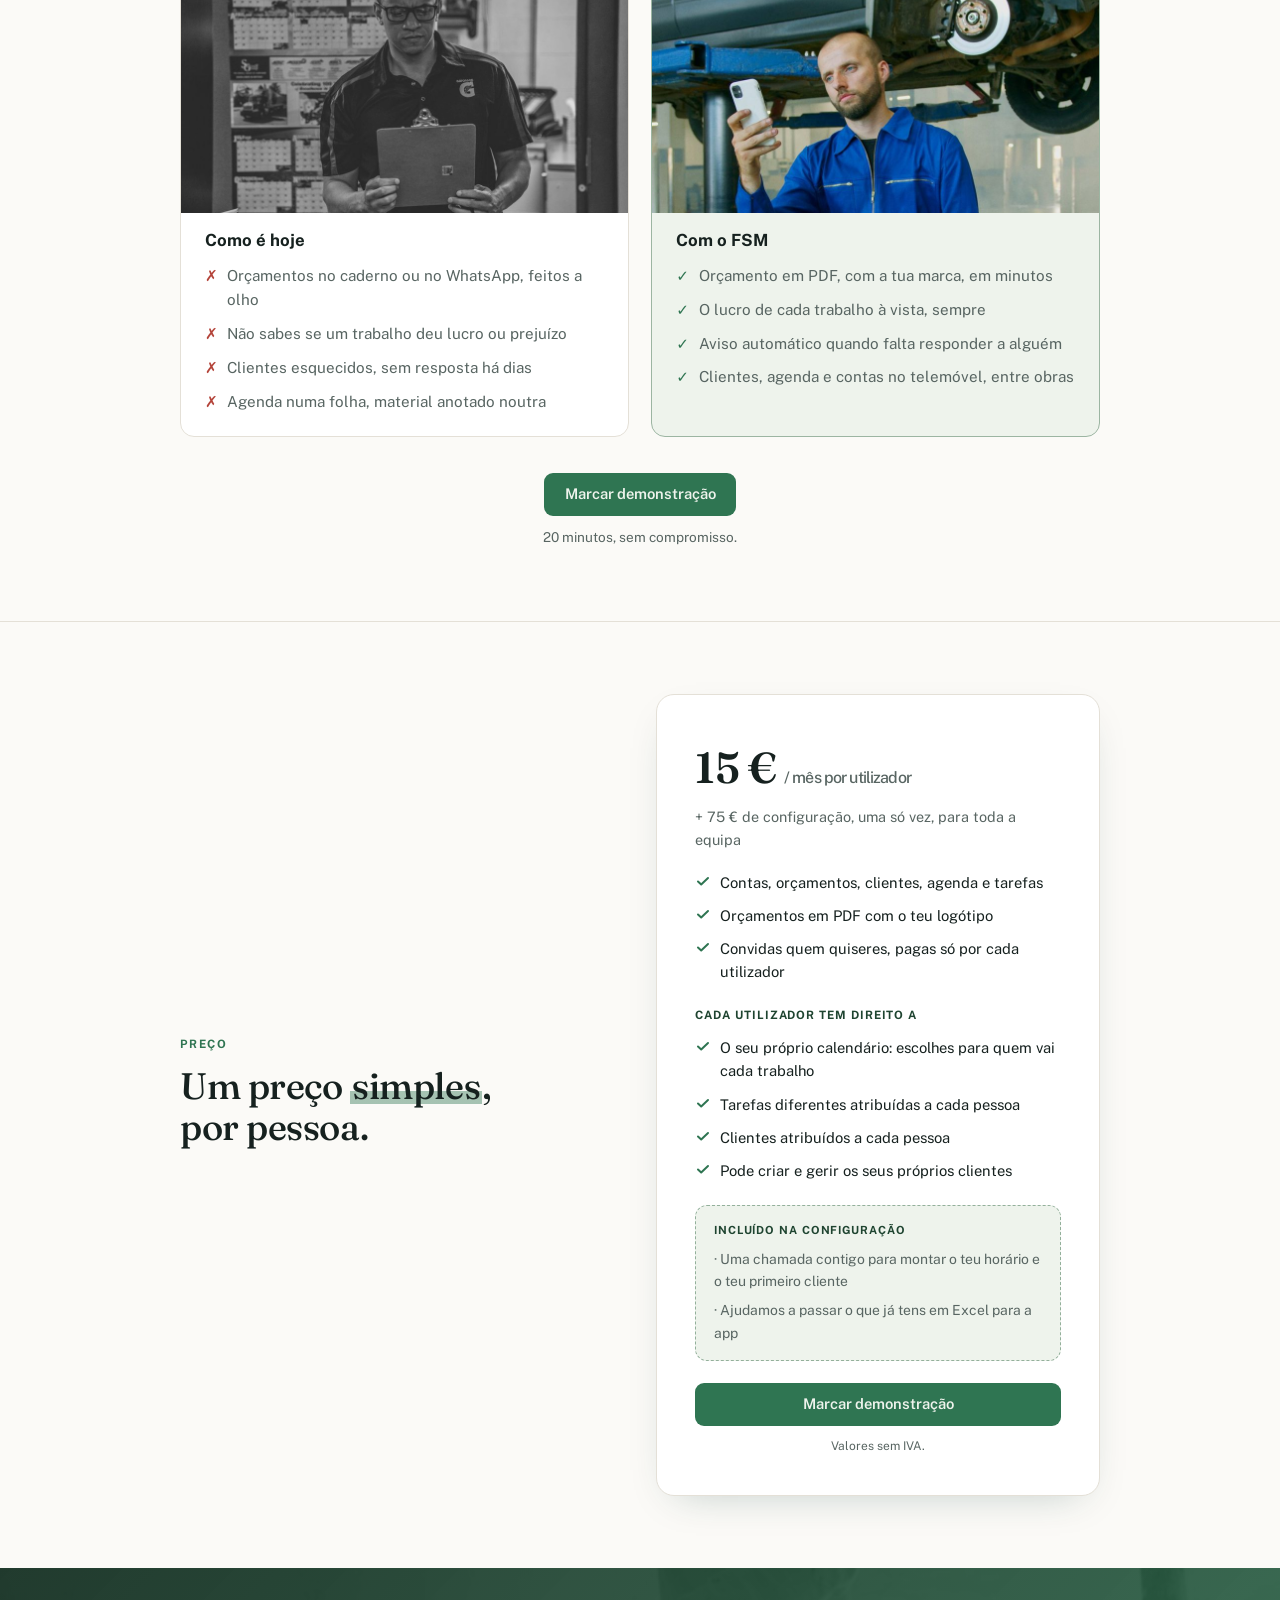
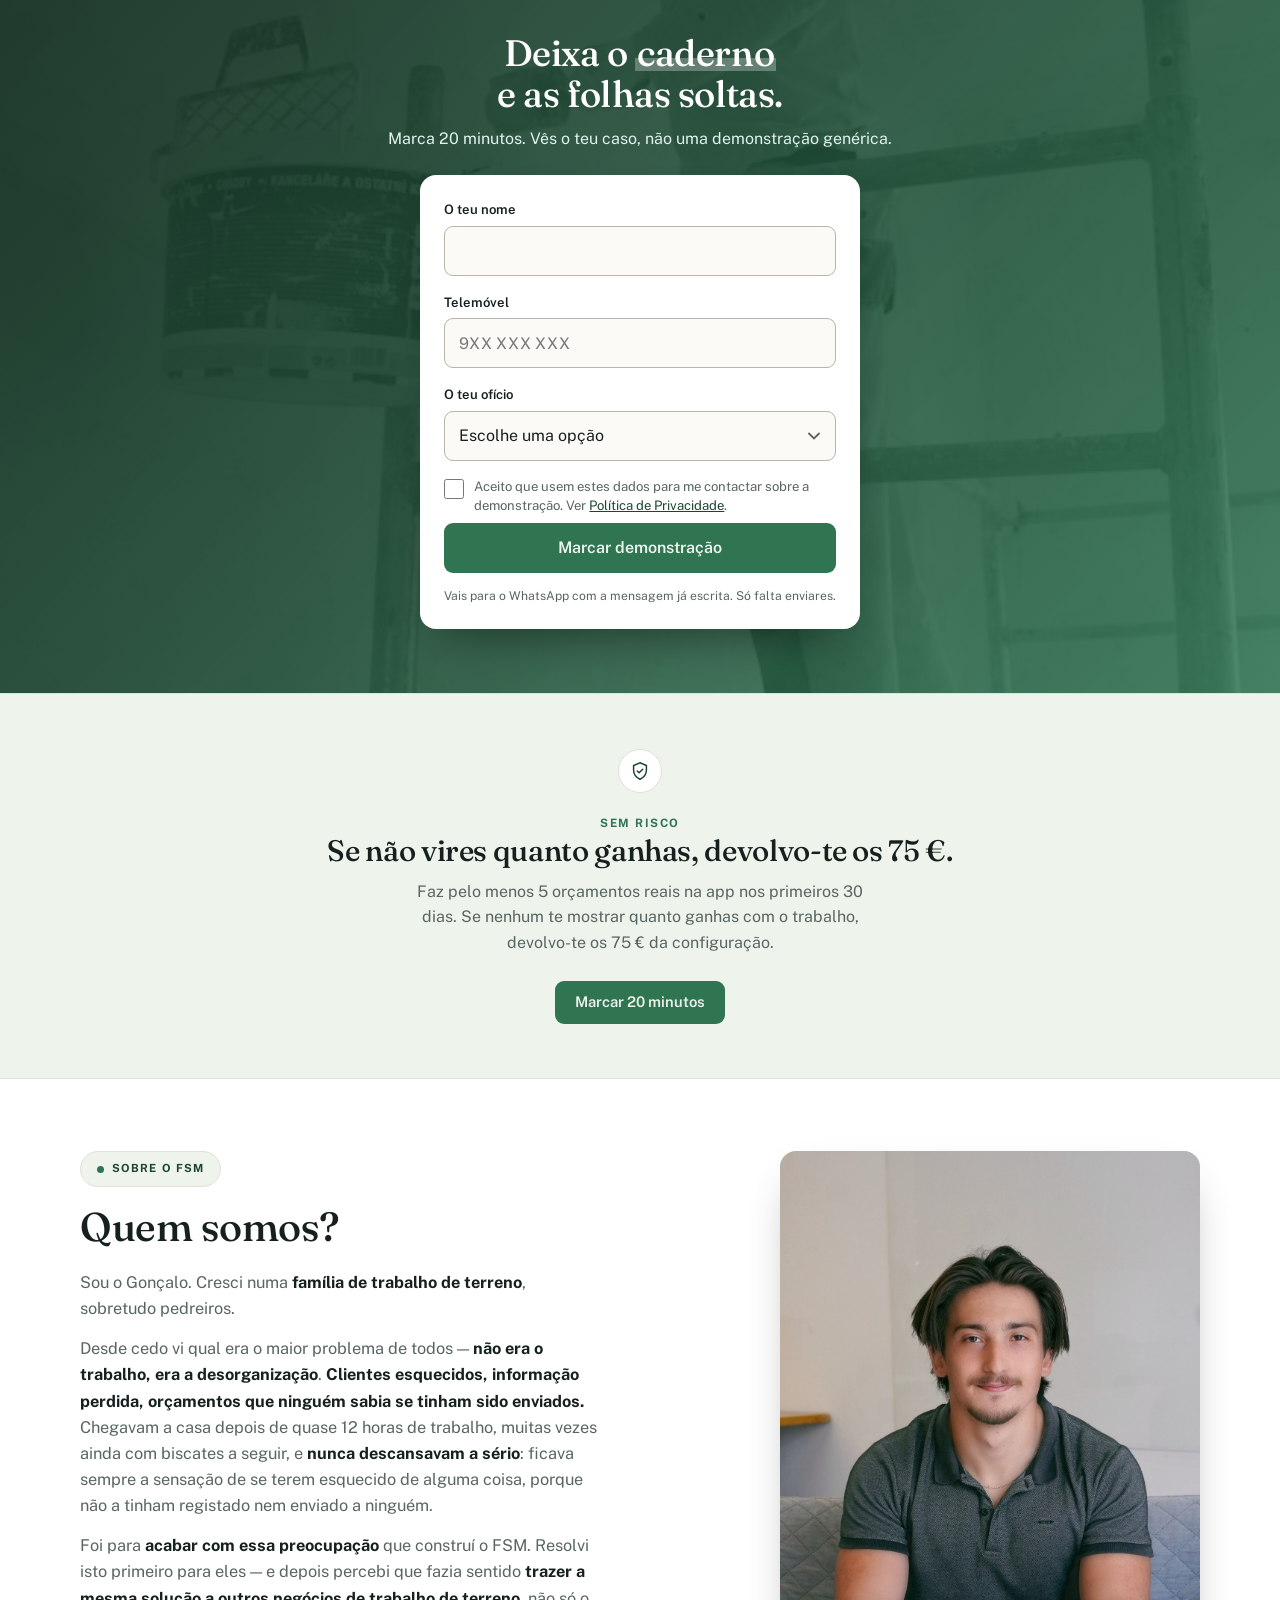
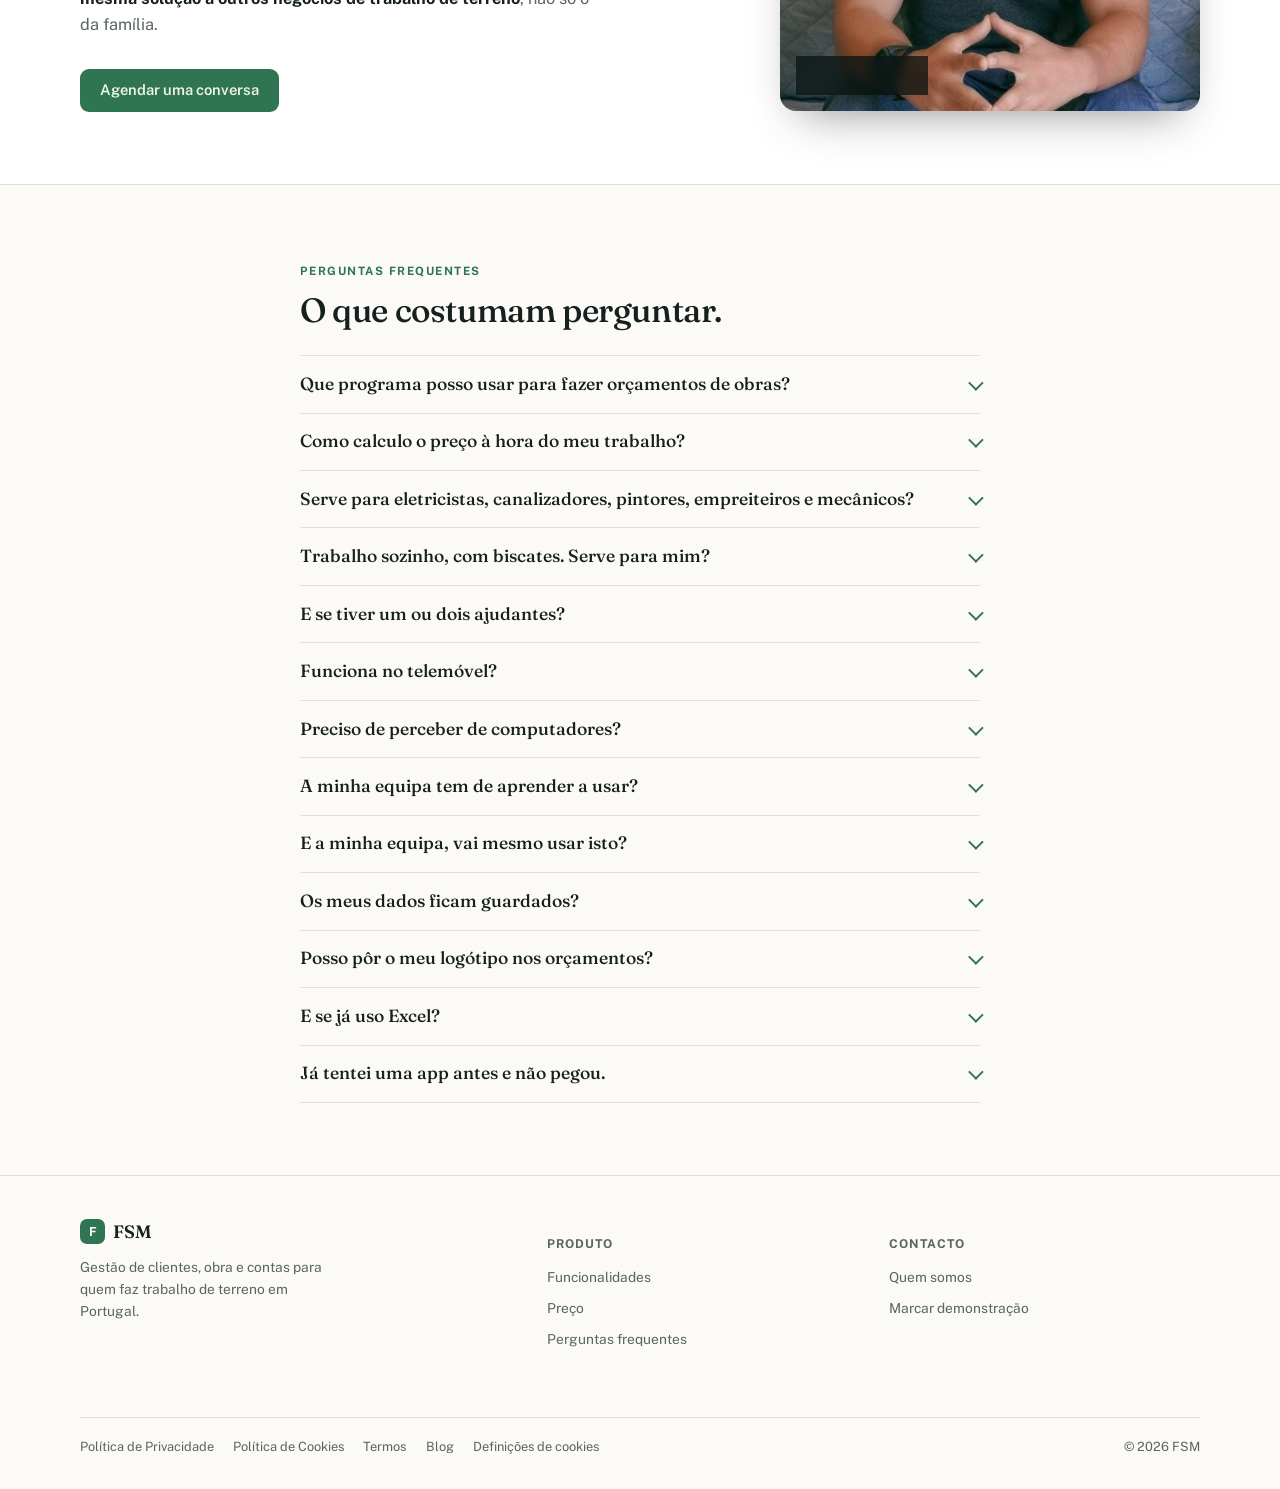
==== commit 75b10d11: "Hero focado no lucro e garantia de 75 € com 5 orçamentos (LP e Termos) Co-Authored-By: Claude Opus 5" ====
--- a/index.html
+++ b/index.html
@@ -629,8 +629,8 @@
     <div class="hero-inner">
       <div class="hero-text">
         <span class="eyebrow">Para eletricistas, canalizadores, pintores, empreiteiros e outros ofícios</span>
-        <h1>Organiza os teus clientes. Poupa <span class="hl">tempo</span> e ganha <span class="hl">dinheiro</span>.</h1>
-        <p class="lede">Para <strong>biscates</strong>, obras pequenas ou uma equipa de poucos. Marcas 20 minutos, vês o teu caso e sais com tudo configurado.</p>
+        <h1>Sabe se um trabalho dá <span class="hl">lucro</span> antes de o aceitares.</h1>
+        <p class="lede">O orçamento sai das tuas contas em minutos, não numa noite de caderno. Marcas 20 minutos, configuramos ao vivo e sais a ver o lucro do teu primeiro trabalho na hora.</p>
         <div class="actions">
           <a class="btn btn-primary" href="#final">Ver o meu caso em 20 minutos</a>
         </div>
@@ -877,7 +877,8 @@
   <div class="wrap">
     <div class="ico"><svg width="22" height="22" viewBox="0 0 24 24" fill="none"><path d="M12 3l7 3v5c0 5-3.2 8.3-7 10-3.8-1.7-7-5-7-10V6l7-3z" stroke="currentColor" stroke-width="1.6"/><path d="M9 12l2 2 4-4" stroke="currentColor" stroke-width="1.6" stroke-linecap="round" stroke-linejoin="round"/></svg></div>
     <span class="eyebrow">Sem risco</span>
-    <h2>Em 30 dias vês o lucro real de um trabalho.</h2>
+    <h2>Se não vires quanto ganhas, devolvo-te os 75 €.</h2>
+    <p class="desc">Faz pelo menos 5 orçamentos reais na app nos primeiros 30 dias. Se nenhum te mostrar quanto ganhas com o trabalho, devolvo-te os 75 € da configuração.</p>
     <a class="btn btn-primary guar-cta" href="#final">Marcar 20 minutos</a>
   </div>
 </section>
@@ -1027,7 +1028,7 @@
     </ul>
 
     <h2>4. Garantia de 30 dias</h2>
-    <p>Se, nos primeiros 30 dias, não conseguires ver no Painel o lucro real de um trabalho teu, devolvemos a primeira mensalidade paga (15 € + IVA por utilizador). A configuração (75 € + IVA) não é reembolsável. Basta pedires por email ou mensagem, sem perguntas. A devolução é feita pelo mesmo meio de pagamento, num prazo razoável.</p>
+    <p>Se, nos primeiros 30 dias, fizeres pelo menos 5 orçamentos reais na app e nenhum te mostrar quanto ganhas com o trabalho, devolvemos o valor da configuração (75 € + IVA). As mensalidades não são reembolsáveis. Basta pedires por email ou mensagem, sem perguntas. A devolução é feita pelo mesmo meio de pagamento, num prazo razoável.</p>
 
     <h2>5. Sem contrato de fidelização</h2>
     <p>Não há prazo mínimo. Podes cancelar quando quiseres, a qualquer momento, avisando-nos por email ou mensagem. O cancelamento produz efeitos no fim do período mensal já pago. Não há penalizações nem custos de saída. As mensalidades já pagas não são reembolsadas, salvo o previsto na garantia acima.</p>
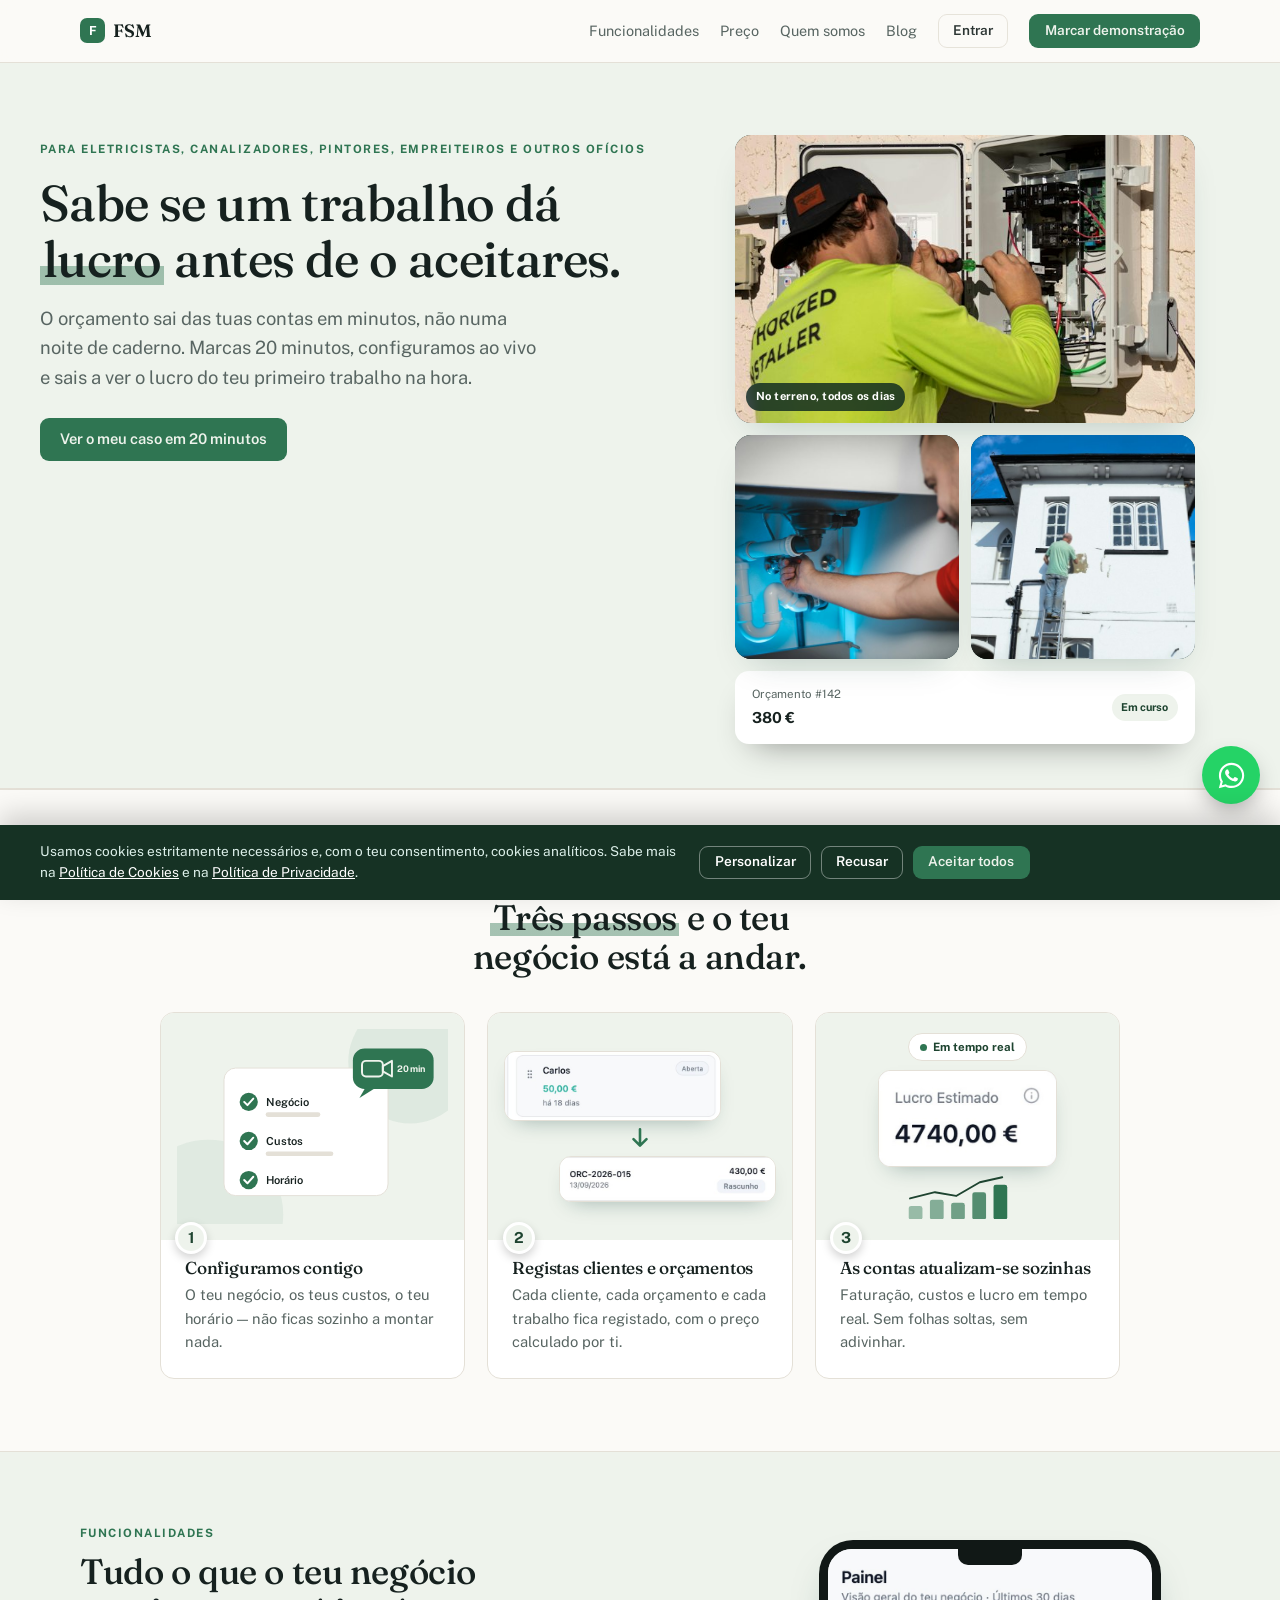
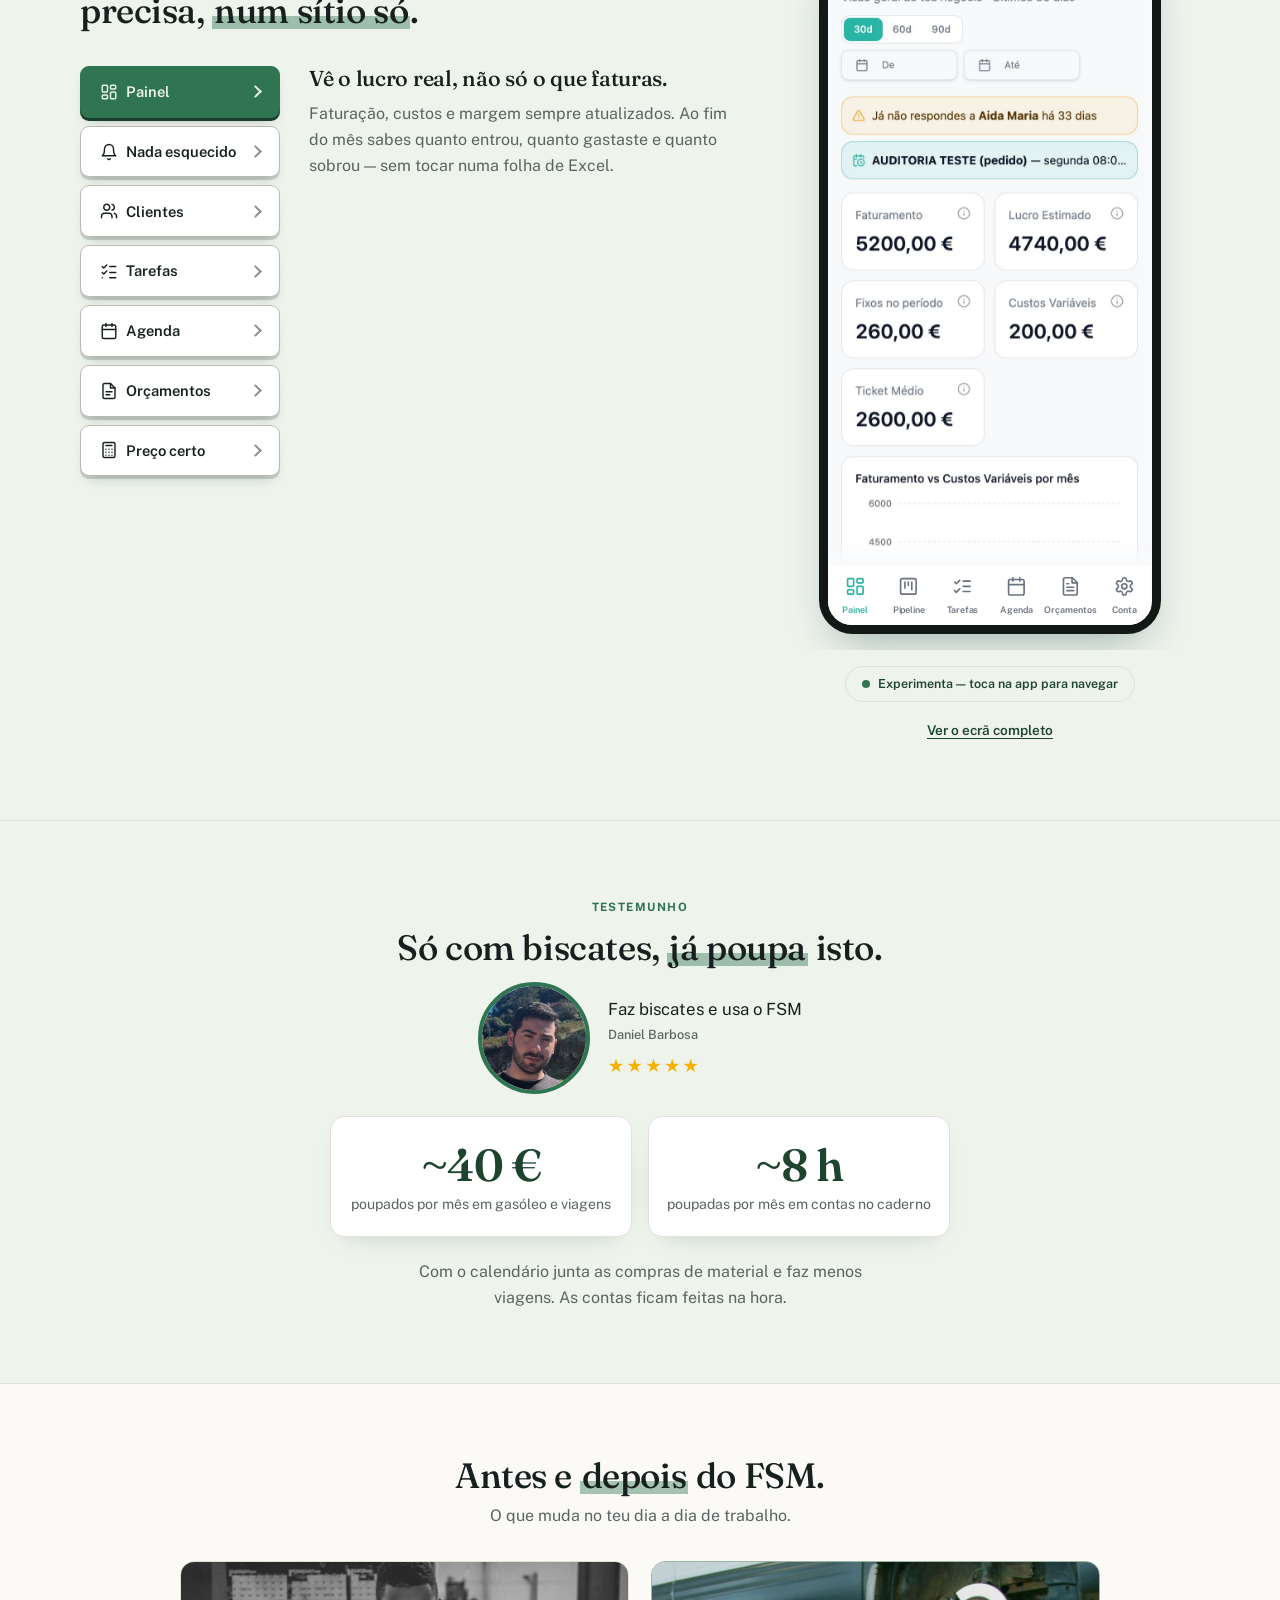
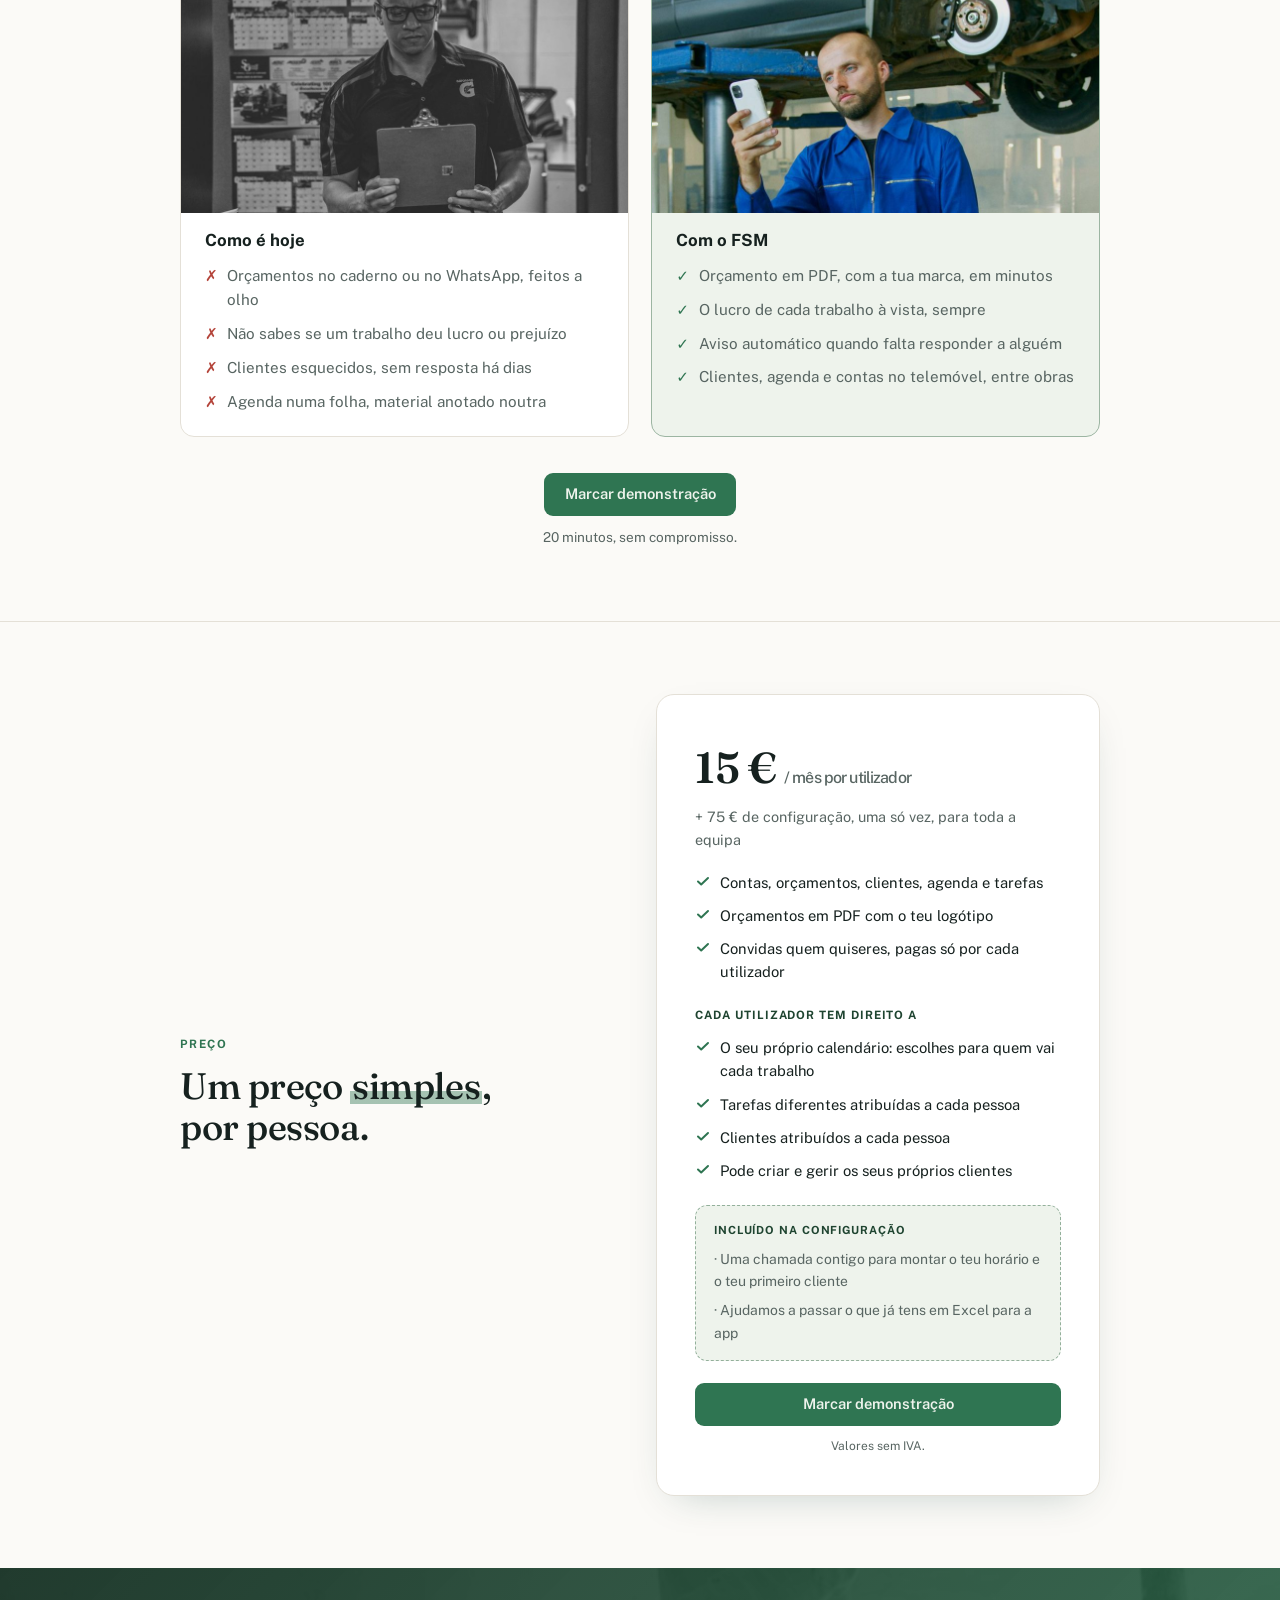
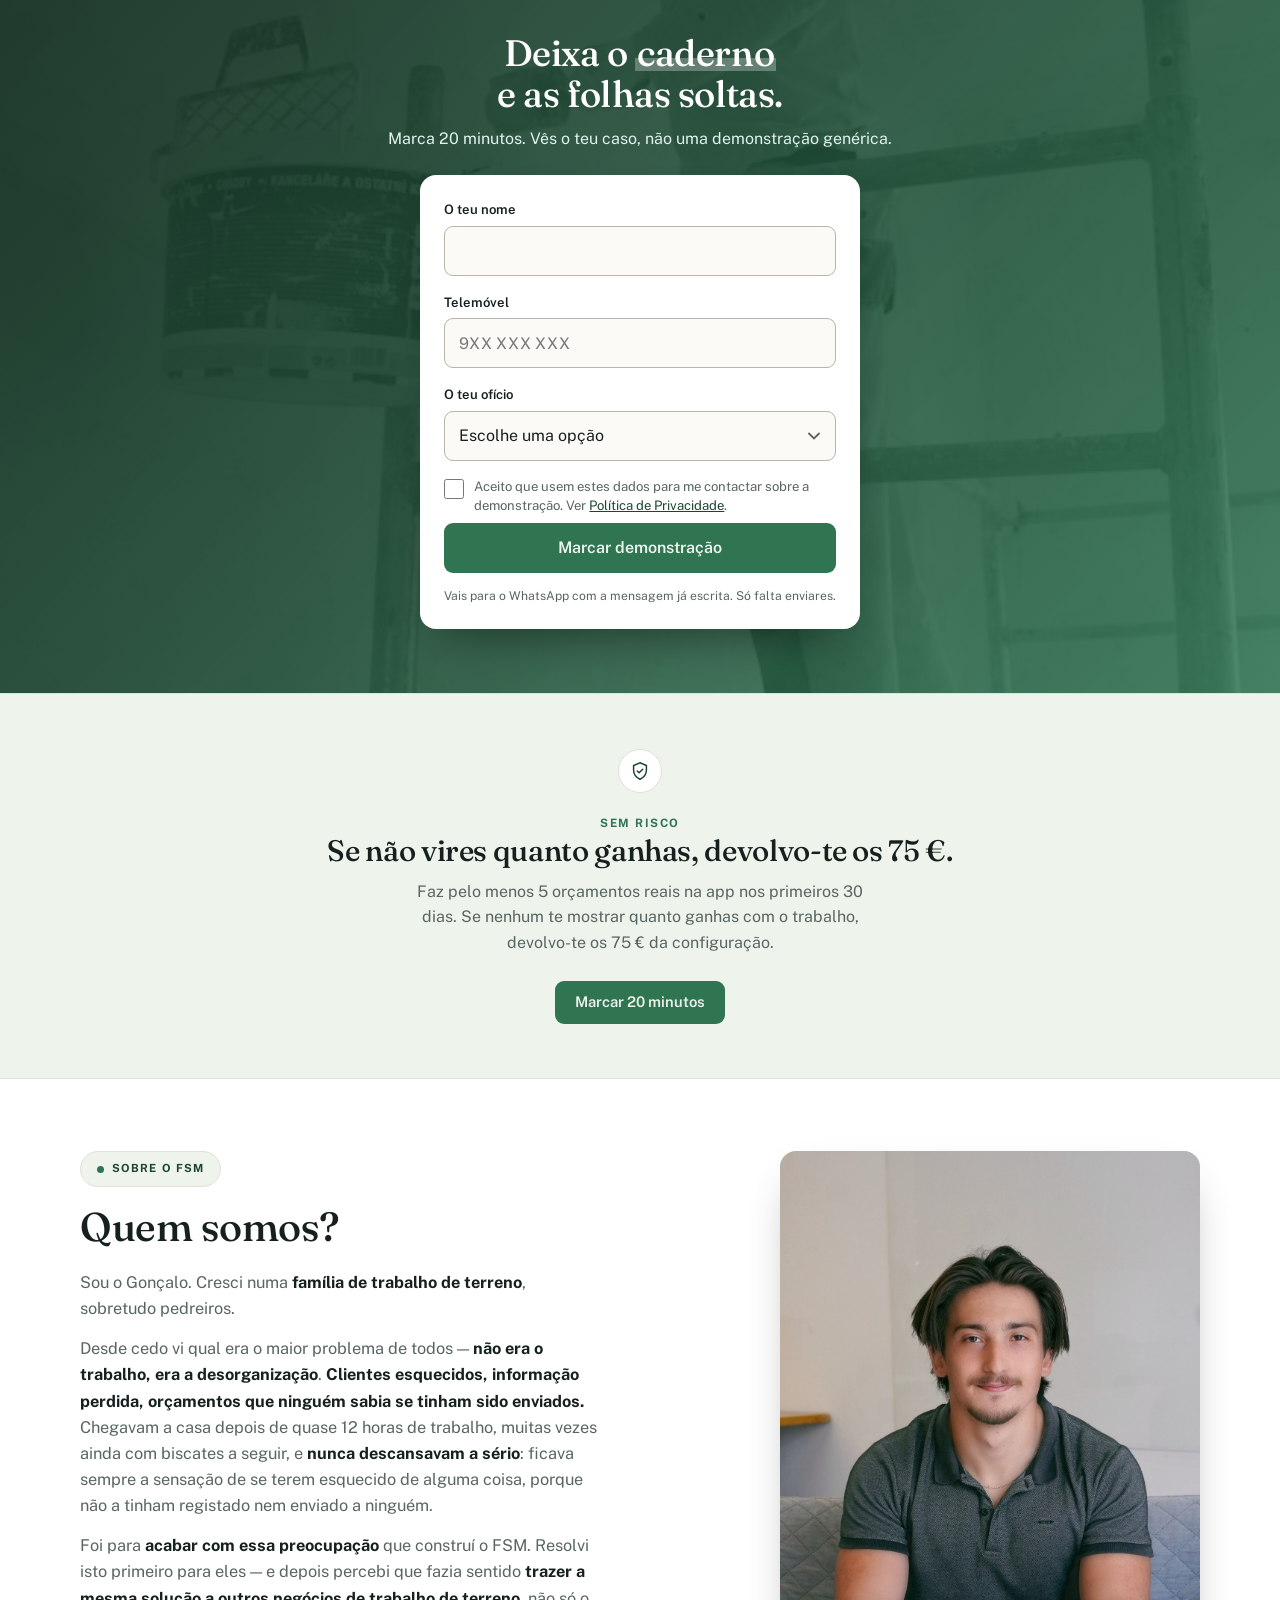
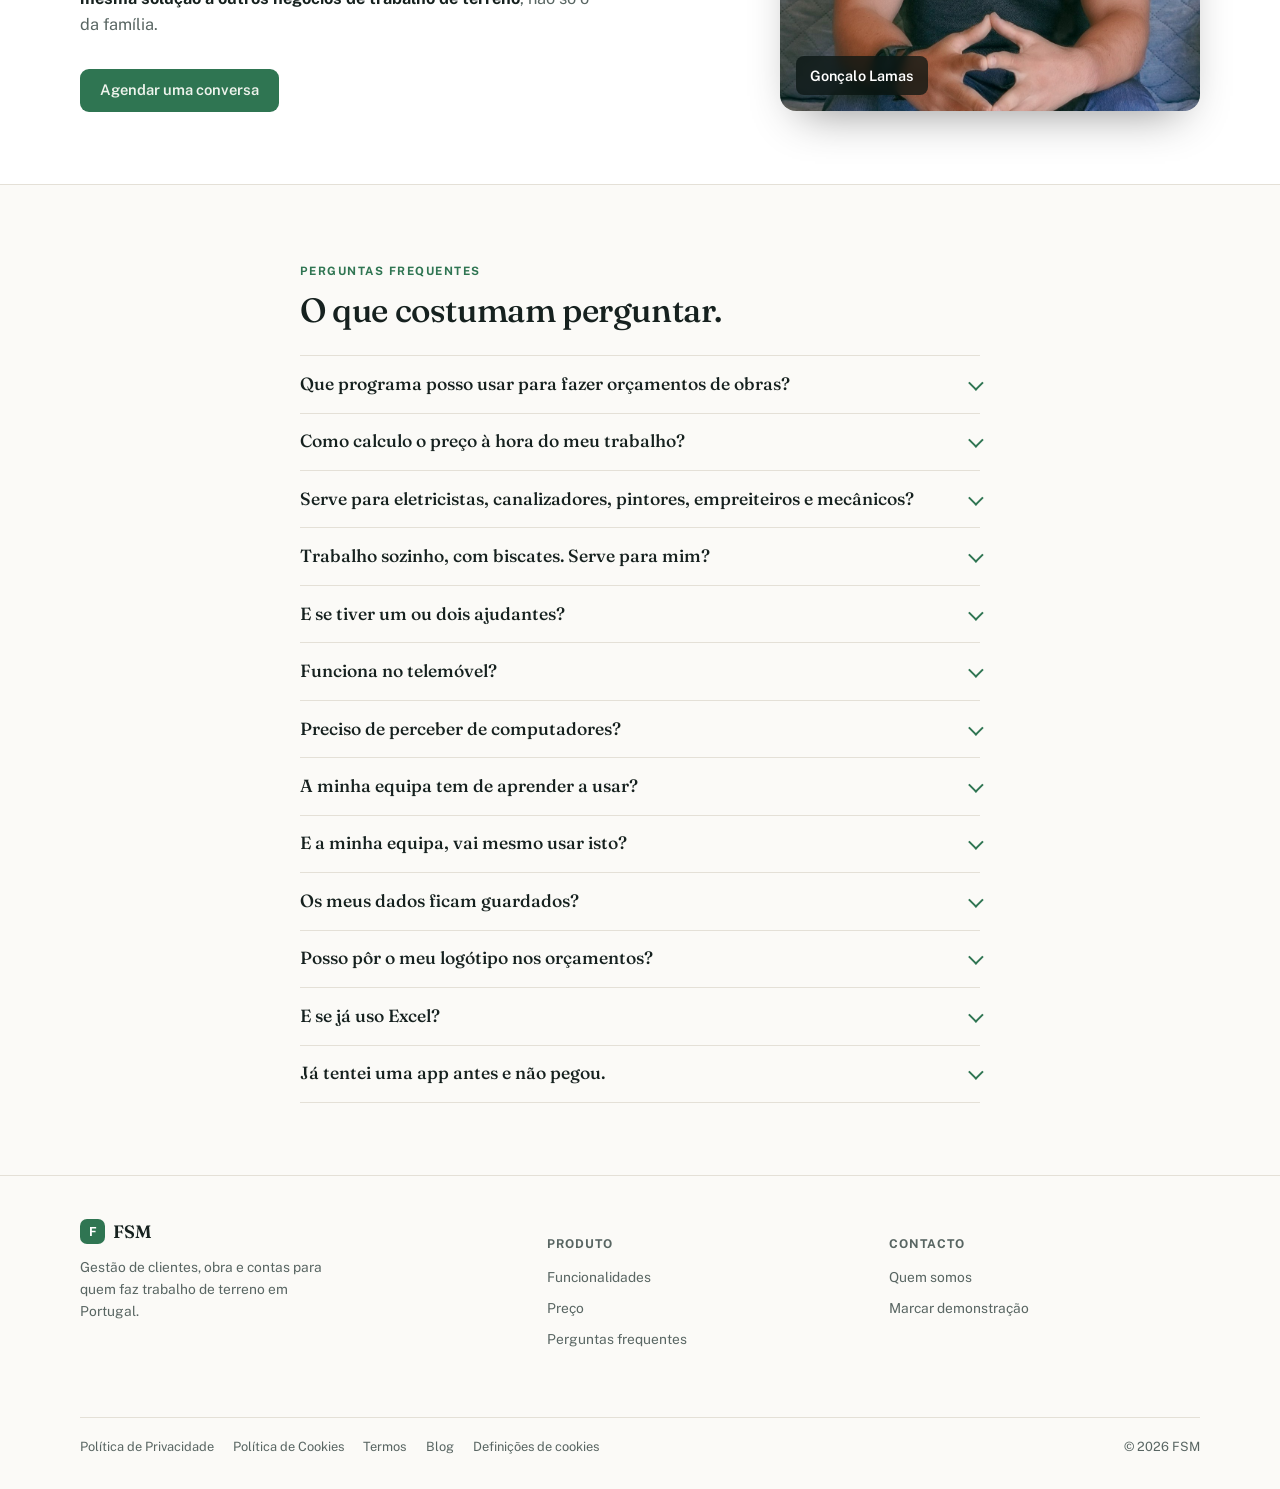
==== commit 823cfadd: "Agenda: tirar espaço vazio no topo da imagem do telemóvel Co-Authored-By: Claude Opus 5.5 <noreply@a" ====
--- a/index.html
+++ b/index.html
@@ -1136,7 +1136,7 @@
       shot:"Tarefas do FSM", img:"/img/cf9ce843ab6c.jpg", imgMobile:"/img/f10967ea09bb.jpg", imgMobileNav:"/img/8ecd66586705.jpg" },
     { tab:"Agenda", title:"A tua semana, ligada aos clientes e à equipa.",
       body:"Trabalhos e marcações no mesmo calendário. O cliente escolhe a hora dentro do teu horário, sem trocar dez mensagens contigo.",
-      shot:"Calendário do FSM", img:"/img/3093a2a9ceaf.jpg", imgMobile:"/img/agenda-m2.jpg", imgMobileNav:"/img/9762fd70f835.jpg" },
+      shot:"Calendário do FSM", img:"/img/3093a2a9ceaf.jpg", imgMobile:"/img/agenda-m3.jpg", imgMobileNav:"/img/9762fd70f835.jpg" },
     { tab:"Orçamentos", title:"Orçamentos com a tua marca, prontos a enviar.",
       body:"Escolhes materiais e horas, o preço sai das tuas contas e da tua margem. Sai um PDF com o teu logótipo, daqueles que ajudam a fechar o trabalho.",
       shot:"Orçamento do FSM", img:"/img/c9fb9702e9eb.jpg", imgMobile:"/img/6ea18d5a0104.jpg", imgMobileNav:"/img/3f58215e699c.jpg" },
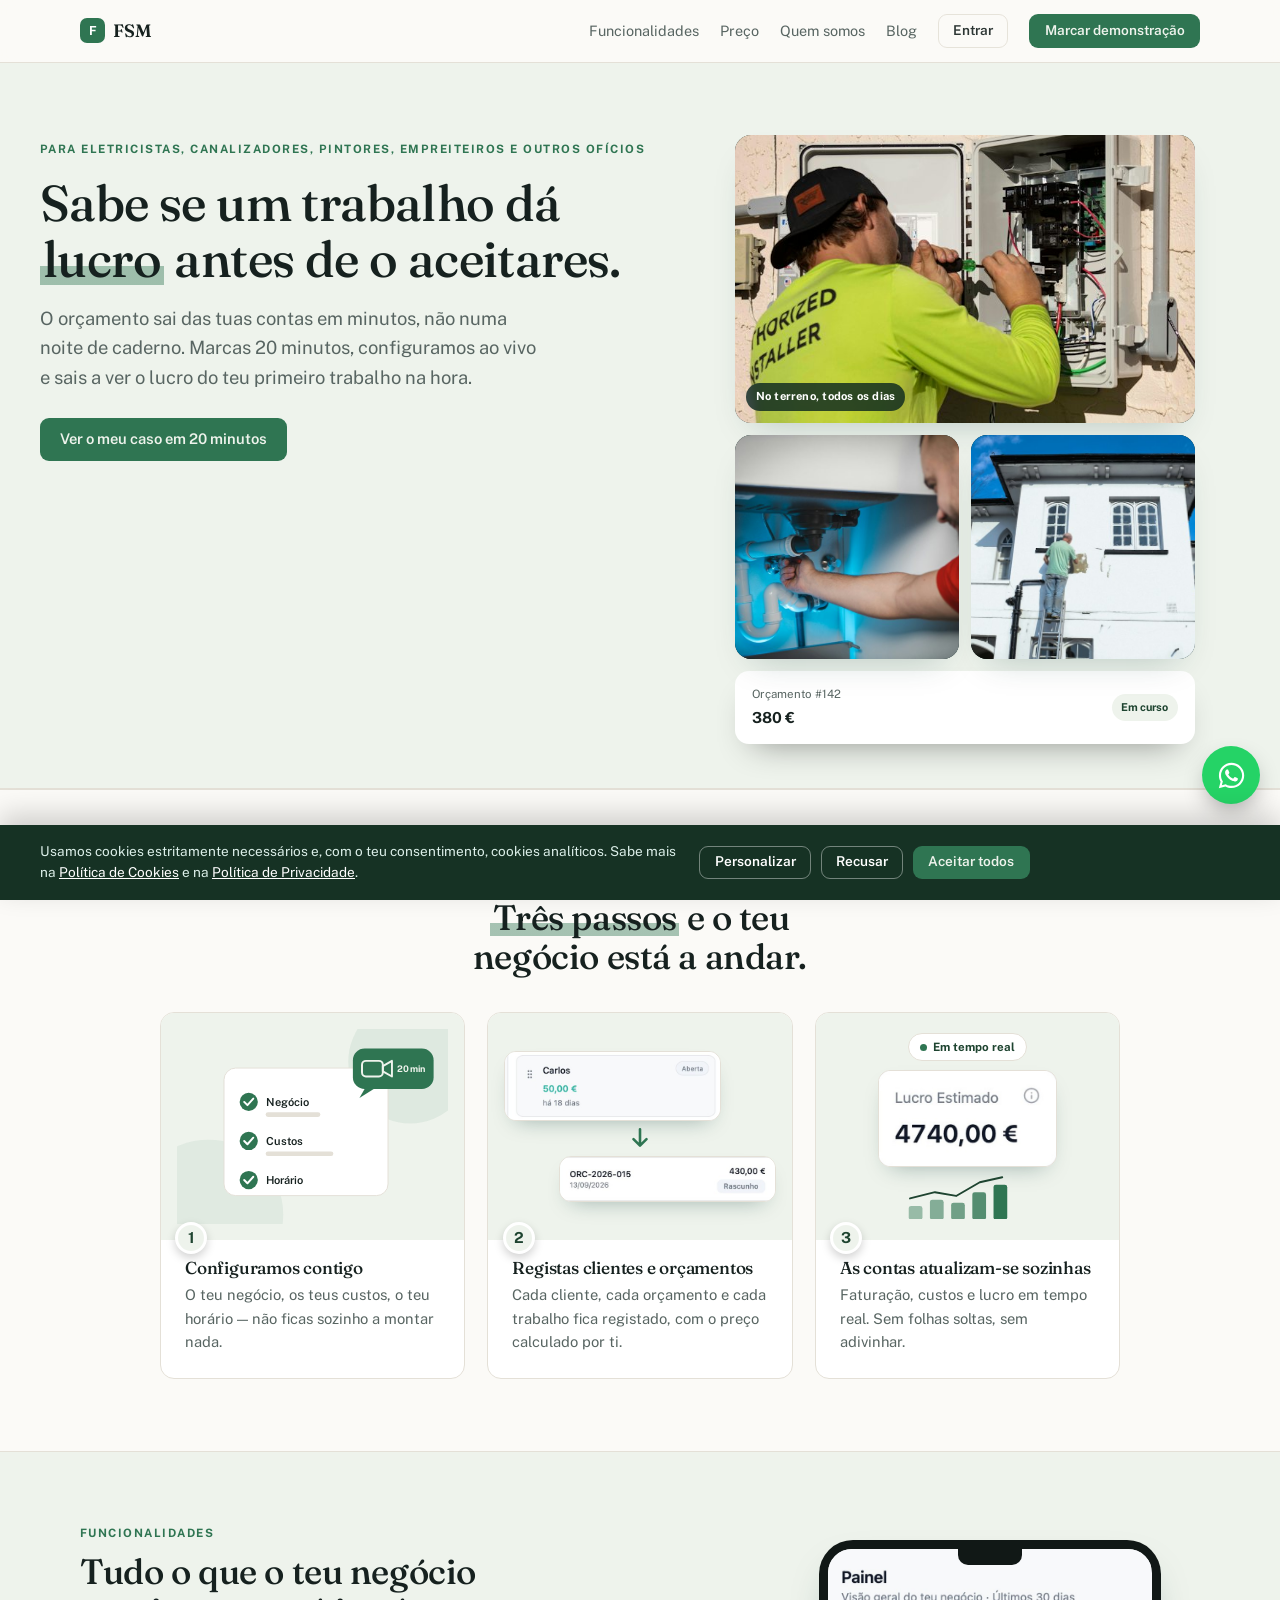
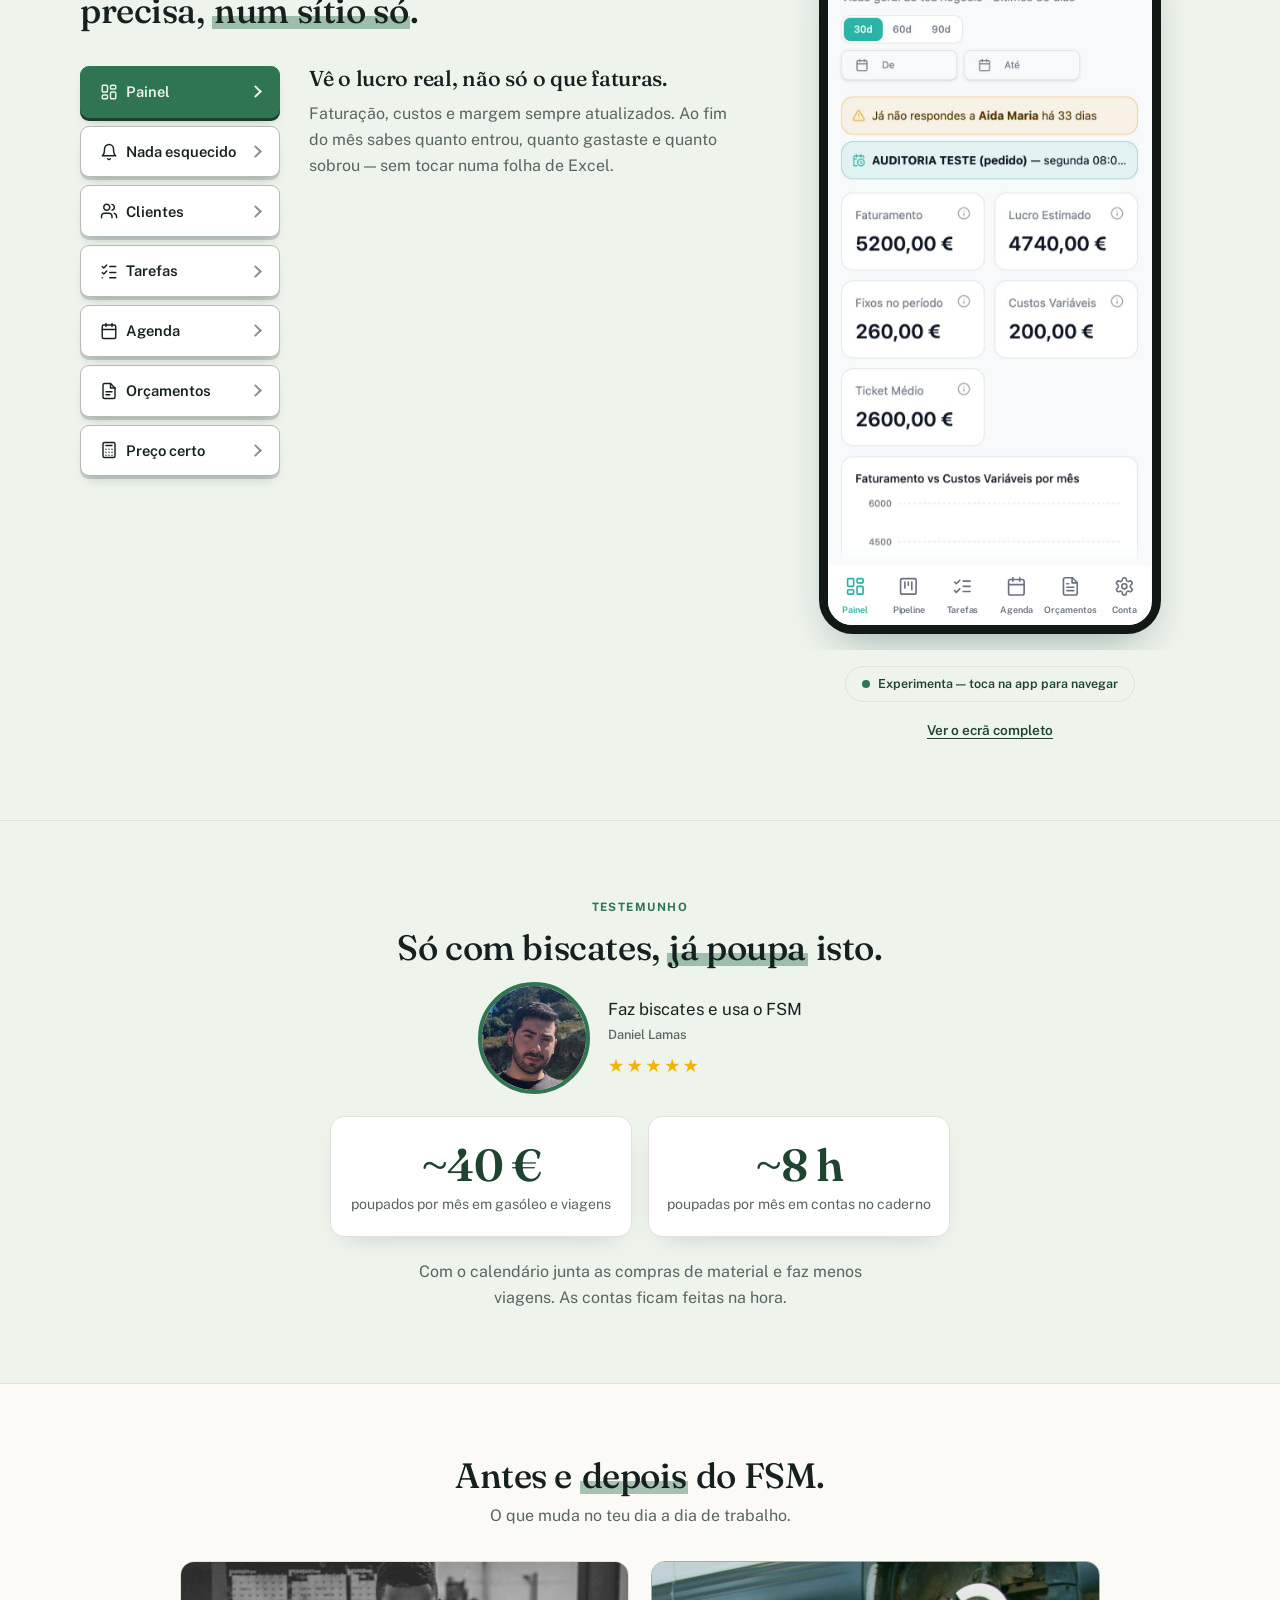
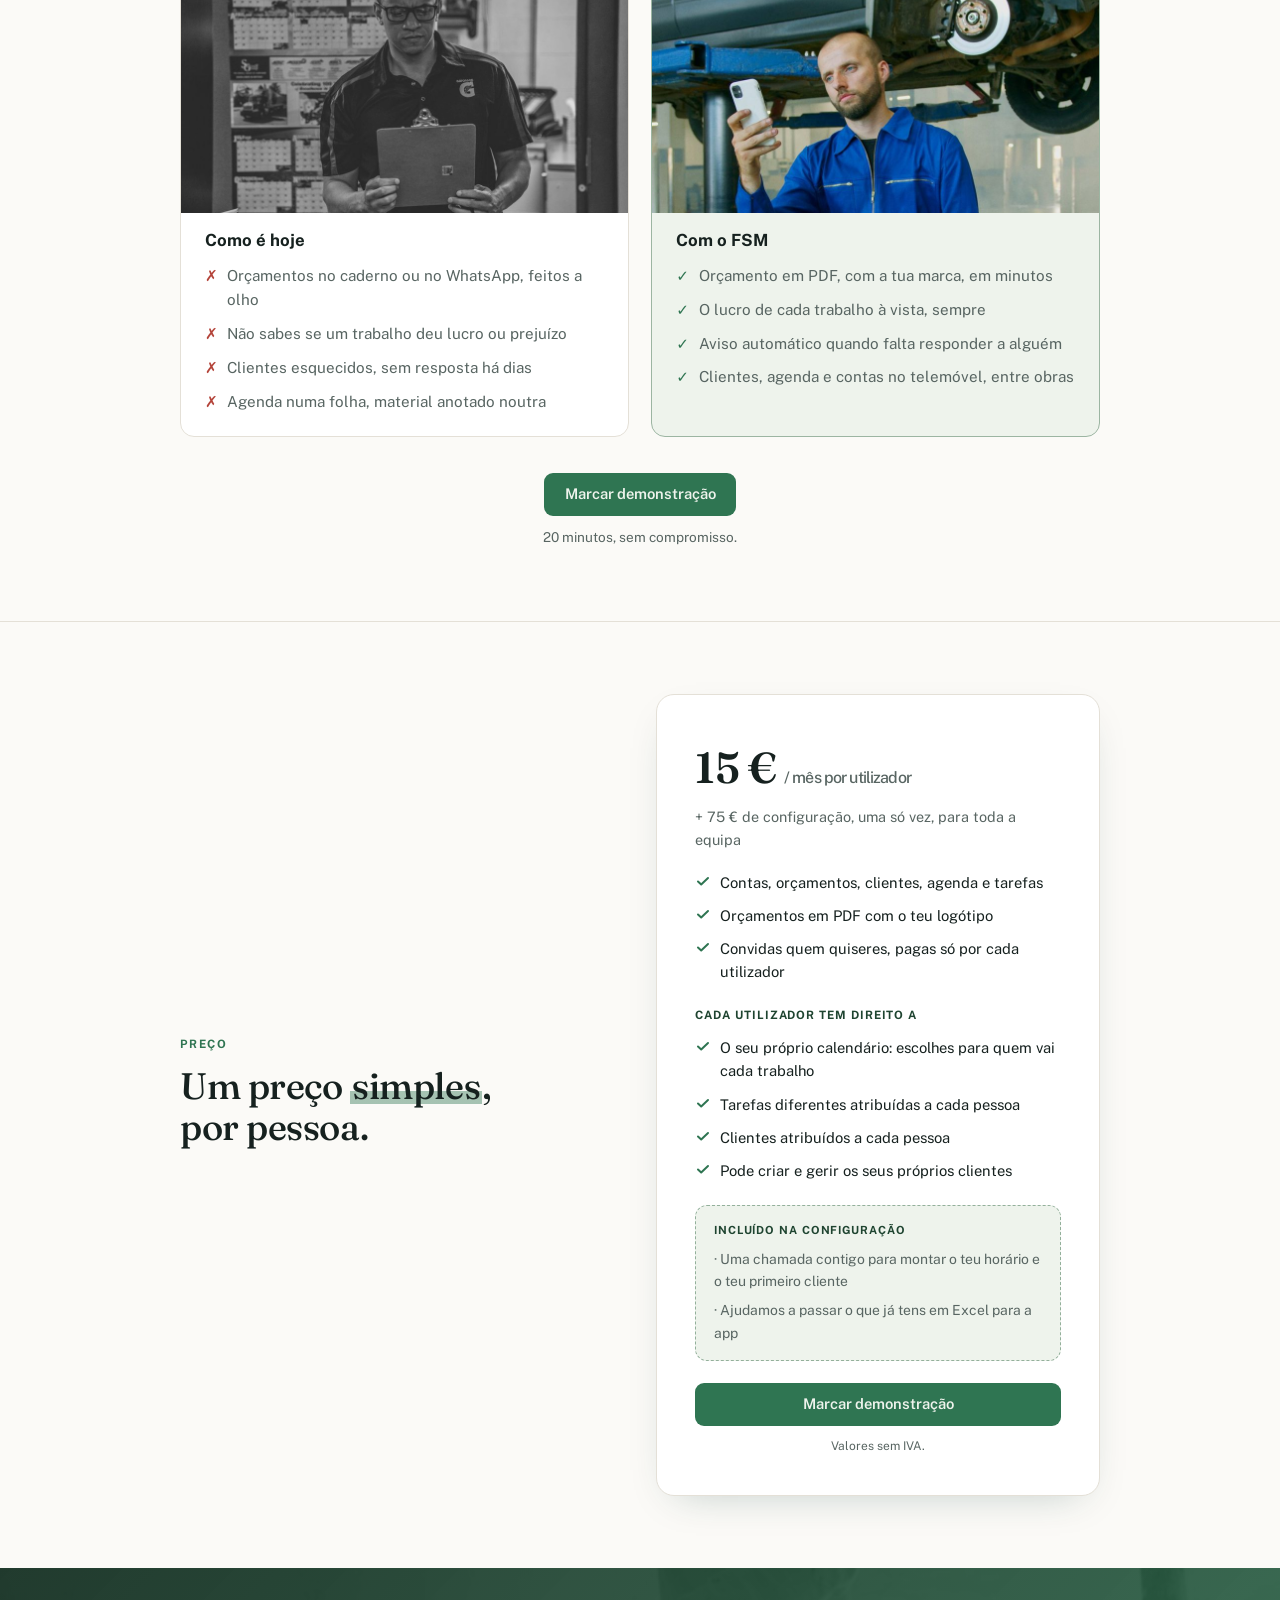
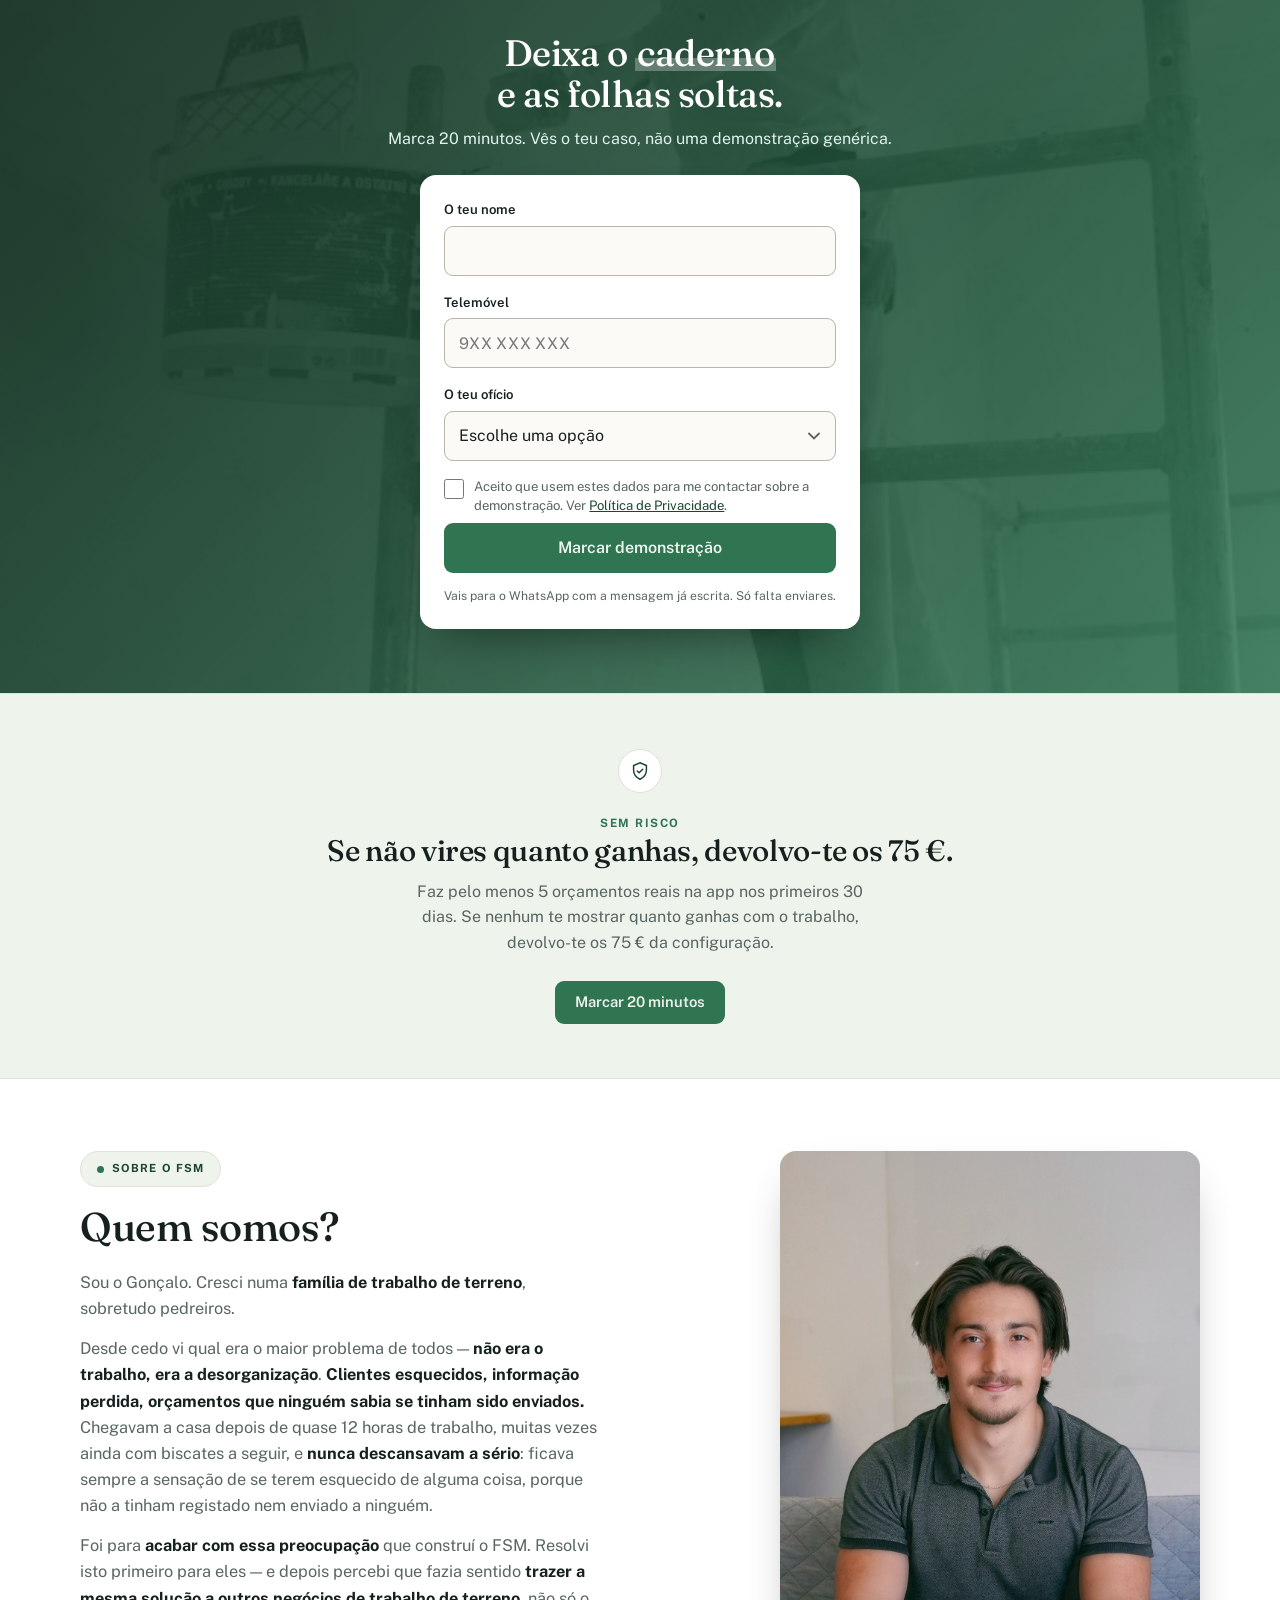
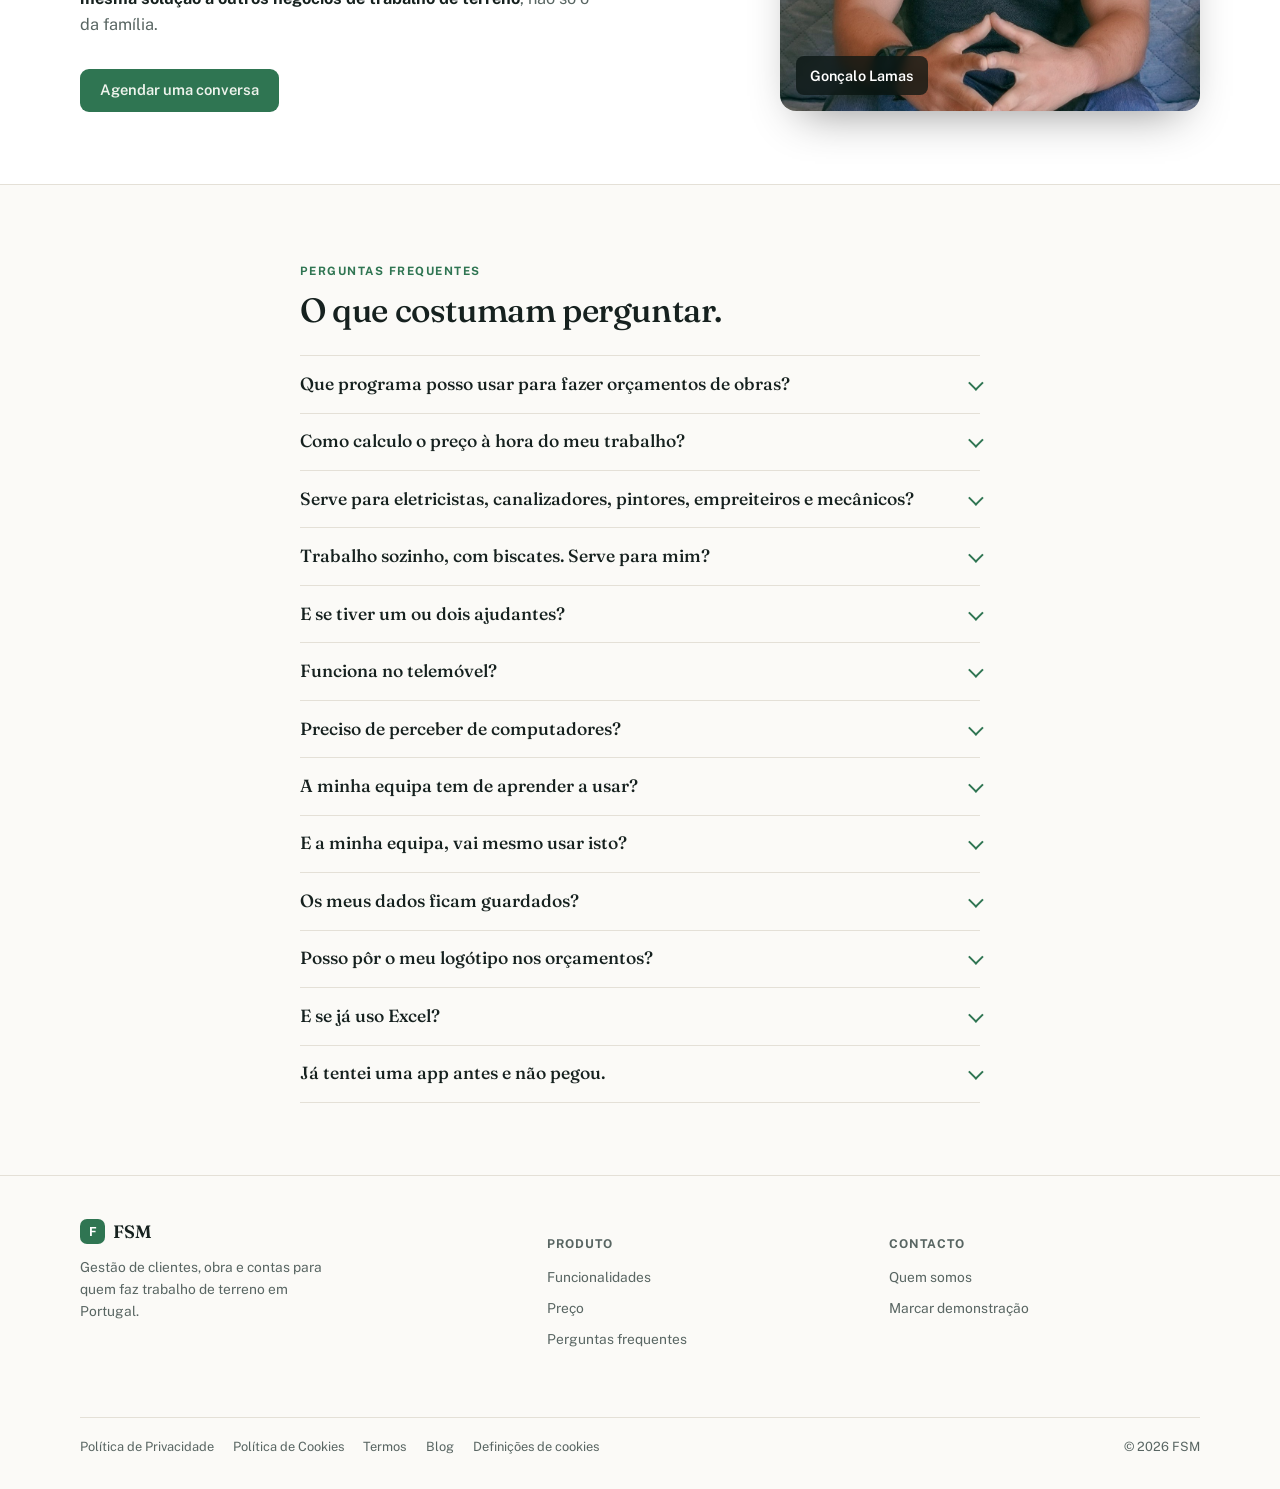
==== commit 2389e522: "Testemunho: nome certo, Daniel Lamas Co-Authored-By: Claude Opus 5.5 <noreply@anthropic.com>" ====
--- a/index.html
+++ b/index.html
@@ -732,7 +732,7 @@
   <div class="wrap">
     <span class="eyebrow">Testemunho</span>
     <h2>Só com biscates, <span class="hl">já poupa</span> isto.</h2>
-    <div class="tm-who tm-who-c"><img src="/img/testemunho.jpg" width="112" height="112" loading="lazy" decoding="async" alt="Daniel Barbosa, utilizador do FSM que faz biscates"><p class="tm-by">Faz biscates e usa o FSM<span>Daniel Barbosa</span><span class="tm-stars" role="img" aria-label="5 estrelas em 5">★★★★★</span></p></div>
+    <div class="tm-who tm-who-c"><img src="/img/testemunho.jpg" width="112" height="112" loading="lazy" decoding="async" alt="Daniel Lamas, utilizador do FSM que faz biscates"><p class="tm-by">Faz biscates e usa o FSM<span>Daniel Lamas</span><span class="tm-stars" role="img" aria-label="5 estrelas em 5">★★★★★</span></p></div>
     <div class="tm-stats">
       <div class="tm-stat"><strong>~40&nbsp;€</strong><span>poupados por mês em gasóleo e viagens</span></div>
       <div class="tm-stat"><strong>~8&nbsp;h</strong><span>poupadas por mês em contas no caderno</span></div>
